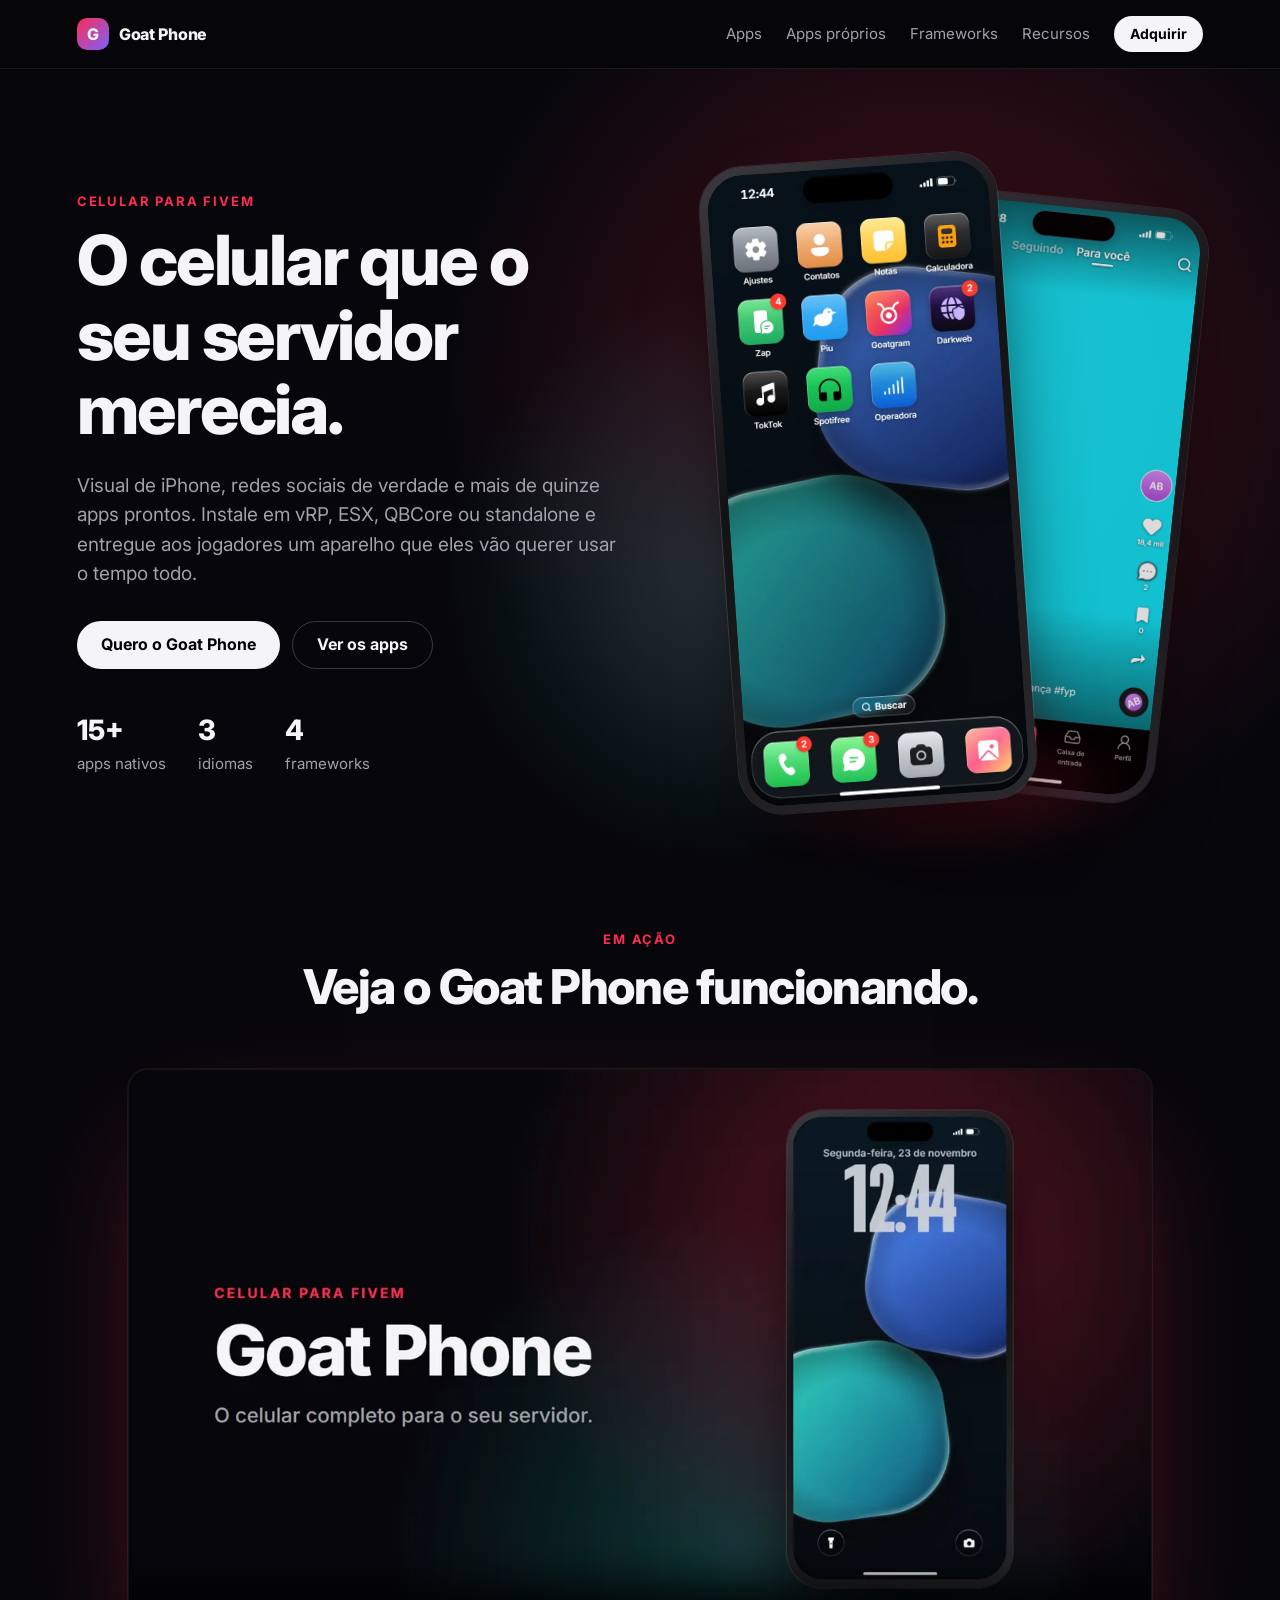
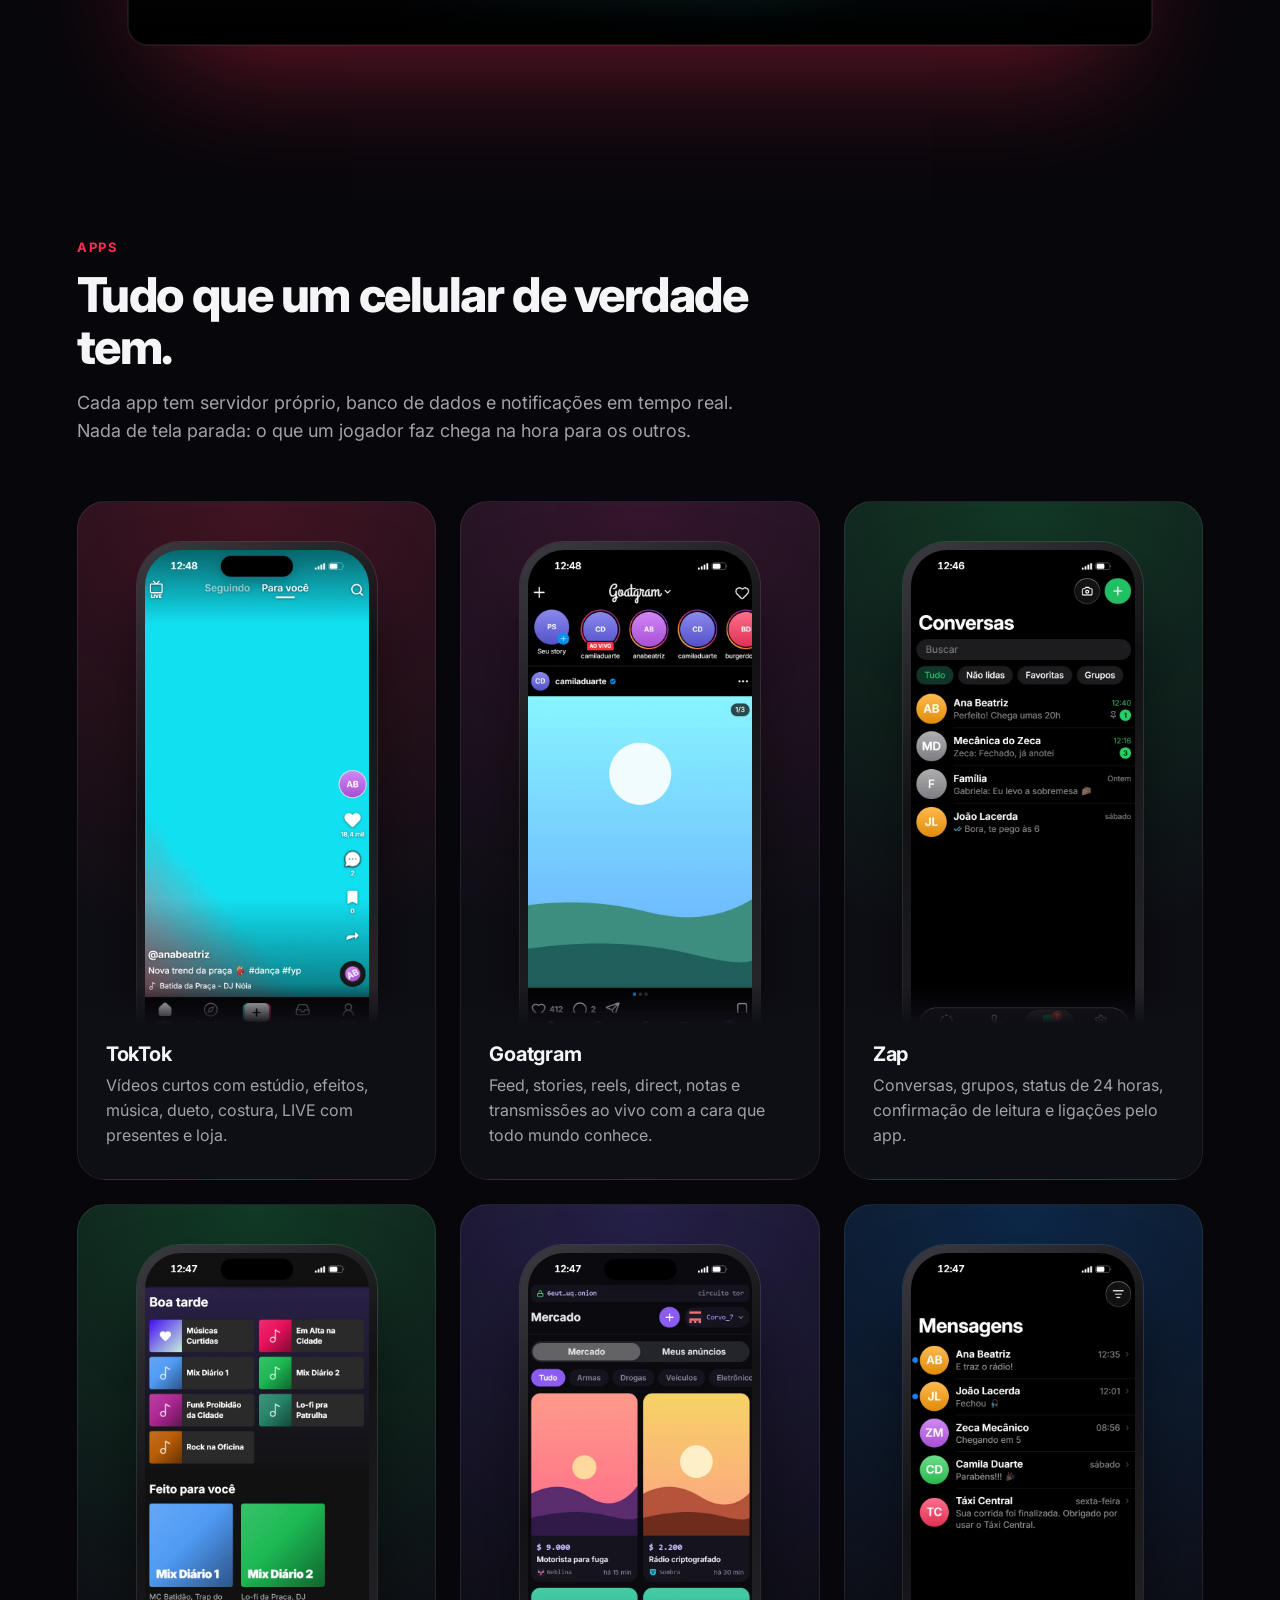
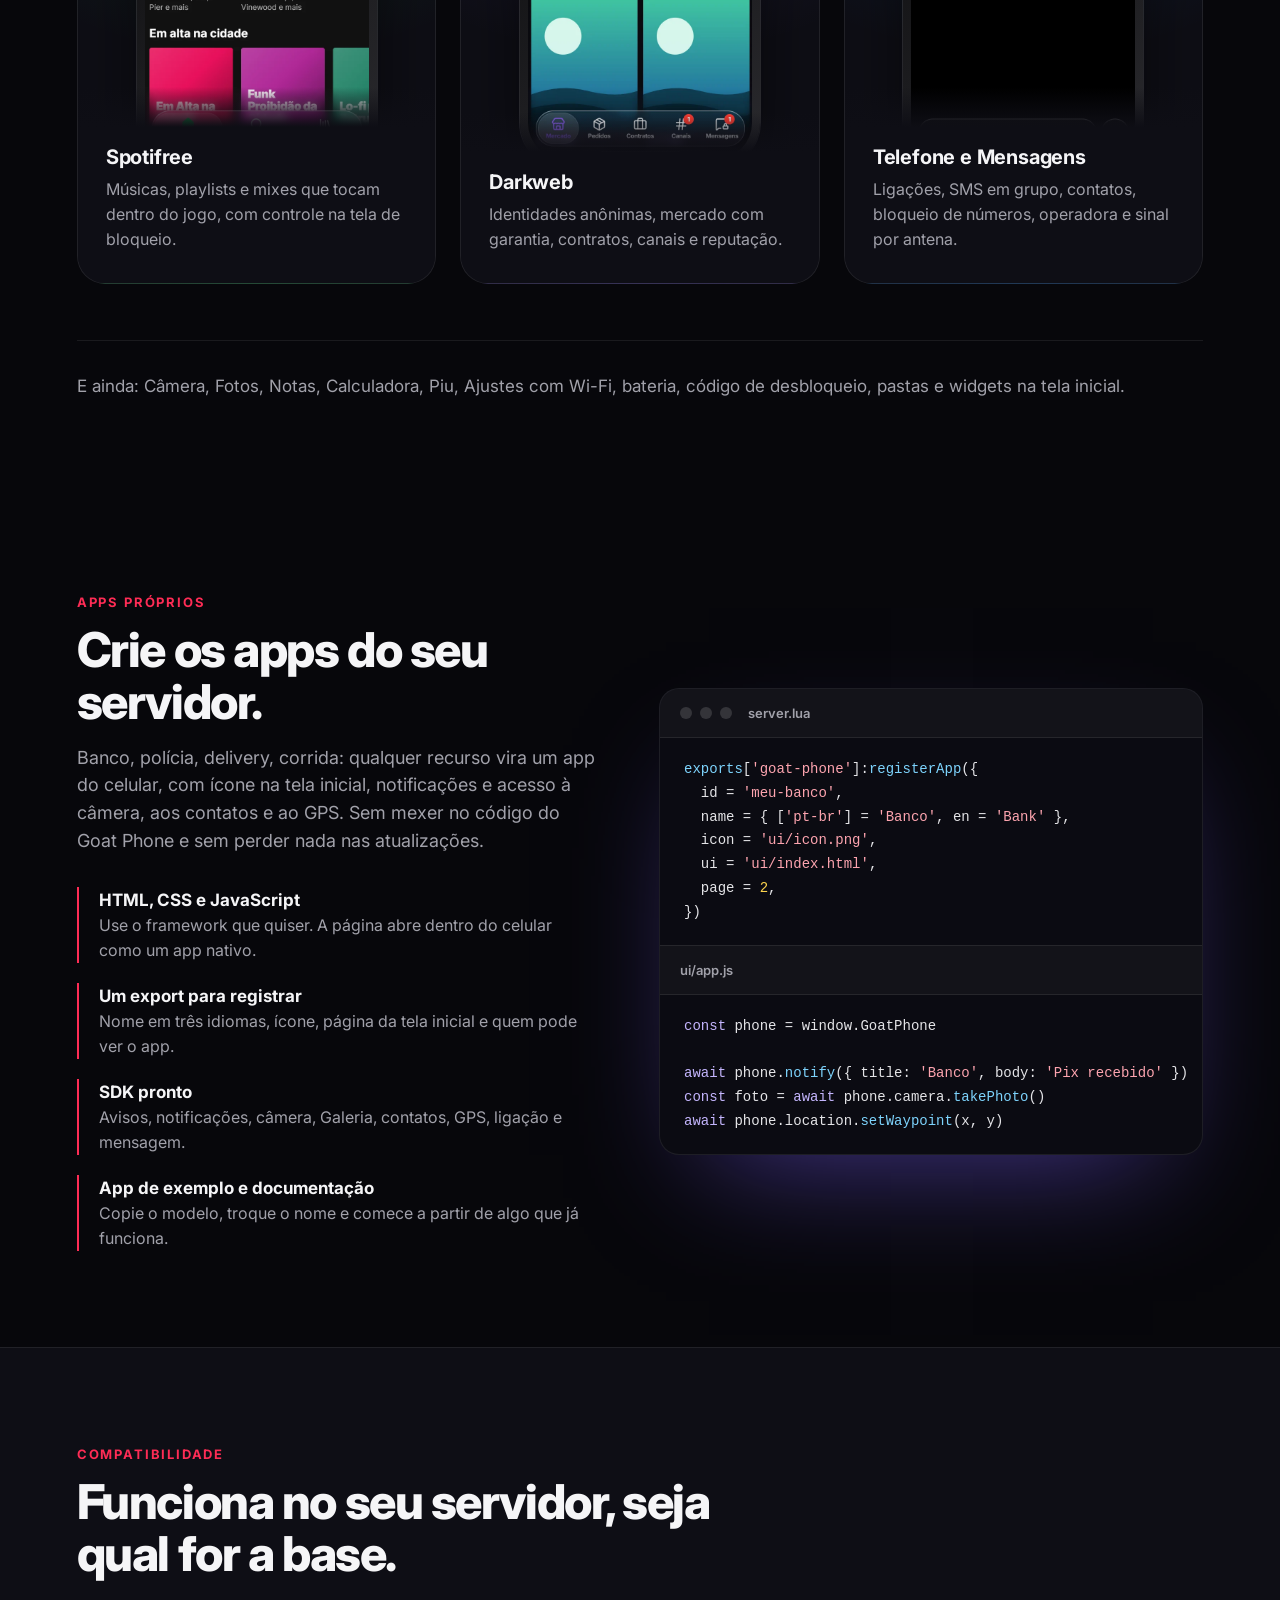
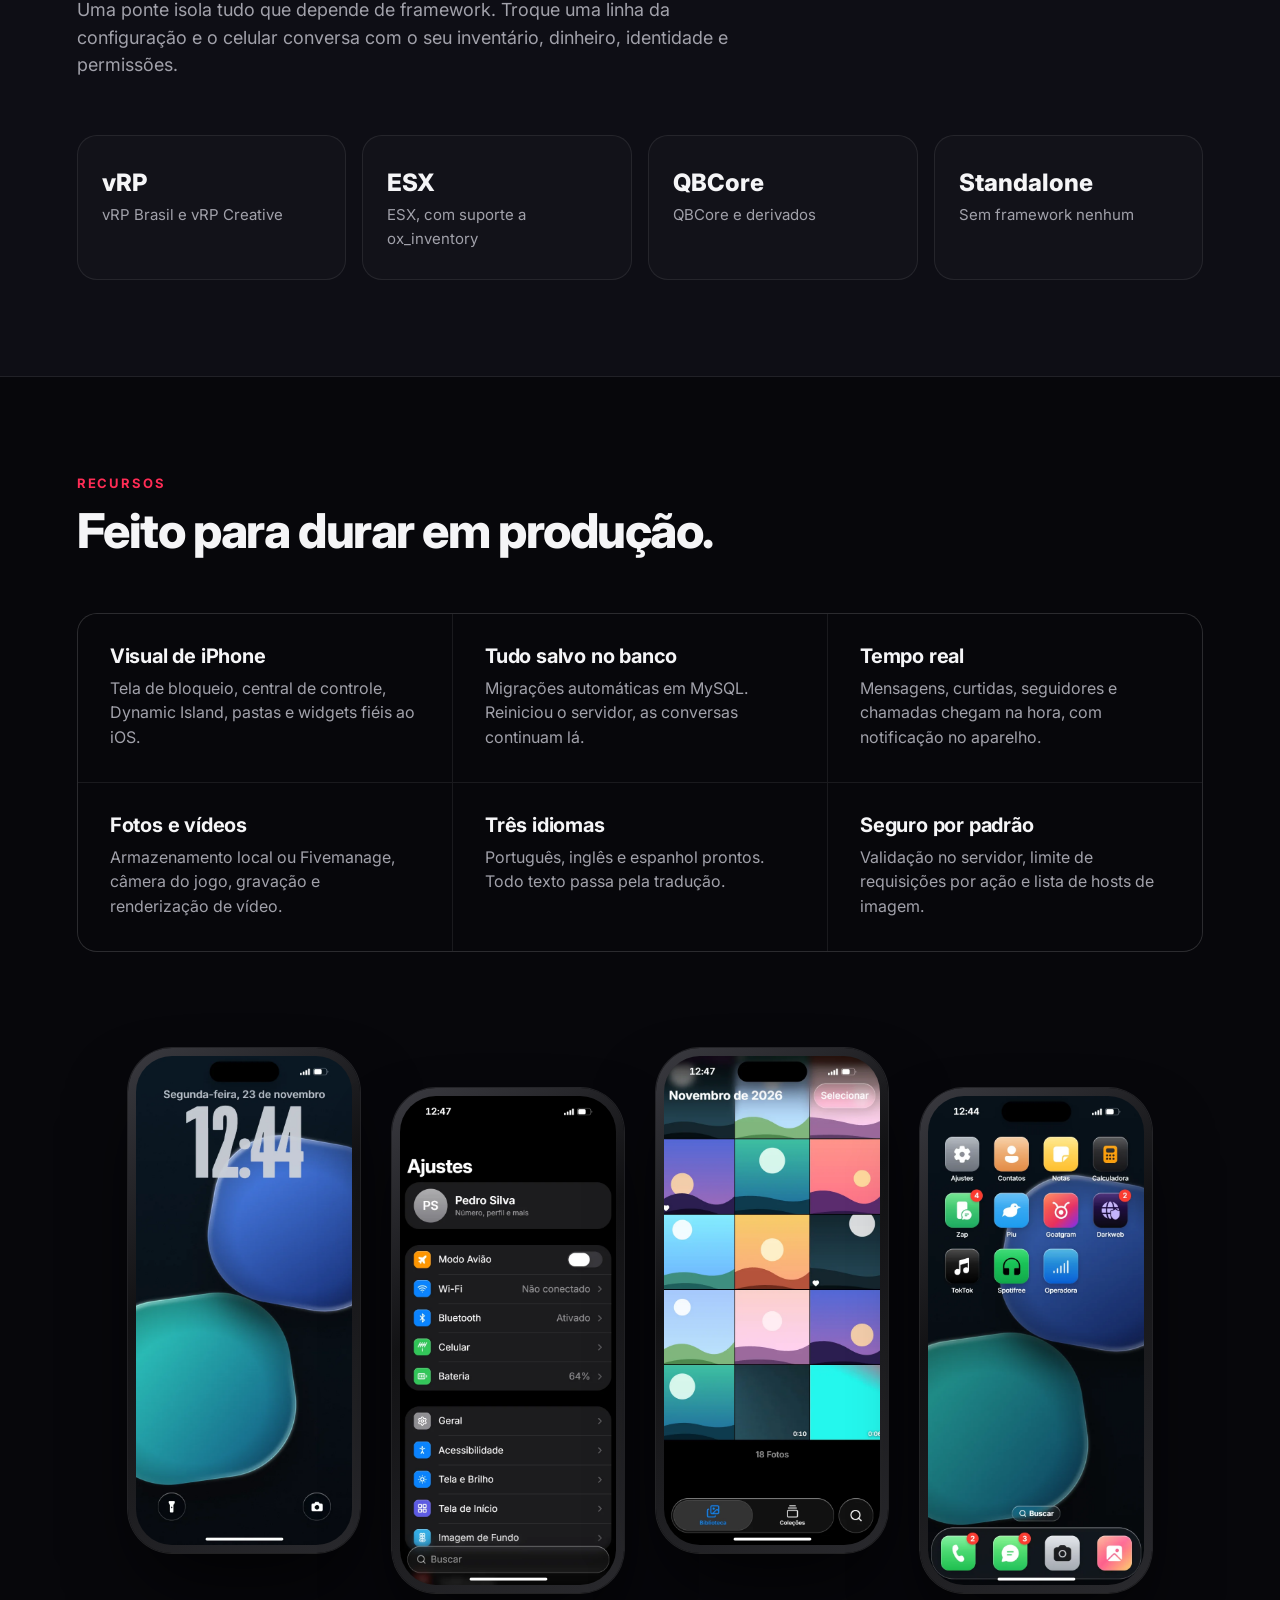
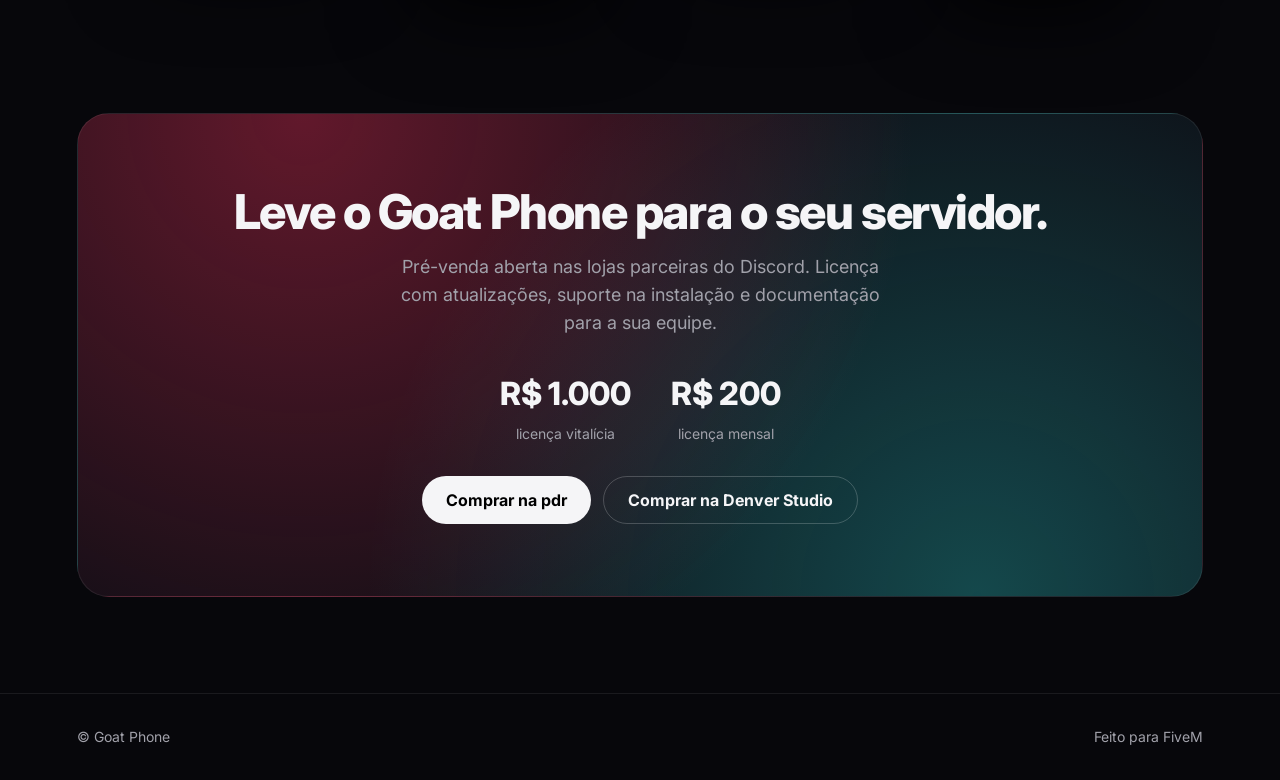
==== index.html @ 989e92a5 "feat: publicado site de pré-venda do Goat Phone" ====
<!doctype html>
<html lang="pt-BR">
  <head>
    <meta charset="utf-8" />
    <meta name="viewport" content="width=device-width, initial-scale=1" />
    <title>Goat Phone — o celular completo para o seu servidor FiveM</title>
    <meta
      name="description"
      content="Goat Phone é um celular para FiveM com visual de iPhone, mais de quinze apps, redes sociais com banco de dados e compatibilidade com vRP, ESX, QBCore ou standalone."
    />
    <meta property="og:title" content="Goat Phone — celular para FiveM" />
    <meta
      property="og:description"
      content="Visual de iPhone, TokTok, Goatgram, Zap, Spotifree, Darkweb e muito mais. Funciona em qualquer framework."
    />
    <meta property="og:image" content="assets/tela-home.webp" />
    <link rel="preconnect" href="https://fonts.googleapis.com" />
    <link rel="preconnect" href="https://fonts.gstatic.com" crossorigin />
    <link
      href="https://fonts.googleapis.com/css2?family=Inter:wght@400;500;600;700;800&display=swap"
      rel="stylesheet"
    />
    <link rel="stylesheet" href="styles.css" />
  </head>
  <body>
    <header class="topbar">
      <a class="brand" href="#inicio">
        <span class="brand-mark">G</span>
        Goat Phone
      </a>
      <nav class="topnav">
        <a href="#apps">Apps</a>
        <a href="#sdk">Apps próprios</a>
        <a href="#frameworks">Frameworks</a>
        <a href="#recursos">Recursos</a>
        <a class="button button-small" href="#adquirir">Adquirir</a>
      </nav>
    </header>

    <main>
      <section class="hero" id="inicio">
        <div class="hero-copy">
          <p class="eyebrow">Celular para FiveM</p>
          <h1>O celular que o seu servidor merecia.</h1>
          <p class="lead">
            Visual de iPhone, redes sociais de verdade e mais de quinze apps prontos. Instale em
            vRP, ESX, QBCore ou standalone e entregue aos jogadores um aparelho que eles vão querer
            usar o tempo todo.
          </p>
          <div class="hero-actions">
            <a class="button" href="#adquirir">Quero o Goat Phone</a>
            <a class="button button-ghost" href="#apps">Ver os apps</a>
          </div>
          <ul class="hero-facts">
            <li><strong>15+</strong> apps nativos</li>
            <li><strong>3</strong> idiomas</li>
            <li><strong>4</strong> frameworks</li>
          </ul>
        </div>
        <div class="hero-phones" aria-hidden="true">
          <div class="phone phone-back">
            <img src="assets/tela-toktok.webp" alt="" />
          </div>
          <div class="phone phone-front">
            <img src="assets/tela-home.webp" alt="" />
          </div>
        </div>
      </section>

      <section class="section video-section" id="video">
        <div class="section-head">
          <p class="eyebrow">Em ação</p>
          <h2>Veja o Goat Phone funcionando.</h2>
        </div>
        <video
          class="promo-video"
          src="assets/goat-phone.mp4"
          poster="assets/video-poster.webp"
          controls
          muted
          playsinline
          preload="metadata"
        ></video>
      </section>

      <section class="section" id="apps">
        <div class="section-head">
          <p class="eyebrow">Apps</p>
          <h2>Tudo que um celular de verdade tem.</h2>
          <p>
            Cada app tem servidor próprio, banco de dados e notificações em tempo real. Nada de
            tela parada: o que um jogador faz chega na hora para os outros.
          </p>
        </div>
        <div class="showcase">
          <article class="showcase-item">
            <div class="phone phone-card"><img src="assets/tela-toktok.webp" alt="Feed do TokTok" /></div>
            <div class="showcase-copy">
              <h3>TokTok</h3>
              <p>Vídeos curtos com estúdio, efeitos, música, dueto, costura, LIVE com presentes e loja.</p>
            </div>
          </article>
          <article class="showcase-item">
            <div class="phone phone-card"><img src="assets/tela-goatgram.webp" alt="Feed do Goatgram" /></div>
            <div class="showcase-copy">
              <h3>Goatgram</h3>
              <p>Feed, stories, reels, direct, notas e transmissões ao vivo com a cara que todo mundo conhece.</p>
            </div>
          </article>
          <article class="showcase-item">
            <div class="phone phone-card"><img src="assets/tela-zap.webp" alt="Conversas do Zap" /></div>
            <div class="showcase-copy">
              <h3>Zap</h3>
              <p>Conversas, grupos, status de 24 horas, confirmação de leitura e ligações pelo app.</p>
            </div>
          </article>
          <article class="showcase-item">
            <div class="phone phone-card"><img src="assets/tela-spotifree.webp" alt="Início do Spotifree" /></div>
            <div class="showcase-copy">
              <h3>Spotifree</h3>
              <p>Músicas, playlists e mixes que tocam dentro do jogo, com controle na tela de bloqueio.</p>
            </div>
          </article>
          <article class="showcase-item">
            <div class="phone phone-card"><img src="assets/tela-darkweb.webp" alt="Mercado da Darkweb" /></div>
            <div class="showcase-copy">
              <h3>Darkweb</h3>
              <p>Identidades anônimas, mercado com garantia, contratos, canais e reputação.</p>
            </div>
          </article>
          <article class="showcase-item">
            <div class="phone phone-card"><img src="assets/tela-messages.webp" alt="Lista do Mensagens" /></div>
            <div class="showcase-copy">
              <h3>Telefone e Mensagens</h3>
              <p>Ligações, SMS em grupo, contatos, bloqueio de números, operadora e sinal por antena.</p>
            </div>
          </article>
        </div>
        <p class="apps-more">
          E ainda: Câmera, Fotos, Notas, Calculadora, Piu, Ajustes com Wi-Fi, bateria, código de
          desbloqueio, pastas e widgets na tela inicial.
        </p>
      </section>

      <section class="section" id="sdk">
        <div class="sdk">
          <div class="sdk-copy">
            <p class="eyebrow">Apps próprios</p>
            <h2>Crie os apps do seu servidor.</h2>
            <p class="sdk-lead">
              Banco, polícia, delivery, corrida: qualquer recurso vira um app do celular, com ícone
              na tela inicial, notificações e acesso à câmera, aos contatos e ao GPS. Sem mexer no
              código do Goat Phone e sem perder nada nas atualizações.
            </p>
            <ul class="sdk-points">
              <li>
                <strong>HTML, CSS e JavaScript</strong>
                <span>Use o framework que quiser. A página abre dentro do celular como um app nativo.</span>
              </li>
              <li>
                <strong>Um export para registrar</strong>
                <span>Nome em três idiomas, ícone, página da tela inicial e quem pode ver o app.</span>
              </li>
              <li>
                <strong>SDK pronto</strong>
                <span>Avisos, notificações, câmera, Galeria, contatos, GPS, ligação e mensagem.</span>
              </li>
              <li>
                <strong>App de exemplo e documentação</strong>
                <span>Copie o modelo, troque o nome e comece a partir de algo que já funciona.</span>
              </li>
            </ul>
          </div>
          <div class="code-card">
            <div class="code-tabs">
              <span class="code-dot"></span>
              <span class="code-dot"></span>
              <span class="code-dot"></span>
              <span class="code-file">server.lua</span>
            </div>
            <pre><code><span class="tok-fn">exports</span>[<span class="tok-str">'goat-phone'</span>]:<span class="tok-fn">registerApp</span>({
  id = <span class="tok-str">'meu-banco'</span>,
  name = { [<span class="tok-str">'pt-br'</span>] = <span class="tok-str">'Banco'</span>, en = <span class="tok-str">'Bank'</span> },
  icon = <span class="tok-str">'ui/icon.png'</span>,
  ui = <span class="tok-str">'ui/index.html'</span>,
  page = <span class="tok-num">2</span>,
})</code></pre>
            <div class="code-tabs code-tabs-inner">
              <span class="code-file">ui/app.js</span>
            </div>
            <pre><code><span class="tok-kw">const</span> phone = window.GoatPhone

<span class="tok-kw">await</span> phone.<span class="tok-fn">notify</span>({ title: <span class="tok-str">'Banco'</span>, body: <span class="tok-str">'Pix recebido'</span> })
<span class="tok-kw">const</span> foto = <span class="tok-kw">await</span> phone.camera.<span class="tok-fn">takePhoto</span>()
<span class="tok-kw">await</span> phone.location.<span class="tok-fn">setWaypoint</span>(x, y)</code></pre>
          </div>
        </div>
      </section>

      <section class="section section-alt" id="frameworks">
        <div class="section-head">
          <p class="eyebrow">Compatibilidade</p>
          <h2>Funciona no seu servidor, seja qual for a base.</h2>
          <p>
            Uma ponte isola tudo que depende de framework. Troque uma linha da configuração e o
            celular conversa com o seu inventário, dinheiro, identidade e permissões.
          </p>
        </div>
        <ul class="frameworks">
          <li><strong>vRP</strong><span>vRP Brasil e vRP Creative</span></li>
          <li><strong>ESX</strong><span>ESX, com suporte a ox_inventory</span></li>
          <li><strong>QBCore</strong><span>QBCore e derivados</span></li>
          <li><strong>Standalone</strong><span>Sem framework nenhum</span></li>
        </ul>
      </section>

      <section class="section" id="recursos">
        <div class="section-head">
          <p class="eyebrow">Recursos</p>
          <h2>Feito para durar em produção.</h2>
        </div>
        <div class="features">
          <article>
            <h3>Visual de iPhone</h3>
            <p>Tela de bloqueio, central de controle, Dynamic Island, pastas e widgets fiéis ao iOS.</p>
          </article>
          <article>
            <h3>Tudo salvo no banco</h3>
            <p>Migrações automáticas em MySQL. Reiniciou o servidor, as conversas continuam lá.</p>
          </article>
          <article>
            <h3>Tempo real</h3>
            <p>Mensagens, curtidas, seguidores e chamadas chegam na hora, com notificação no aparelho.</p>
          </article>
          <article>
            <h3>Fotos e vídeos</h3>
            <p>Armazenamento local ou Fivemanage, câmera do jogo, gravação e renderização de vídeo.</p>
          </article>
          <article>
            <h3>Três idiomas</h3>
            <p>Português, inglês e espanhol prontos. Todo texto passa pela tradução.</p>
          </article>
          <article>
            <h3>Seguro por padrão</h3>
            <p>Validação no servidor, limite de requisições por ação e lista de hosts de imagem.</p>
          </article>
        </div>
      </section>

      <section class="section gallery-section">
        <div class="gallery">
          <div class="phone phone-card"><img src="assets/tela-lock.webp" alt="Tela de bloqueio" /></div>
          <div class="phone phone-card"><img src="assets/tela-settings.webp" alt="Ajustes" /></div>
          <div class="phone phone-card"><img src="assets/tela-photos.webp" alt="Fotos" /></div>
          <div class="phone phone-card"><img src="assets/tela-home.webp" alt="Tela inicial" /></div>
        </div>
      </section>

      <section class="cta" id="adquirir">
        <h2>Leve o Goat Phone para o seu servidor.</h2>
        <p>Pré-venda aberta nas lojas parceiras do Discord. Licença com atualizações, suporte na instalação e documentação para a sua equipe.</p>
        <div class="cta-prices">
          <div><strong>R$ 1.000</strong><span>licença vitalícia</span></div>
          <div><strong>R$ 200</strong><span>licença mensal</span></div>
        </div>
        <div class="cta-actions">
          <a class="button" href="https://discord.gg/nSWrYVPFM" target="_blank" rel="noopener" data-buy-link>Comprar na pdr</a>
          <a class="button button-ghost" href="https://discord.gg/STuVtdvbc" target="_blank" rel="noopener" data-buy-link>Comprar na Denver Studio</a>
        </div>
      </section>
    </main>

    <footer class="footer">
      <span>© Goat Phone</span>
      <span>Feito para FiveM</span>
    </footer>
  </body>
</html>
---- styles.css ----
:root {
  --bg: #07070b;
  --bg-alt: #0e0e15;
  --line: rgb(255 255 255 / 0.08);
  --text: #f5f5f7;
  --muted: #a1a1aa;
  --accent: #fe2c55;
  --accent-2: #25f4ee;
  --radius: 1.25rem;
  --gutter: max(clamp(1rem, 6vw, 6rem), calc((100% - 76rem) / 2));
  color-scheme: dark;
}

* {
  box-sizing: border-box;
}

html {
  scroll-behavior: smooth;
}

body {
  margin: 0;
  background: var(--bg);
  color: var(--text);
  font-family: Inter, system-ui, sans-serif;
  line-height: 1.55;
  -webkit-font-smoothing: antialiased;
}

img {
  display: block;
  max-width: 100%;
}

a {
  color: inherit;
  text-decoration: none;
}

.topbar {
  position: sticky;
  top: 0;
  z-index: 10;
  display: flex;
  align-items: center;
  justify-content: space-between;
  padding: 1rem var(--gutter);
  background: rgb(7 7 11 / 0.72);
  backdrop-filter: blur(16px);
  border-bottom: 1px solid var(--line);
}

.brand {
  display: flex;
  align-items: center;
  gap: 0.625rem;
  font-weight: 800;
  letter-spacing: -0.01em;
}

.brand-mark {
  display: grid;
  place-items: center;
  width: 2rem;
  height: 2rem;
  border-radius: 0.625rem;
  background: linear-gradient(135deg, var(--accent), #7b61ff);
  font-size: 1rem;
}

.topnav {
  display: flex;
  align-items: center;
  gap: 1.5rem;
  font-size: 0.9375rem;
  color: var(--muted);
}

.topnav a:hover {
  color: var(--text);
}

.button {
  display: inline-flex;
  align-items: center;
  justify-content: center;
  height: 3rem;
  padding: 0 1.5rem;
  border-radius: 999px;
  background: var(--text);
  color: #000;
  font-weight: 700;
  transition:
    transform 0.15s ease,
    background 0.15s ease;
}

.topnav .button {
  color: #000;
}

.button:hover {
  transform: translateY(-1px);
}

.button-small {
  height: 2.25rem;
  padding: 0 1rem;
  font-size: 0.875rem;
}

.button-ghost {
  background: transparent;
  color: var(--text);
  border: 1px solid rgb(255 255 255 / 0.2);
}

.eyebrow {
  margin: 0 0 0.75rem;
  color: var(--accent);
  font-size: 0.8125rem;
  font-weight: 700;
  letter-spacing: 0.14em;
  text-transform: uppercase;
}

h1,
h2,
h3 {
  margin: 0;
  letter-spacing: -0.03em;
  line-height: 1.08;
}

h1 {
  font-size: clamp(2.5rem, 5.4vw, 5rem);
  font-weight: 800;
}

h2 {
  font-size: clamp(2rem, 4vw, 3rem);
  font-weight: 800;
}

h3 {
  font-size: 1.25rem;
  font-weight: 700;
  letter-spacing: -0.01em;
}

.hero {
  position: relative;
  display: grid;
  grid-template-columns: 1.05fr 1fr;
  align-items: center;
  gap: 3rem;
  min-height: min(calc(100vh - 4.5rem), 54rem);
  padding: 4rem var(--gutter);
  overflow: hidden;
}

.hero::before {
  content: "";
  position: absolute;
  inset: -20% -10% auto auto;
  width: 60rem;
  height: 60rem;
  background:
    radial-gradient(closest-side, rgb(254 44 85 / 0.28), transparent),
    radial-gradient(closest-side at 30% 70%, rgb(37 244 238 / 0.18), transparent);
  pointer-events: none;
}

.hero-copy {
  position: relative;
  max-width: 36rem;
}

.lead {
  margin: 1.5rem 0 2rem;
  color: var(--muted);
  font-size: 1.1875rem;
}

.hero-actions {
  display: flex;
  flex-wrap: wrap;
  gap: 0.75rem;
}

.hero-facts {
  display: flex;
  gap: 2rem;
  margin: 2.5rem 0 0;
  padding: 0;
  list-style: none;
  color: var(--muted);
  font-size: 0.9375rem;
}

.hero-facts strong {
  display: block;
  color: var(--text);
  font-size: 1.75rem;
  font-weight: 800;
}

.phone {
  position: relative;
  aspect-ratio: 652 / 1418;
  padding: 0.5rem;
  border-radius: 2.75rem;
  background: linear-gradient(145deg, #3a3a40, #121214 40%, #2a2a2e);
  box-shadow:
    0 0 0 1px rgb(255 255 255 / 0.12),
    0 40px 80px -20px rgb(0 0 0 / 0.8);
}

.phone img {
  width: 100%;
  height: 100%;
  object-fit: cover;
  border-radius: 2.25rem;
}

.hero-phones {
  position: relative;
  height: min(72vh, 42rem);
}

.hero-phones::after {
  content: "";
  position: absolute;
  inset: auto 10% -6% 10%;
  height: 18%;
  border-radius: 50%;
  background: radial-gradient(closest-side, rgb(254 44 85 / 0.35), transparent);
  filter: blur(24px);
  z-index: 0;
}

.hero-phones .phone {
  position: absolute;
  height: 100%;
}

.phone-front {
  left: 8%;
  transform: rotate(-4deg);
  z-index: 2;
}

.hero-phones .phone-back {
  right: 4%;
  top: 6%;
  height: 92%;
  transform: rotate(6deg);
  opacity: 0.85;
}

.section {
  padding: 6rem var(--gutter);
}

.video-section {
  padding-top: 2rem;
  text-align: center;
}

.promo-video {
  display: block;
  width: 100%;
  max-width: 64rem;
  margin-inline: auto;
  box-shadow:
    0 0 0 1px rgb(255 255 255 / 0.06),
    0 50px 120px -40px rgb(254 44 85 / 0.45);
  aspect-ratio: 16 / 9;
  border: 1px solid var(--line);
  border-radius: var(--radius);
  background: #000;
  object-fit: cover;
}

.section-alt {
  background: var(--bg-alt);
  border-block: 1px solid var(--line);
}

.section-head {
  max-width: 44rem;
  margin-bottom: 3.5rem;
}

.section-head p:not(.eyebrow) {
  margin: 1rem 0 0;
  color: var(--muted);
  font-size: 1.125rem;
}

.video-section .section-head {
  margin-inline: auto;
}

.showcase {
  display: grid;
  grid-template-columns: repeat(3, minmax(0, 1fr));
  gap: 1.5rem;
}

.showcase-item {
  --tint: 254 44 85;
  display: flex;
  flex-direction: column;
  overflow: hidden;
  border: 1px solid var(--line);
  border-radius: 1.75rem;
  background:
    radial-gradient(circle at 50% 0%, rgb(var(--tint) / 0.22), transparent 65%), var(--bg-alt);
  transition:
    transform 0.25s ease,
    border-color 0.25s ease;
}

.showcase-item:hover {
  transform: translateY(-4px);
  border-color: rgb(var(--tint) / 0.4);
}

.showcase-item:nth-child(2) {
  --tint: 193 53 132;
}

.showcase-item:nth-child(3) {
  --tint: 37 211 102;
}

.showcase-item:nth-child(4) {
  --tint: 30 215 96;
}

.showcase-item:nth-child(5) {
  --tint: 123 97 255;
}

.showcase-item:nth-child(6) {
  --tint: 10 132 255;
}

.showcase-item .phone {
  width: min(70%, 15rem);
  margin: 2.5rem auto -5rem;
}

.showcase-copy {
  position: relative;
  z-index: 1;
  margin-top: auto;
  padding: 1.75rem 1.75rem 2rem;
  background: linear-gradient(to bottom, transparent, var(--bg-alt) 2.5rem);
}

.showcase-copy h3 {
  padding-top: 2rem;
}

.showcase-copy p {
  margin: 0.5rem 0 0;
  color: var(--muted);
}

.apps-more {
  margin: 3.5rem 0 0;
  padding-top: 2rem;
  border-top: 1px solid var(--line);
  color: var(--muted);
  font-size: 1.0625rem;
}

.sdk {
  display: grid;
  grid-template-columns: minmax(0, 1fr) minmax(0, 1.05fr);
  align-items: center;
  gap: 4rem;
}

.sdk-lead {
  margin: 1rem 0 2rem;
  color: var(--muted);
  font-size: 1.125rem;
}

.sdk-points {
  display: grid;
  gap: 1.25rem;
  margin: 0;
  padding: 0;
  list-style: none;
}

.sdk-points li {
  padding-left: 1.25rem;
  border-left: 2px solid var(--accent);
}

.sdk-points strong {
  display: block;
  font-size: 1.0625rem;
}

.sdk-points span {
  color: var(--muted);
}

.code-card {
  overflow: hidden;
  border: 1px solid var(--line);
  border-radius: var(--radius);
  background: #0b0b12;
  box-shadow: 0 50px 120px -50px rgb(123 97 255 / 0.55);
}

.code-tabs {
  display: flex;
  align-items: center;
  gap: 0.5rem;
  padding: 0.875rem 1.25rem;
  border-bottom: 1px solid var(--line);
  background: rgb(255 255 255 / 0.03);
}

.code-tabs-inner {
  border-top: 1px solid var(--line);
}

.code-dot {
  width: 0.75rem;
  height: 0.75rem;
  border-radius: 50%;
  background: rgb(255 255 255 / 0.14);
}

.code-file {
  margin-left: 0.5rem;
  color: var(--muted);
  font-size: 0.8125rem;
  font-weight: 600;
}

.code-tabs-inner .code-file {
  margin-left: 0;
}

.code-card pre {
  margin: 0;
  padding: 1.25rem 1.5rem;
  overflow-x: auto;
  font-family: ui-monospace, "SF Mono", Menlo, Consolas, monospace;
  font-size: 0.875rem;
  line-height: 1.7;
  color: #e4e4e7;
}

.tok-fn {
  color: #7dd3fc;
}

.tok-str {
  color: #fda4af;
}

.tok-num {
  color: #fcd34d;
}

.tok-kw {
  color: #c4b5fd;
}

.frameworks {
  display: grid;
  grid-template-columns: repeat(4, minmax(0, 1fr));
  gap: 1rem;
  margin: 0;
  padding: 0;
  list-style: none;
}

.frameworks li {
  padding: 1.75rem 1.5rem;
  border: 1px solid var(--line);
  border-radius: var(--radius);
  background: rgb(255 255 255 / 0.02);
}

.frameworks strong {
  display: block;
  font-size: 1.5rem;
  font-weight: 800;
}

.frameworks span {
  color: var(--muted);
  font-size: 0.9375rem;
}

.features {
  display: grid;
  grid-template-columns: repeat(3, minmax(0, 1fr));
  gap: 1px;
  overflow: hidden;
  border: 1px solid var(--line);
  border-radius: var(--radius);
  background: var(--line);
}

.features article {
  padding: 2rem;
  background: var(--bg);
}

.features p {
  margin: 0.5rem 0 0;
  color: var(--muted);
}

.gallery-section {
  padding-top: 0;
}

.gallery {
  display: grid;
  grid-template-columns: repeat(4, minmax(0, 1fr));
  gap: 2rem;
  max-width: 64rem;
  margin-inline: auto;
}

.gallery .phone:nth-child(even) {
  transform: translateY(2.5rem);
}

.cta {
  margin: 4rem var(--gutter) 6rem;
  padding: 4.5rem 2rem;
  border-radius: 2rem;
  text-align: center;
  background:
    radial-gradient(circle at 20% 0%, rgb(254 44 85 / 0.35), transparent 60%),
    radial-gradient(circle at 80% 100%, rgb(37 244 238 / 0.25), transparent 60%), var(--bg-alt);
  border: 1px solid var(--line);
}

.cta p {
  margin: 1rem auto 2rem;
  max-width: 32rem;
  color: var(--muted);
  font-size: 1.125rem;
}

.cta-prices {
  display: flex;
  flex-wrap: wrap;
  justify-content: center;
  gap: 2.5rem;
  margin: 0 0 2rem;
}

.cta-prices div {
  display: flex;
  flex-direction: column;
  gap: 0.25rem;
}

.cta-prices strong {
  font-size: 2rem;
  font-weight: 800;
}

.cta-prices span {
  color: var(--muted);
  font-size: 0.875rem;
}

.cta-actions {
  display: flex;
  flex-wrap: wrap;
  justify-content: center;
  gap: 0.75rem;
}

.footer {
  display: flex;
  justify-content: space-between;
  padding: 2rem var(--gutter);
  border-top: 1px solid var(--line);
  color: var(--muted);
  font-size: 0.875rem;
}

@media (max-width: 960px) {
  .sdk {
    grid-template-columns: 1fr;
    gap: 2.5rem;
  }

  .hero {
    grid-template-columns: 1fr;
    min-height: auto;
  }

  .hero-phones {
    height: 34rem;
  }

  .showcase,
  .features {
    grid-template-columns: repeat(2, minmax(0, 1fr));
  }

  .frameworks,
  .gallery {
    grid-template-columns: repeat(2, minmax(0, 1fr));
  }

  .topnav a:not(.button) {
    display: none;
  }
}

@media (max-width: 600px) {
  .showcase,
  .features,
  .frameworks {
    grid-template-columns: 1fr;
  }

  .hero-phones {
    height: 26rem;
  }

  .showcase-item .phone {
    width: 13rem;
  }

  .cta {
    margin-inline: 1rem;
  }

  .gallery .phone:nth-child(even) {
    transform: none;
  }
}
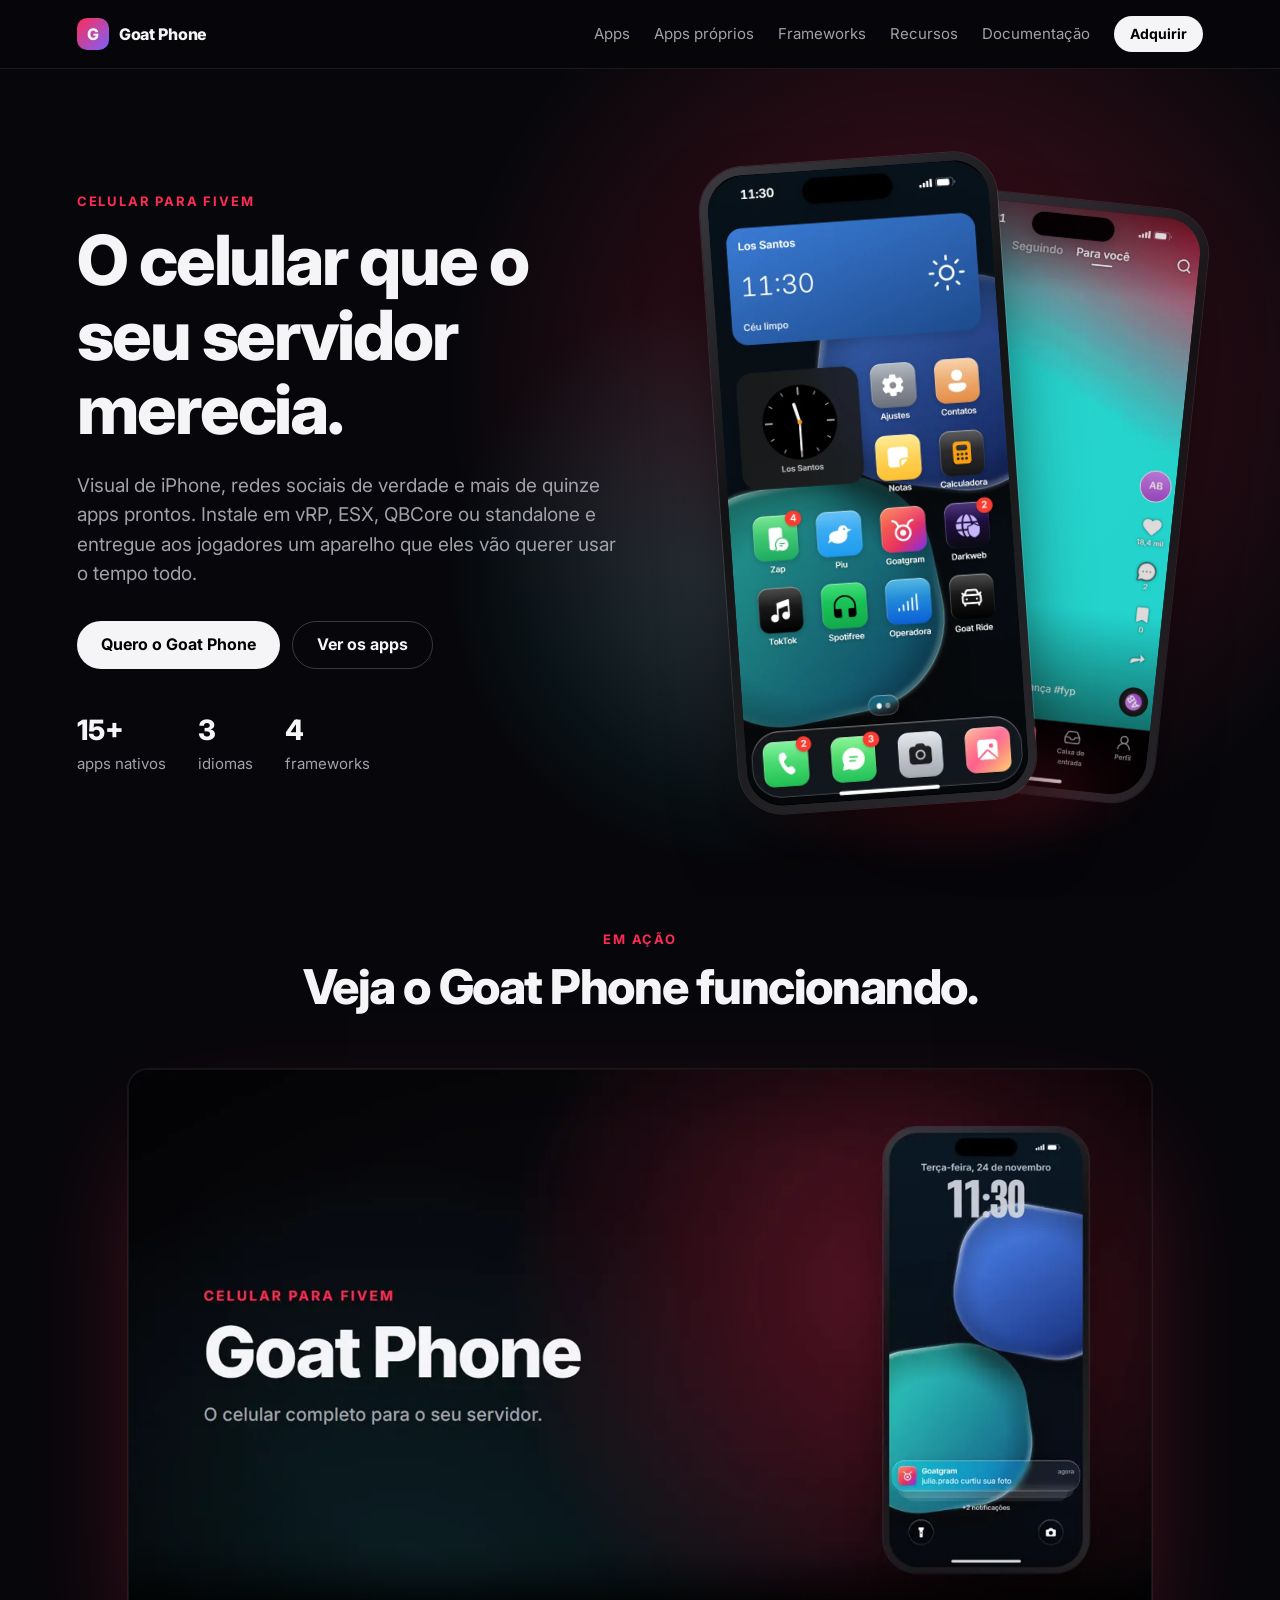
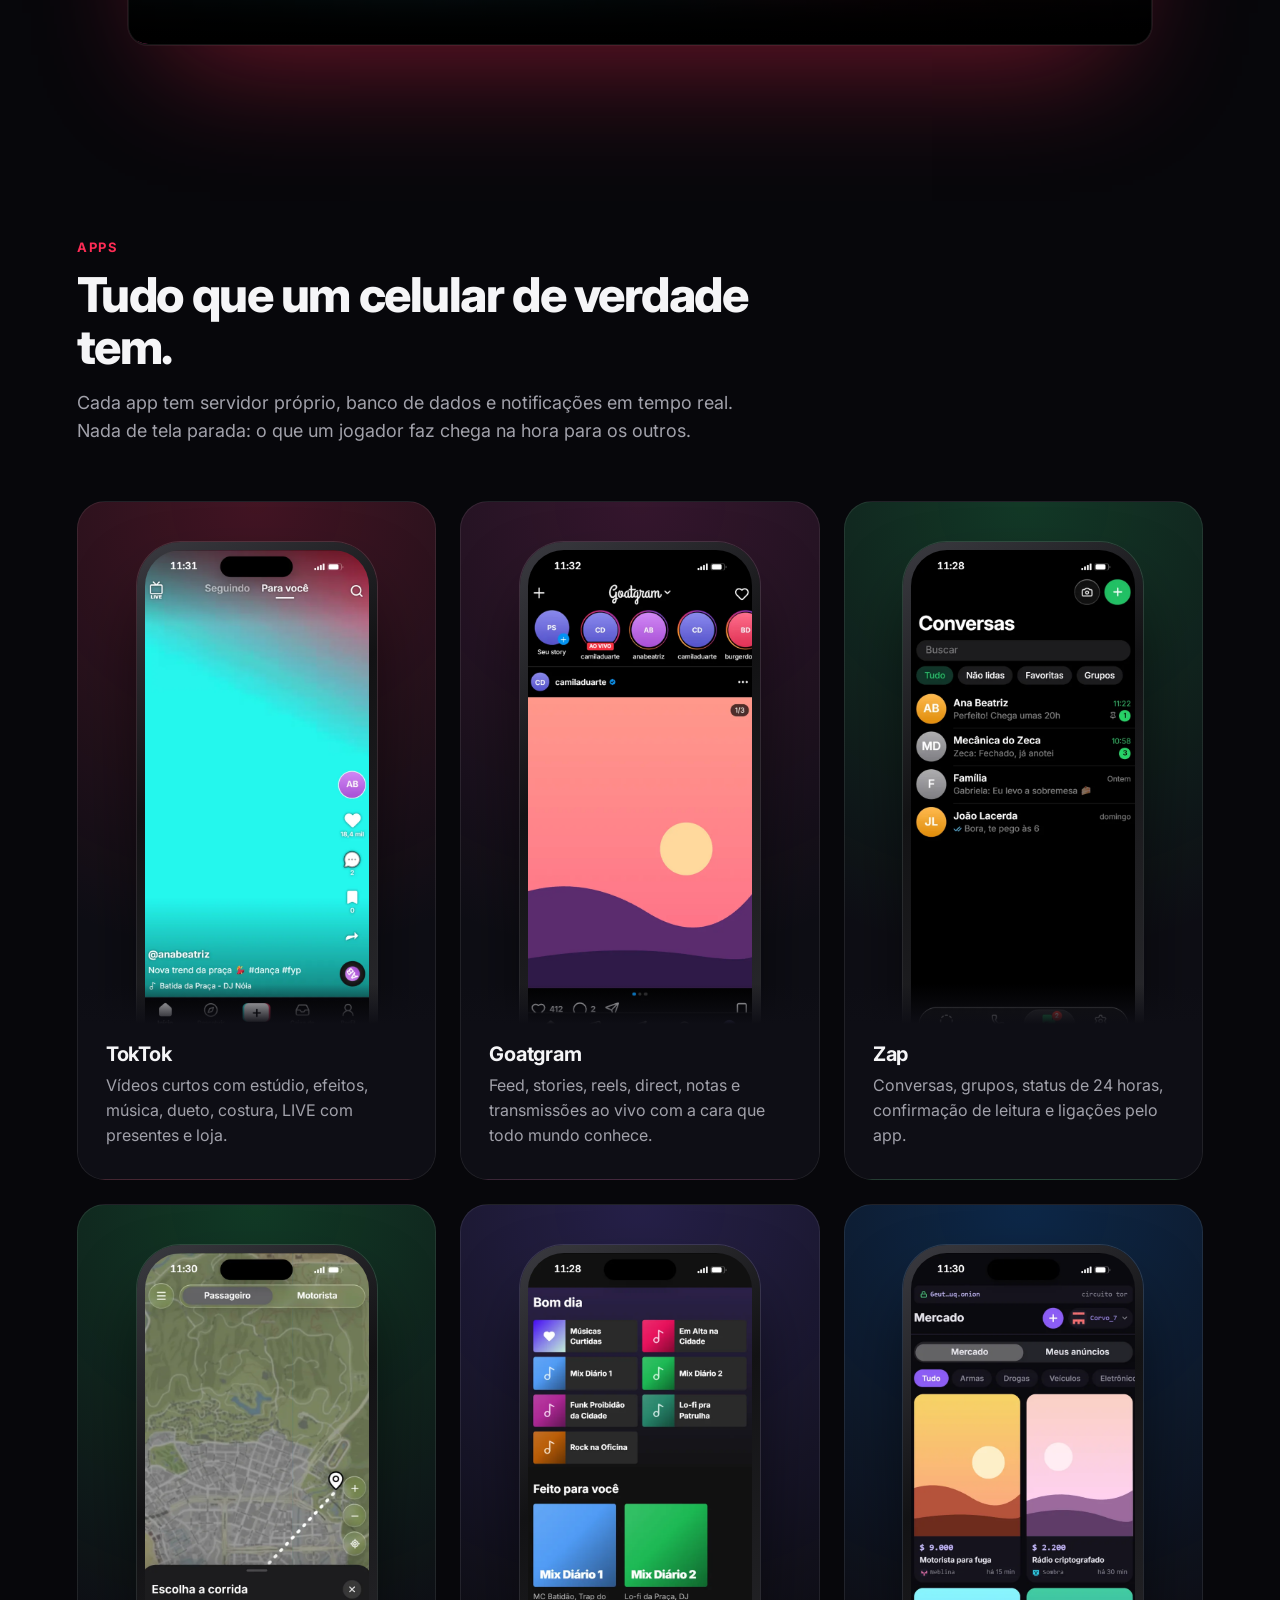
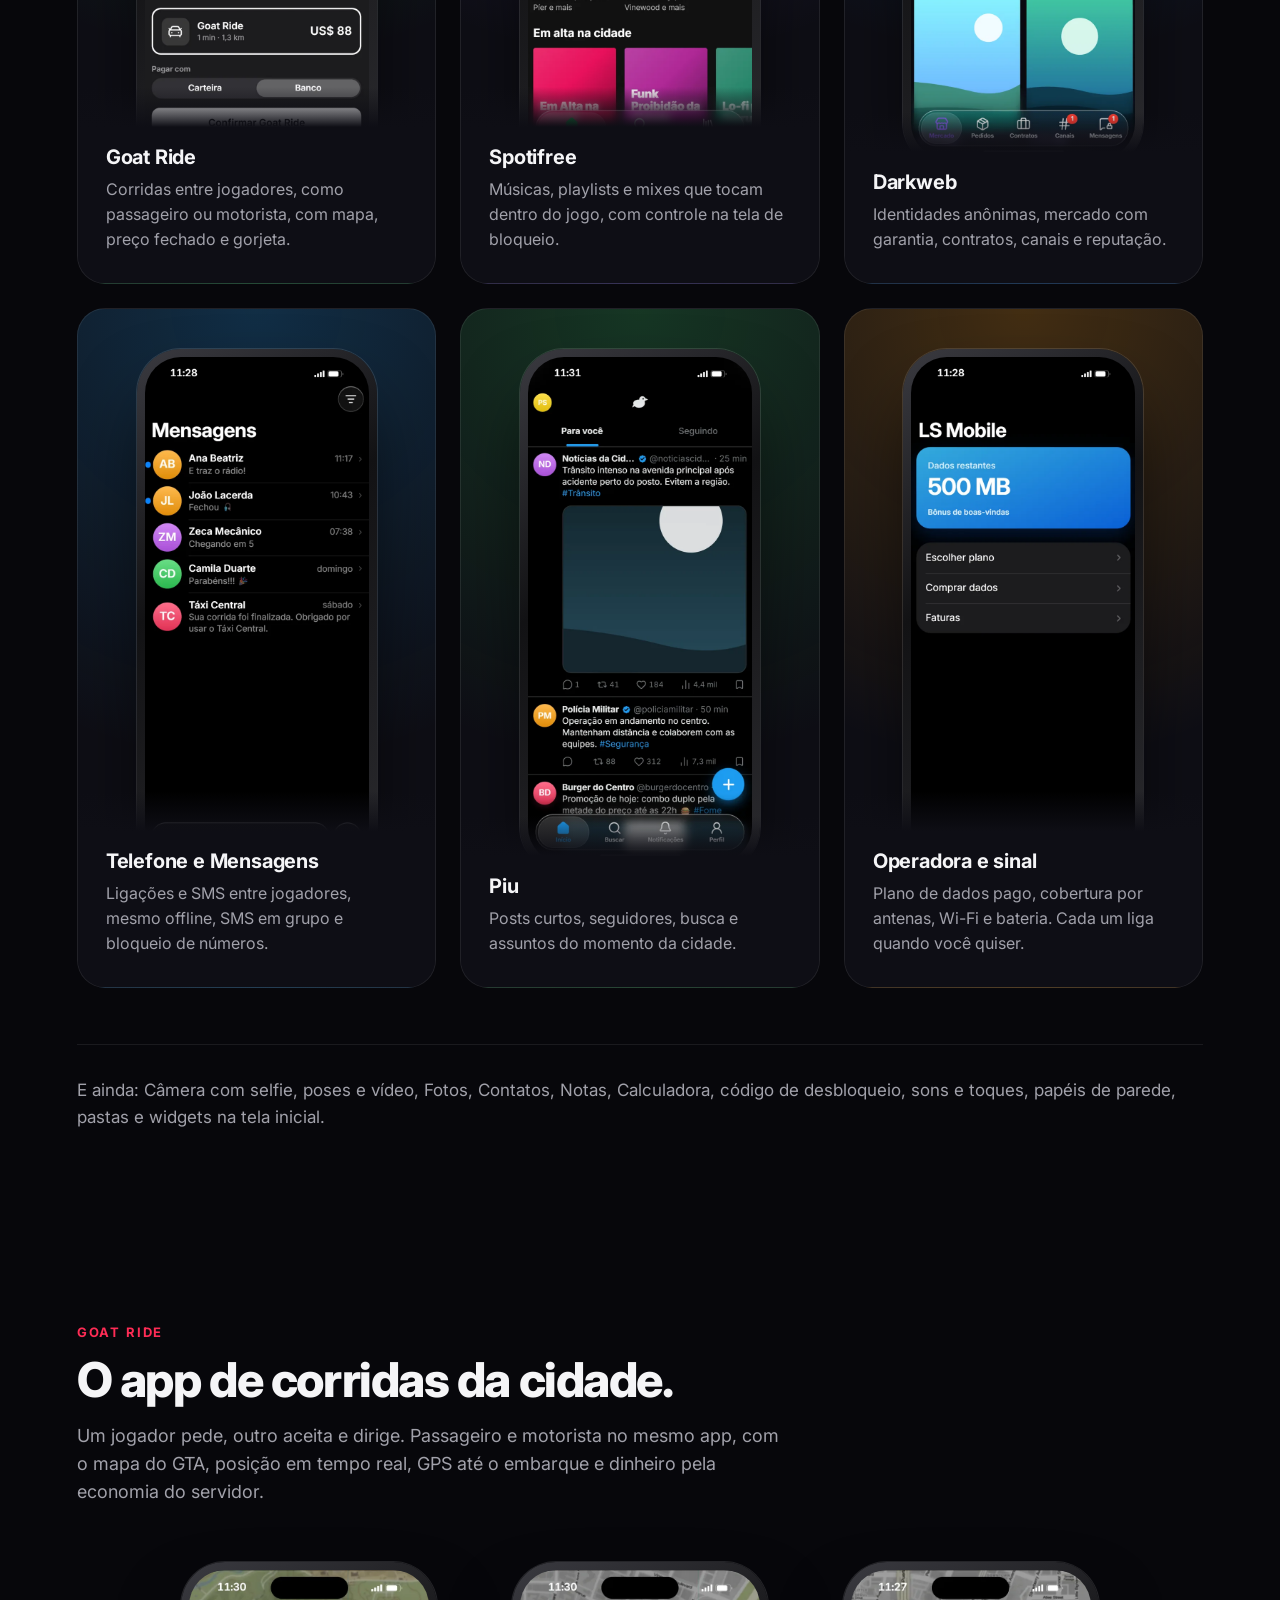
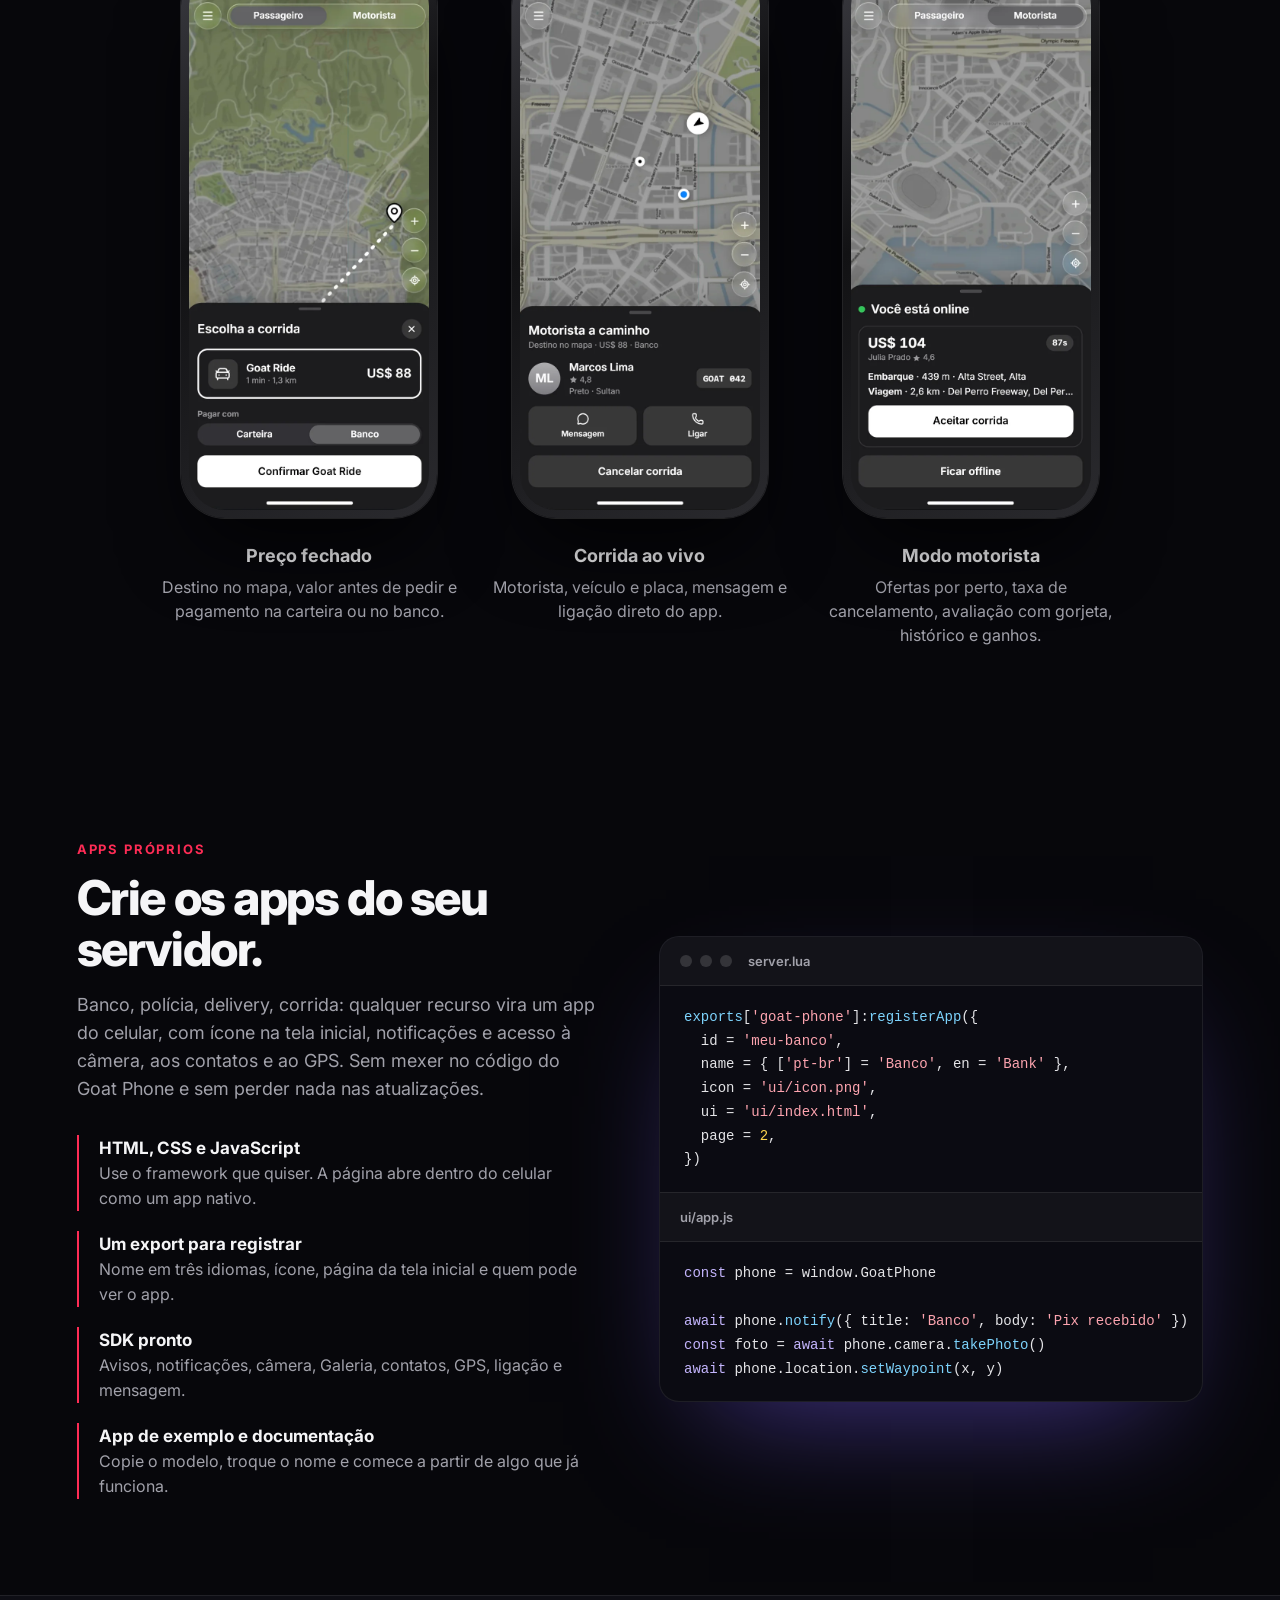
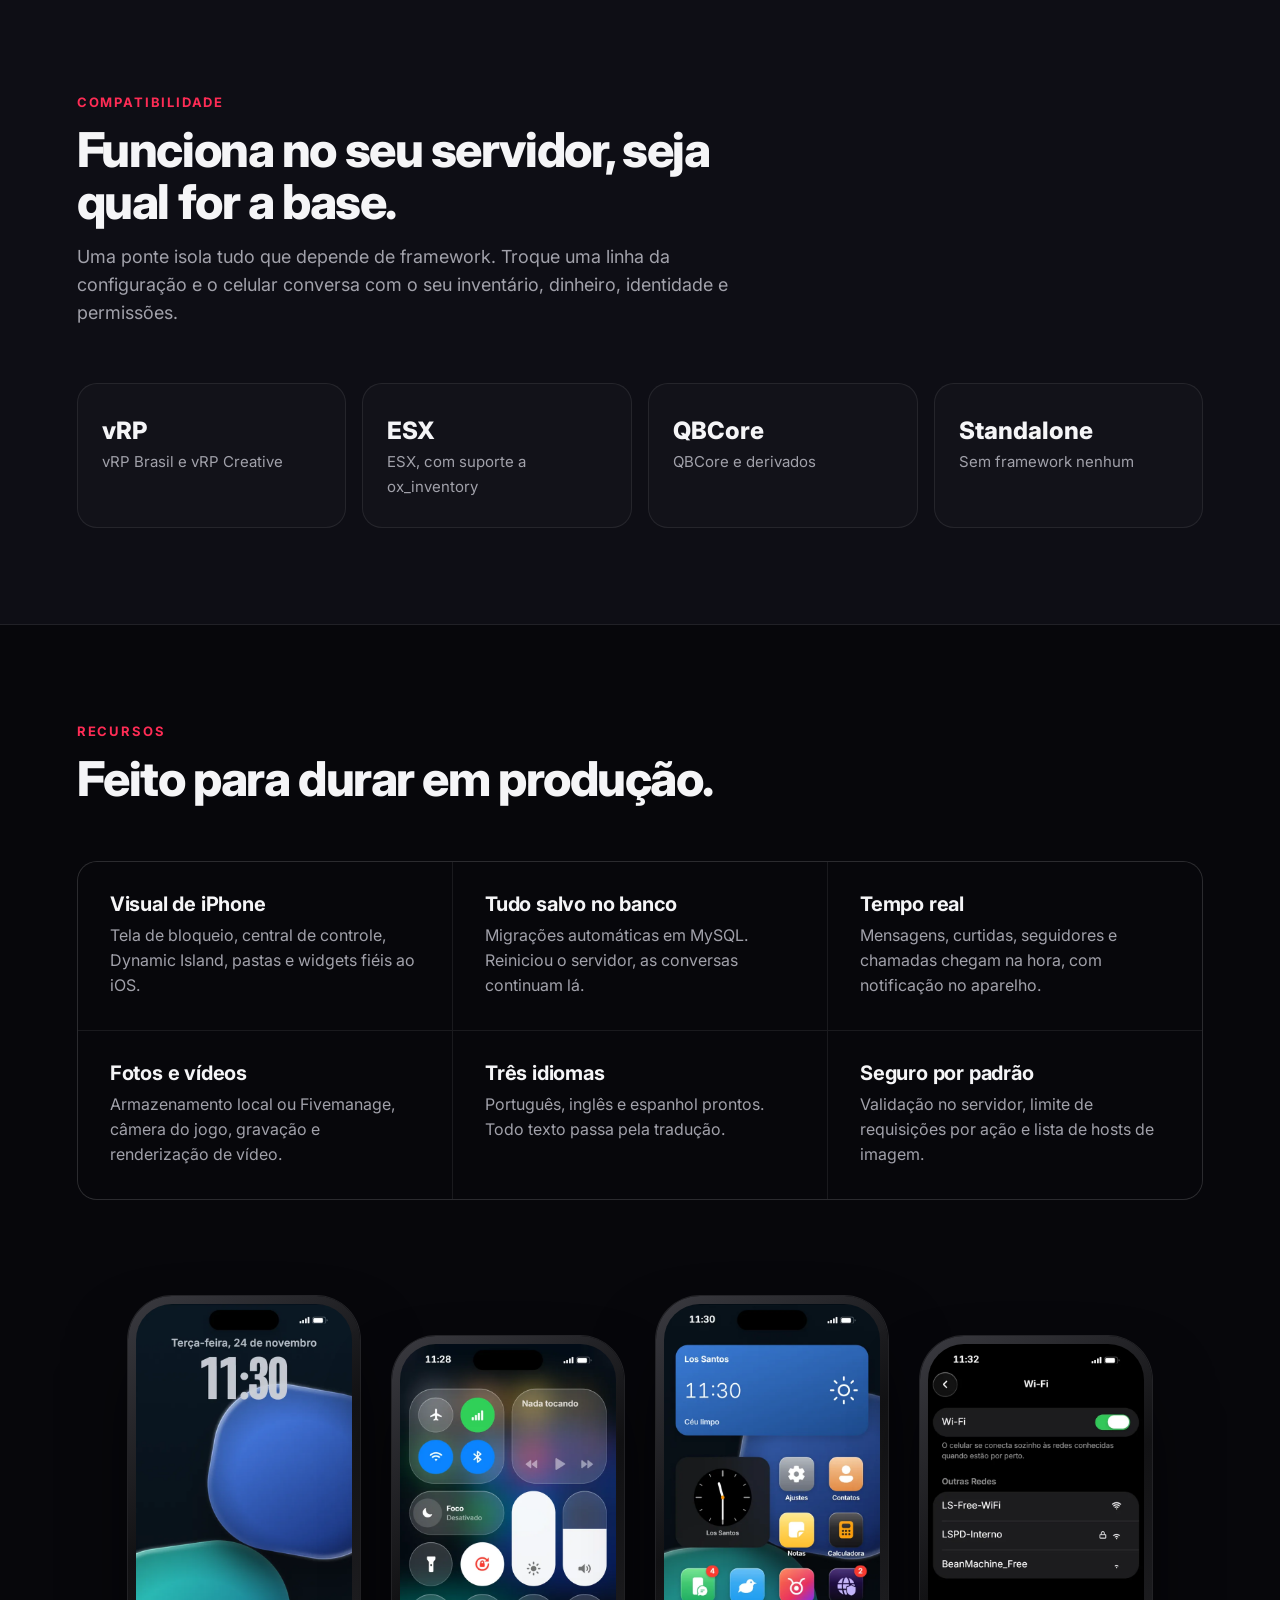
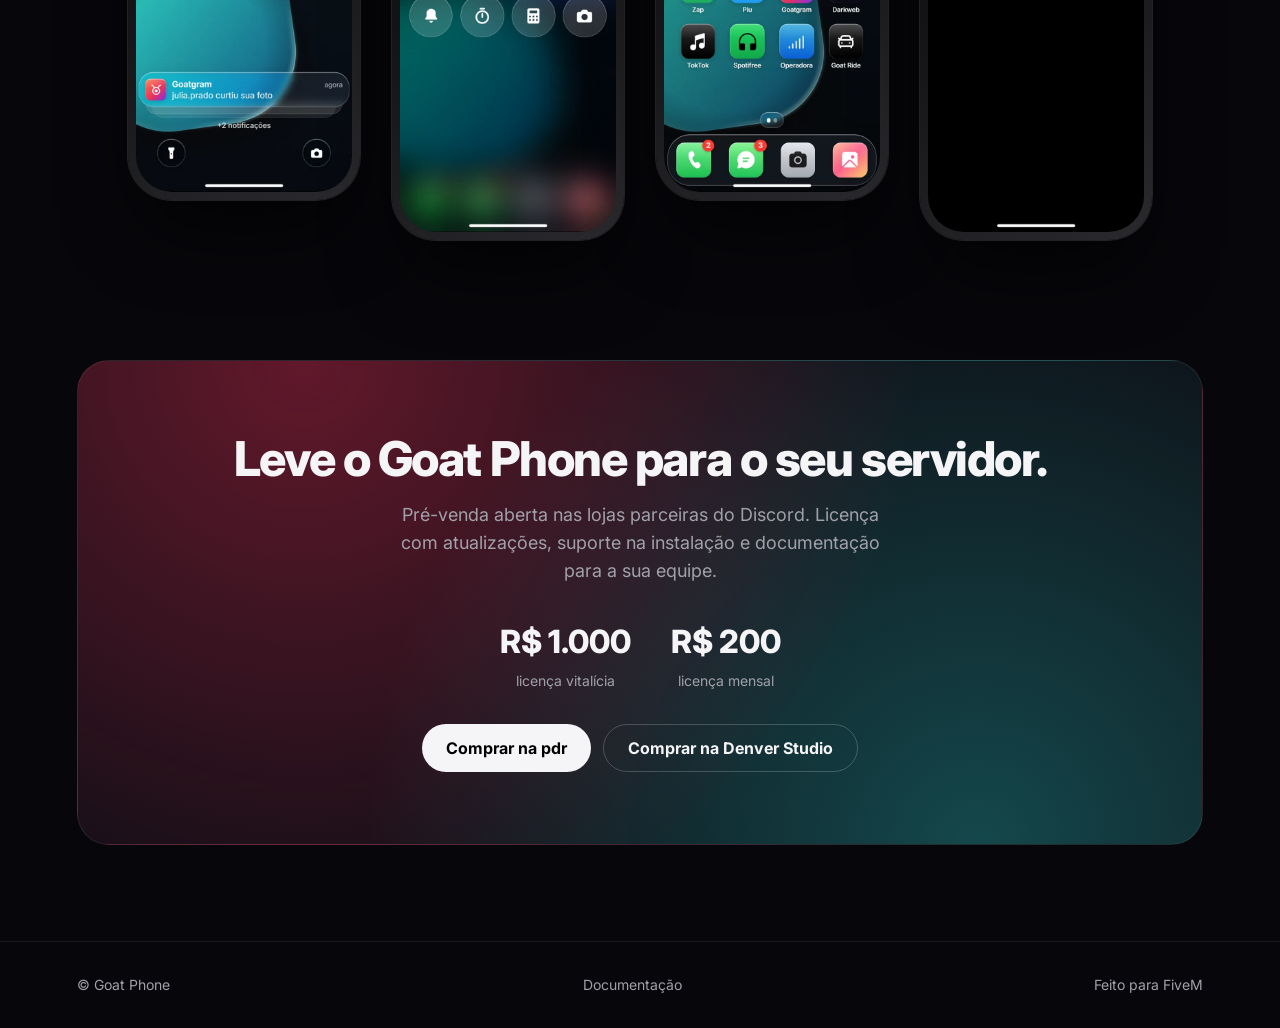
==== commit b2629957: "feat: adicionados documentação, Goat Ride e vídeo novo" ====
--- a/index.html
+++ b/index.html
@@ -33,6 +33,7 @@
         <a href="#sdk">Apps próprios</a>
         <a href="#frameworks">Frameworks</a>
         <a href="#recursos">Recursos</a>
+        <a href="docs/index.html">Documentação</a>
         <a class="button button-small" href="#adquirir">Adquirir</a>
       </nav>
     </header>
@@ -115,6 +116,13 @@
             </div>
           </article>
           <article class="showcase-item">
+            <div class="phone phone-card"><img src="assets/tela-goatride.webp" alt="Pedido de corrida no Goat Ride" /></div>
+            <div class="showcase-copy">
+              <h3>Goat Ride</h3>
+              <p>Corridas entre jogadores, como passageiro ou motorista, com mapa, preço fechado e gorjeta.</p>
+            </div>
+          </article>
+          <article class="showcase-item">
             <div class="phone phone-card"><img src="assets/tela-spotifree.webp" alt="Início do Spotifree" /></div>
             <div class="showcase-copy">
               <h3>Spotifree</h3>
@@ -132,14 +140,53 @@
             <div class="phone phone-card"><img src="assets/tela-messages.webp" alt="Lista do Mensagens" /></div>
             <div class="showcase-copy">
               <h3>Telefone e Mensagens</h3>
-              <p>Ligações, SMS em grupo, contatos, bloqueio de números, operadora e sinal por antena.</p>
+              <p>Ligações e SMS entre jogadores, mesmo offline, SMS em grupo e bloqueio de números.</p>
+            </div>
+          </article>
+          <article class="showcase-item">
+            <div class="phone phone-card"><img src="assets/tela-piu.webp" alt="Feed do Piu" /></div>
+            <div class="showcase-copy">
+              <h3>Piu</h3>
+              <p>Posts curtos, seguidores, busca e assuntos do momento da cidade.</p>
+            </div>
+          </article>
+          <article class="showcase-item">
+            <div class="phone phone-card"><img src="assets/tela-operadora.webp" alt="App da Operadora" /></div>
+            <div class="showcase-copy">
+              <h3>Operadora e sinal</h3>
+              <p>Plano de dados pago, cobertura por antenas, Wi-Fi e bateria. Cada um liga quando você quiser.</p>
             </div>
           </article>
         </div>
         <p class="apps-more">
-          E ainda: Câmera, Fotos, Notas, Calculadora, Piu, Ajustes com Wi-Fi, bateria, código de
-          desbloqueio, pastas e widgets na tela inicial.
+          E ainda: Câmera com selfie, poses e vídeo, Fotos, Contatos, Notas, Calculadora, código de
+          desbloqueio, sons e toques, papéis de parede, pastas e widgets na tela inicial.
         </p>
+      </section>
+
+      <section class="section ride-section" id="goat-ride">
+        <div class="section-head">
+          <p class="eyebrow">Goat Ride</p>
+          <h2>O app de corridas da cidade.</h2>
+          <p>
+            Um jogador pede, outro aceita e dirige. Passageiro e motorista no mesmo app, com o mapa
+            do GTA, posição em tempo real, GPS até o embarque e dinheiro pela economia do servidor.
+          </p>
+        </div>
+        <div class="ride-grid">
+          <figure>
+            <div class="phone phone-card"><img src="assets/tela-goatride.webp" alt="Escolha da corrida com preço fechado" /></div>
+            <figcaption><strong>Preço fechado</strong>Destino no mapa, valor antes de pedir e pagamento na carteira ou no banco.</figcaption>
+          </figure>
+          <figure>
+            <div class="phone phone-card"><img src="assets/tela-goatride-corrida.webp" alt="Motorista a caminho" /></div>
+            <figcaption><strong>Corrida ao vivo</strong>Motorista, veículo e placa, mensagem e ligação direto do app.</figcaption>
+          </figure>
+          <figure>
+            <div class="phone phone-card"><img src="assets/tela-goatride-motorista.webp" alt="Oferta de corrida para o motorista" /></div>
+            <figcaption><strong>Modo motorista</strong>Ofertas por perto, taxa de cancelamento, avaliação com gorjeta, histórico e ganhos.</figcaption>
+          </figure>
+        </div>
       </section>
 
       <section class="section" id="sdk">
@@ -249,10 +296,10 @@
 
       <section class="section gallery-section">
         <div class="gallery">
-          <div class="phone phone-card"><img src="assets/tela-lock.webp" alt="Tela de bloqueio" /></div>
-          <div class="phone phone-card"><img src="assets/tela-settings.webp" alt="Ajustes" /></div>
-          <div class="phone phone-card"><img src="assets/tela-photos.webp" alt="Fotos" /></div>
-          <div class="phone phone-card"><img src="assets/tela-home.webp" alt="Tela inicial" /></div>
+          <div class="phone phone-card"><img src="assets/tela-lock.webp" alt="Tela de bloqueio com notificações" /></div>
+          <div class="phone phone-card"><img src="assets/tela-controle.webp" alt="Central de controle" /></div>
+          <div class="phone phone-card"><img src="assets/tela-home.webp" alt="Tela inicial com widgets" /></div>
+          <div class="phone phone-card"><img src="assets/tela-wifi.webp" alt="Wi-Fi nos Ajustes" /></div>
         </div>
       </section>
 
@@ -272,6 +319,7 @@
 
     <footer class="footer">
       <span>© Goat Phone</span>
+      <a href="docs/index.html">Documentação</a>
       <span>Feito para FiveM</span>
     </footer>
   </body>
--- a/styles.css
+++ b/styles.css
@@ -348,6 +348,52 @@
   --tint: 10 132 255;
 }
 
+.showcase-item:nth-child(7) {
+  --tint: 29 161 242;
+}
+
+.showcase-item:nth-child(8) {
+  --tint: 52 199 89;
+}
+
+.showcase-item:nth-child(9) {
+  --tint: 255 159 10;
+}
+
+.ride-grid {
+  display: grid;
+  grid-template-columns: repeat(3, minmax(0, 1fr));
+  gap: 2rem;
+  max-width: 60rem;
+  margin-inline: auto;
+}
+
+.ride-grid figure {
+  display: flex;
+  flex-direction: column;
+  gap: 1.5rem;
+  margin: 0;
+}
+
+.ride-grid .phone {
+  width: min(100%, 16rem);
+  margin-inline: auto;
+}
+
+.ride-grid figcaption {
+  display: flex;
+  flex-direction: column;
+  gap: 0.375rem;
+  color: var(--muted);
+  text-align: center;
+  line-height: 1.5;
+}
+
+.ride-grid figcaption strong {
+  color: var(--text);
+  font-size: 1.125rem;
+}
+
 .showcase-item .phone {
   width: min(70%, 15rem);
   margin: 2.5rem auto -5rem;
@@ -630,6 +676,7 @@
 }
 
 @media (max-width: 600px) {
+  .ride-grid,
   .showcase,
   .features,
   .frameworks {
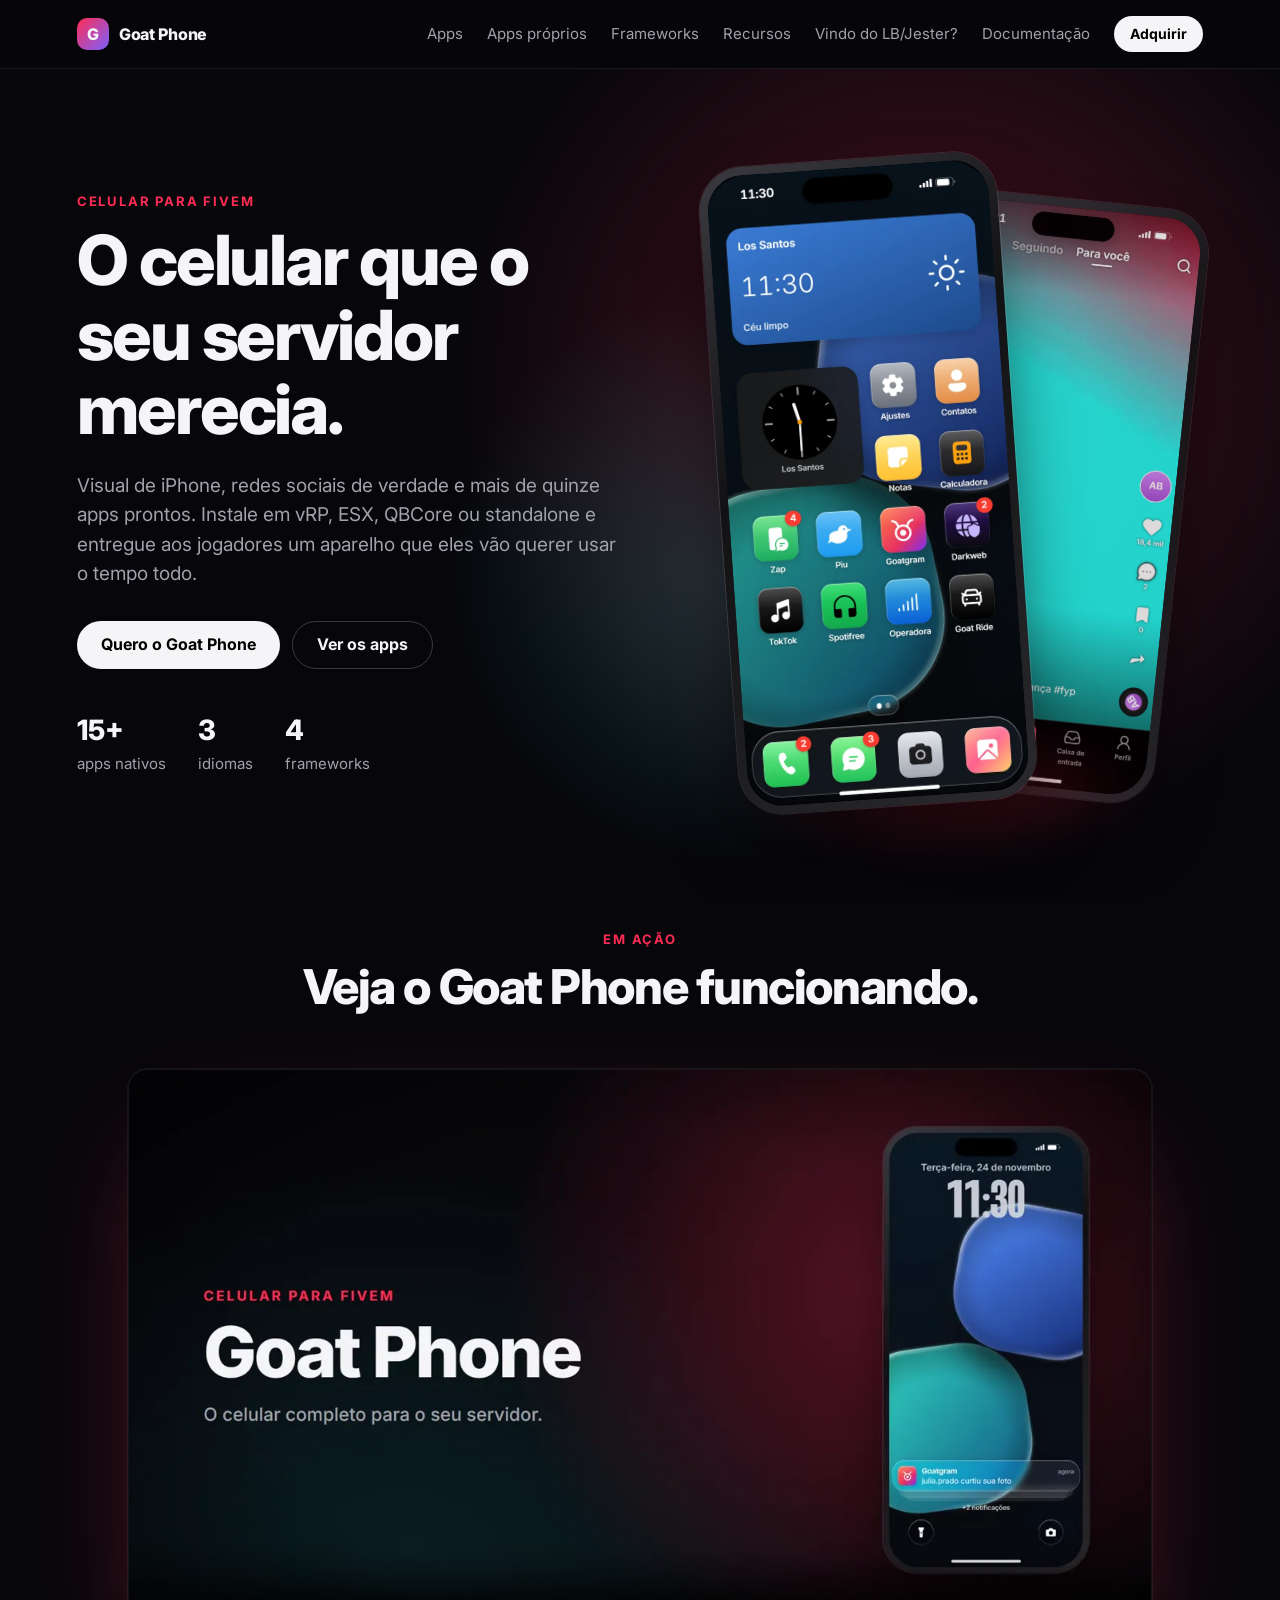
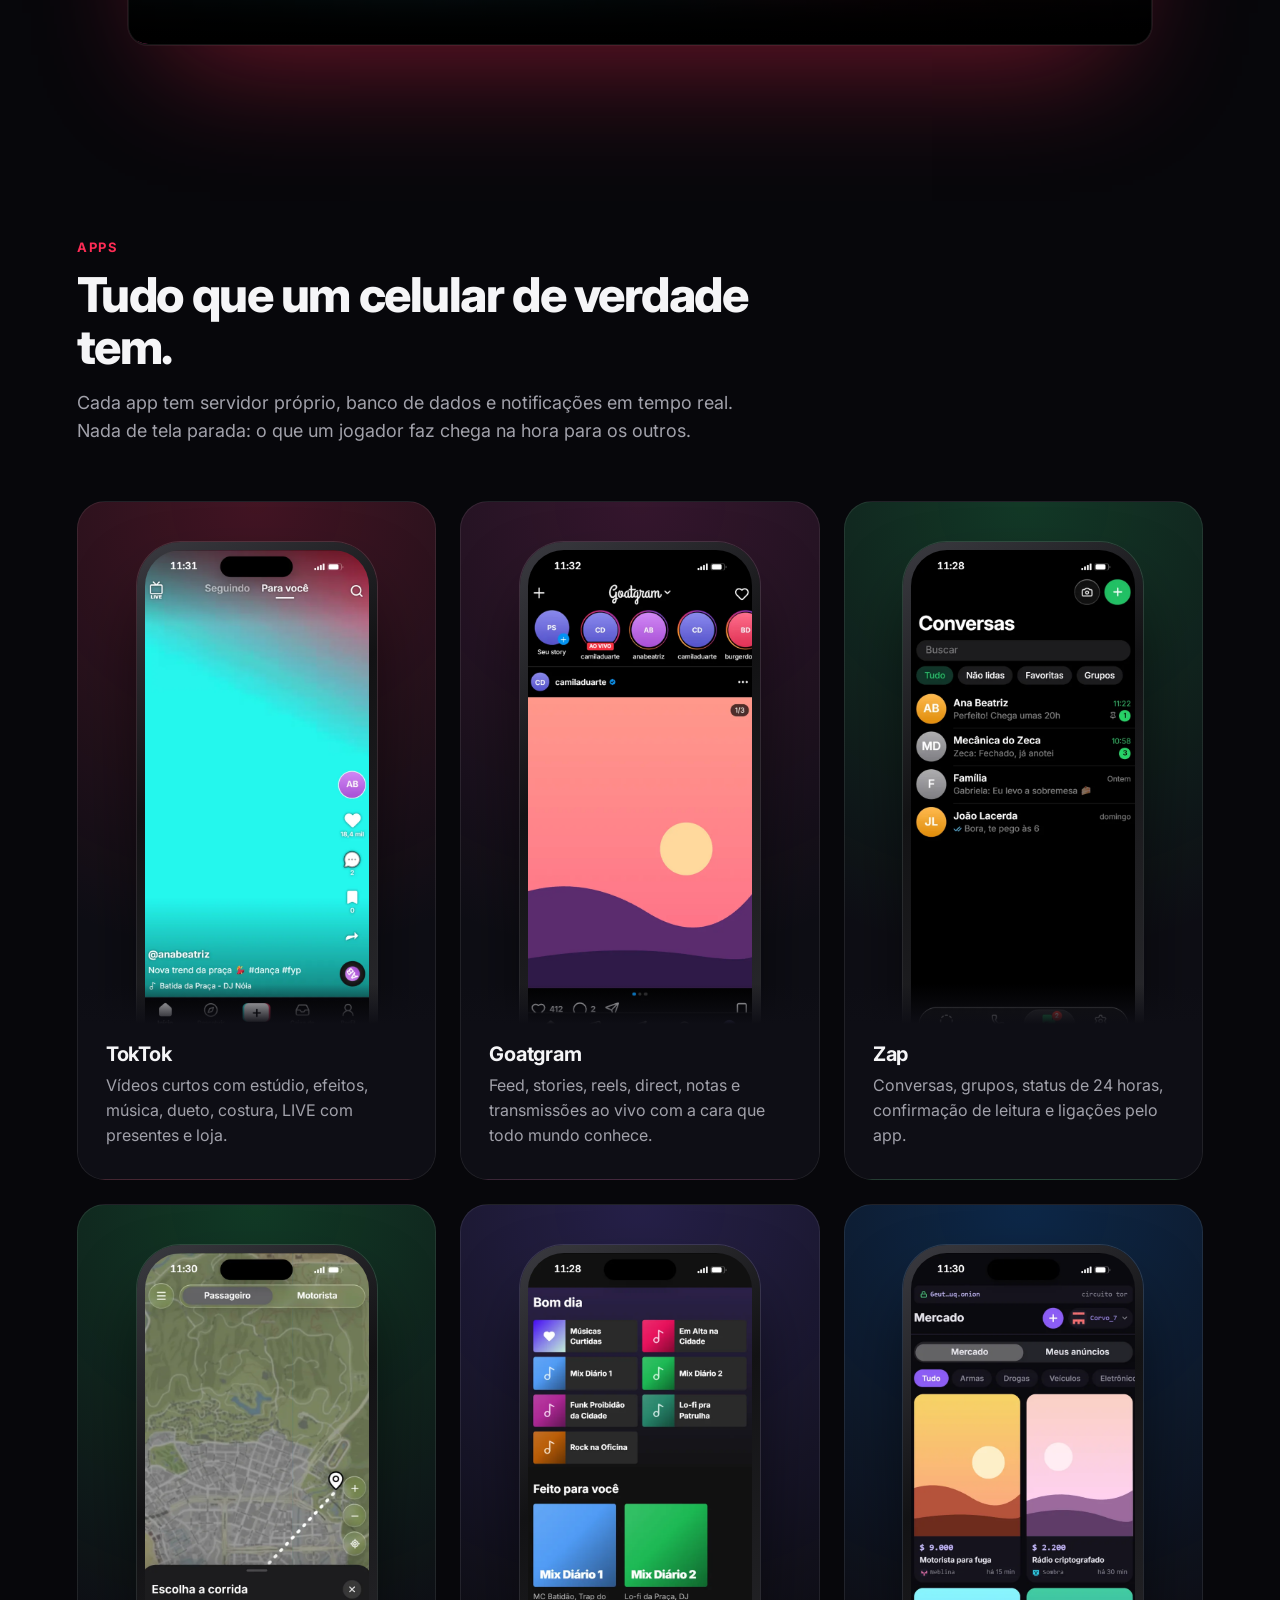
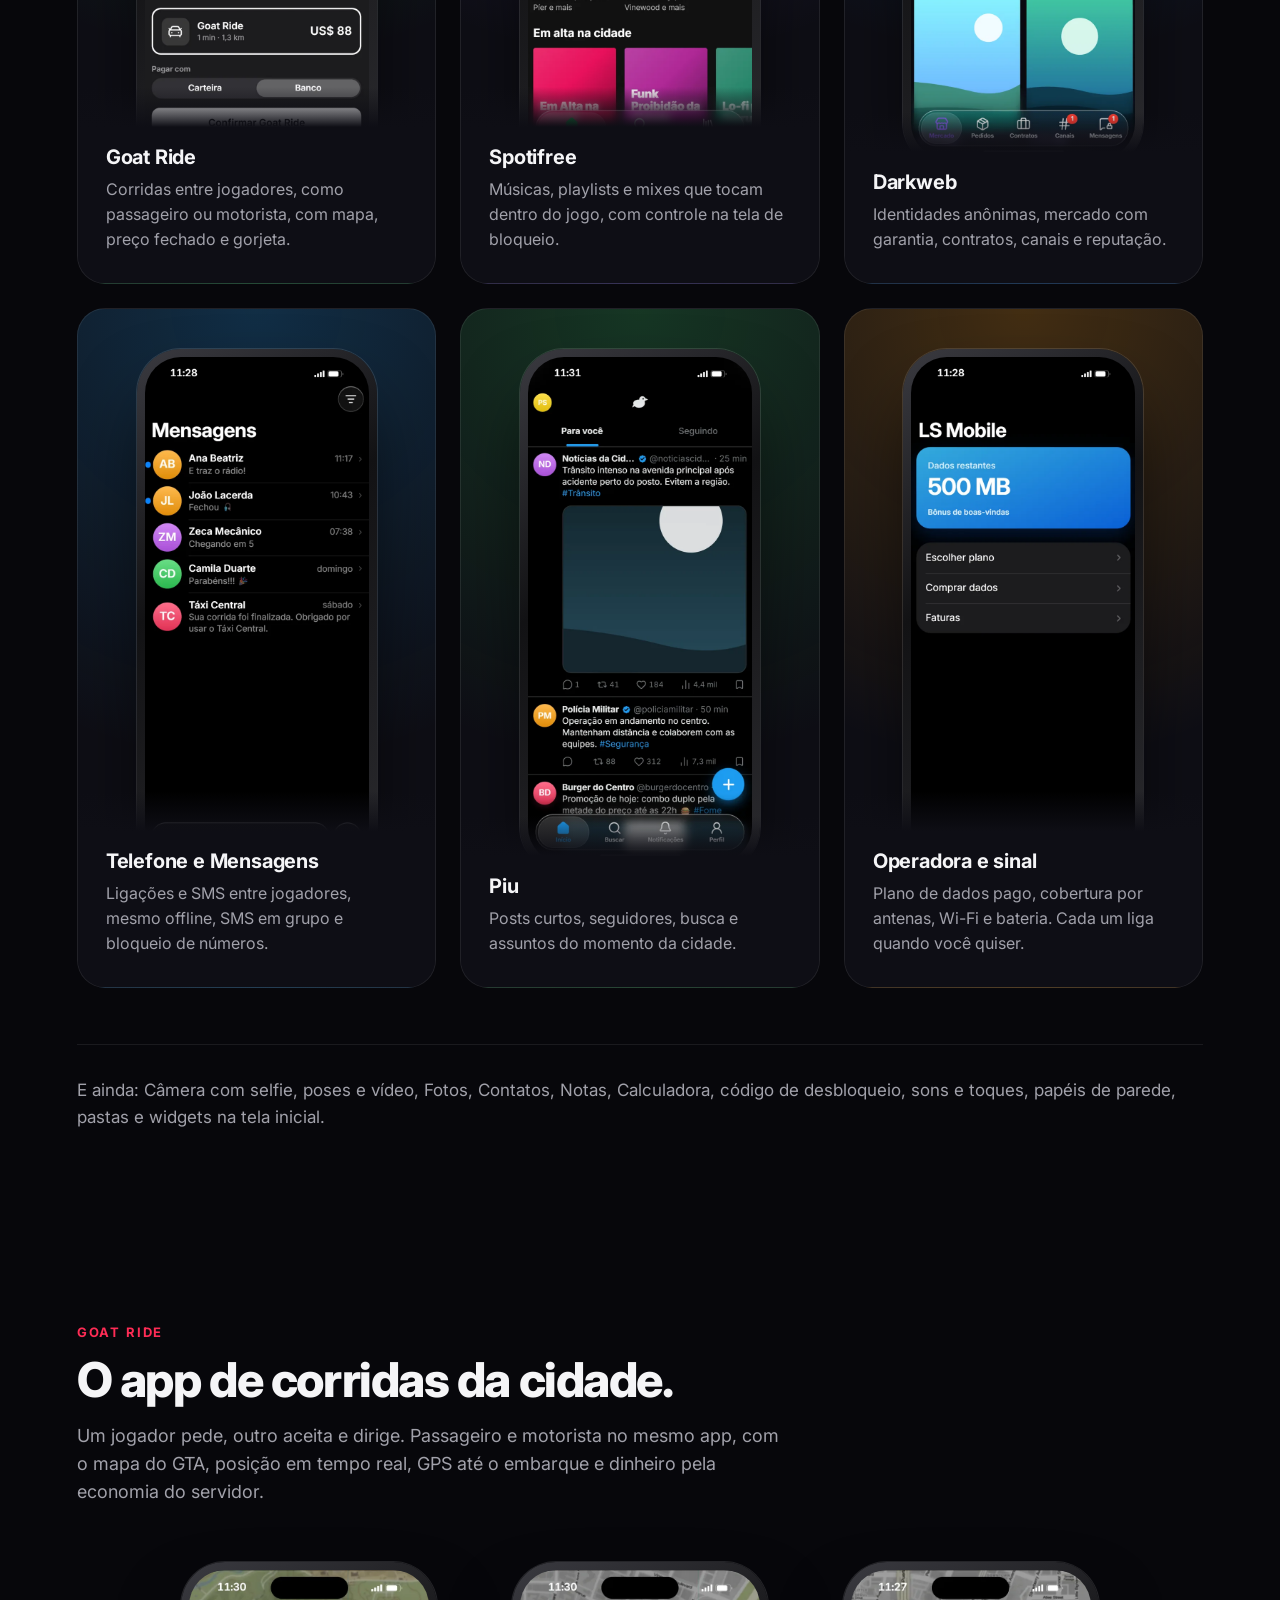
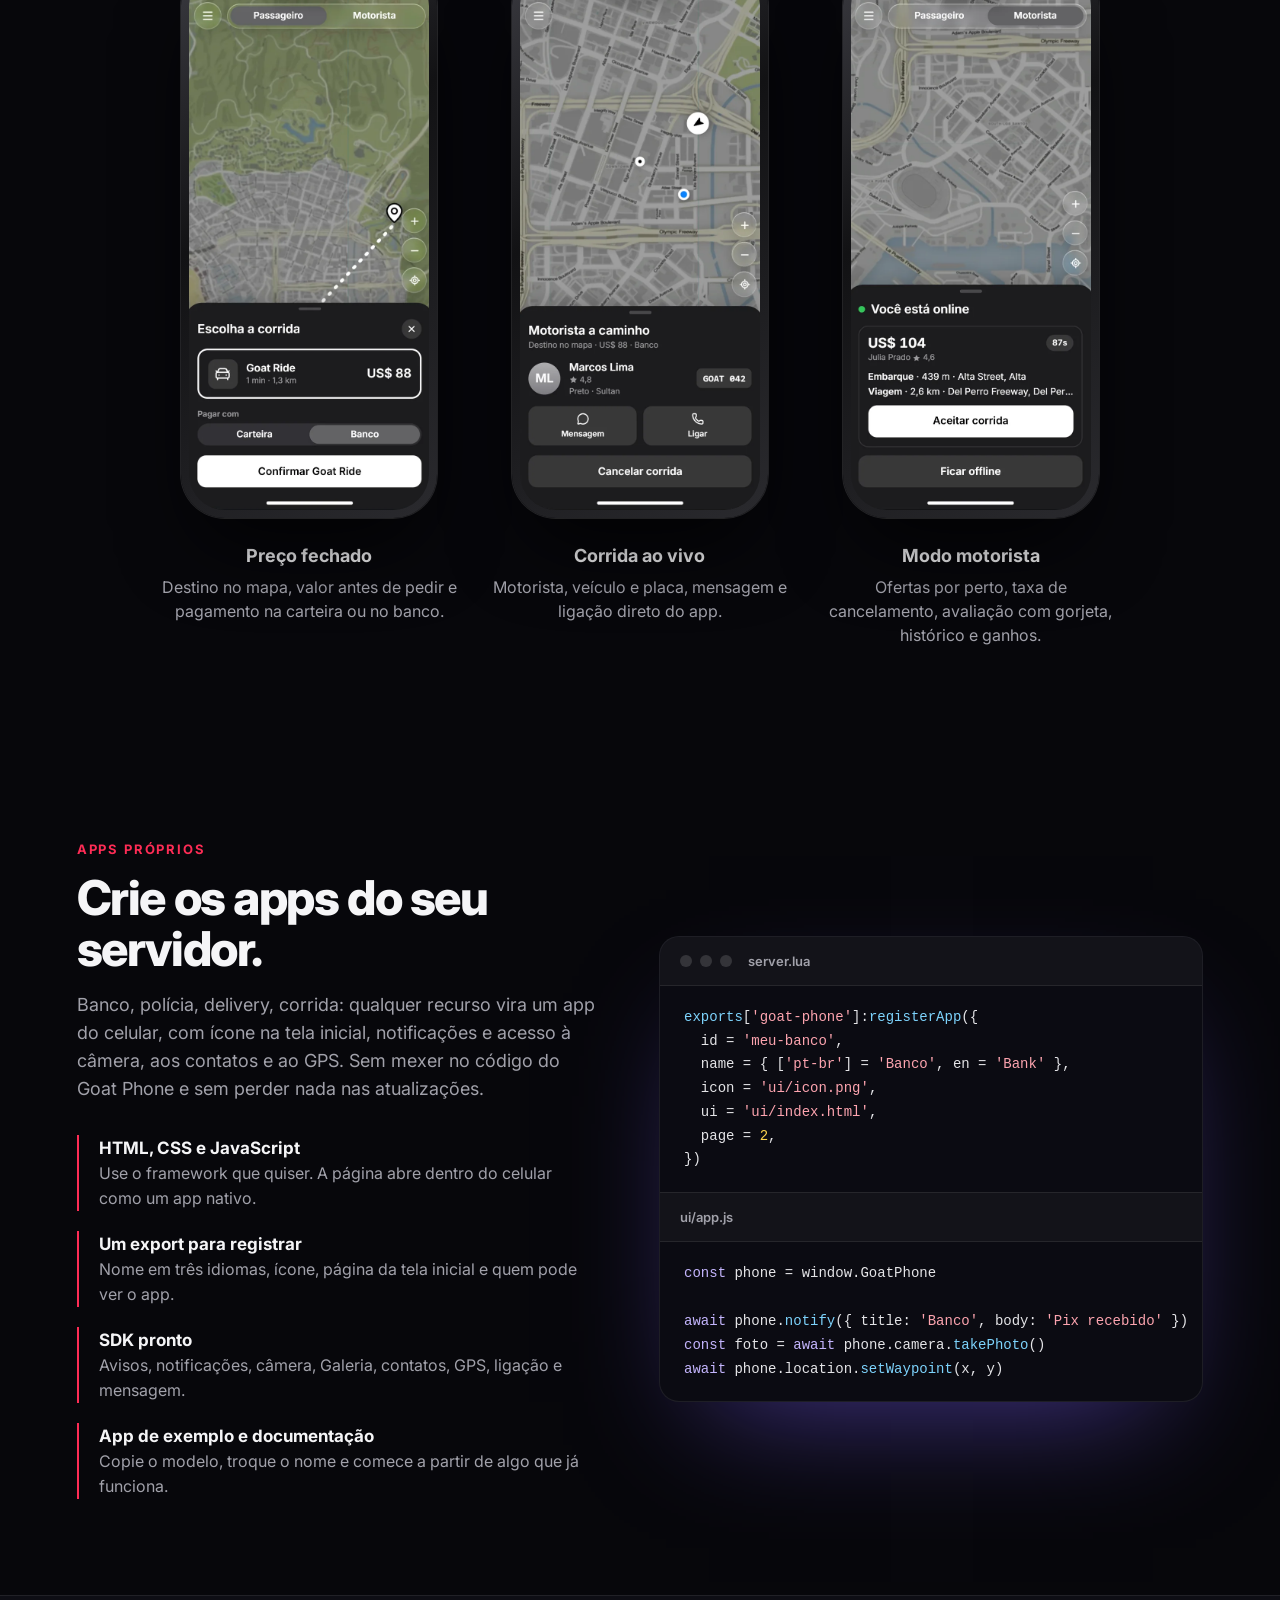
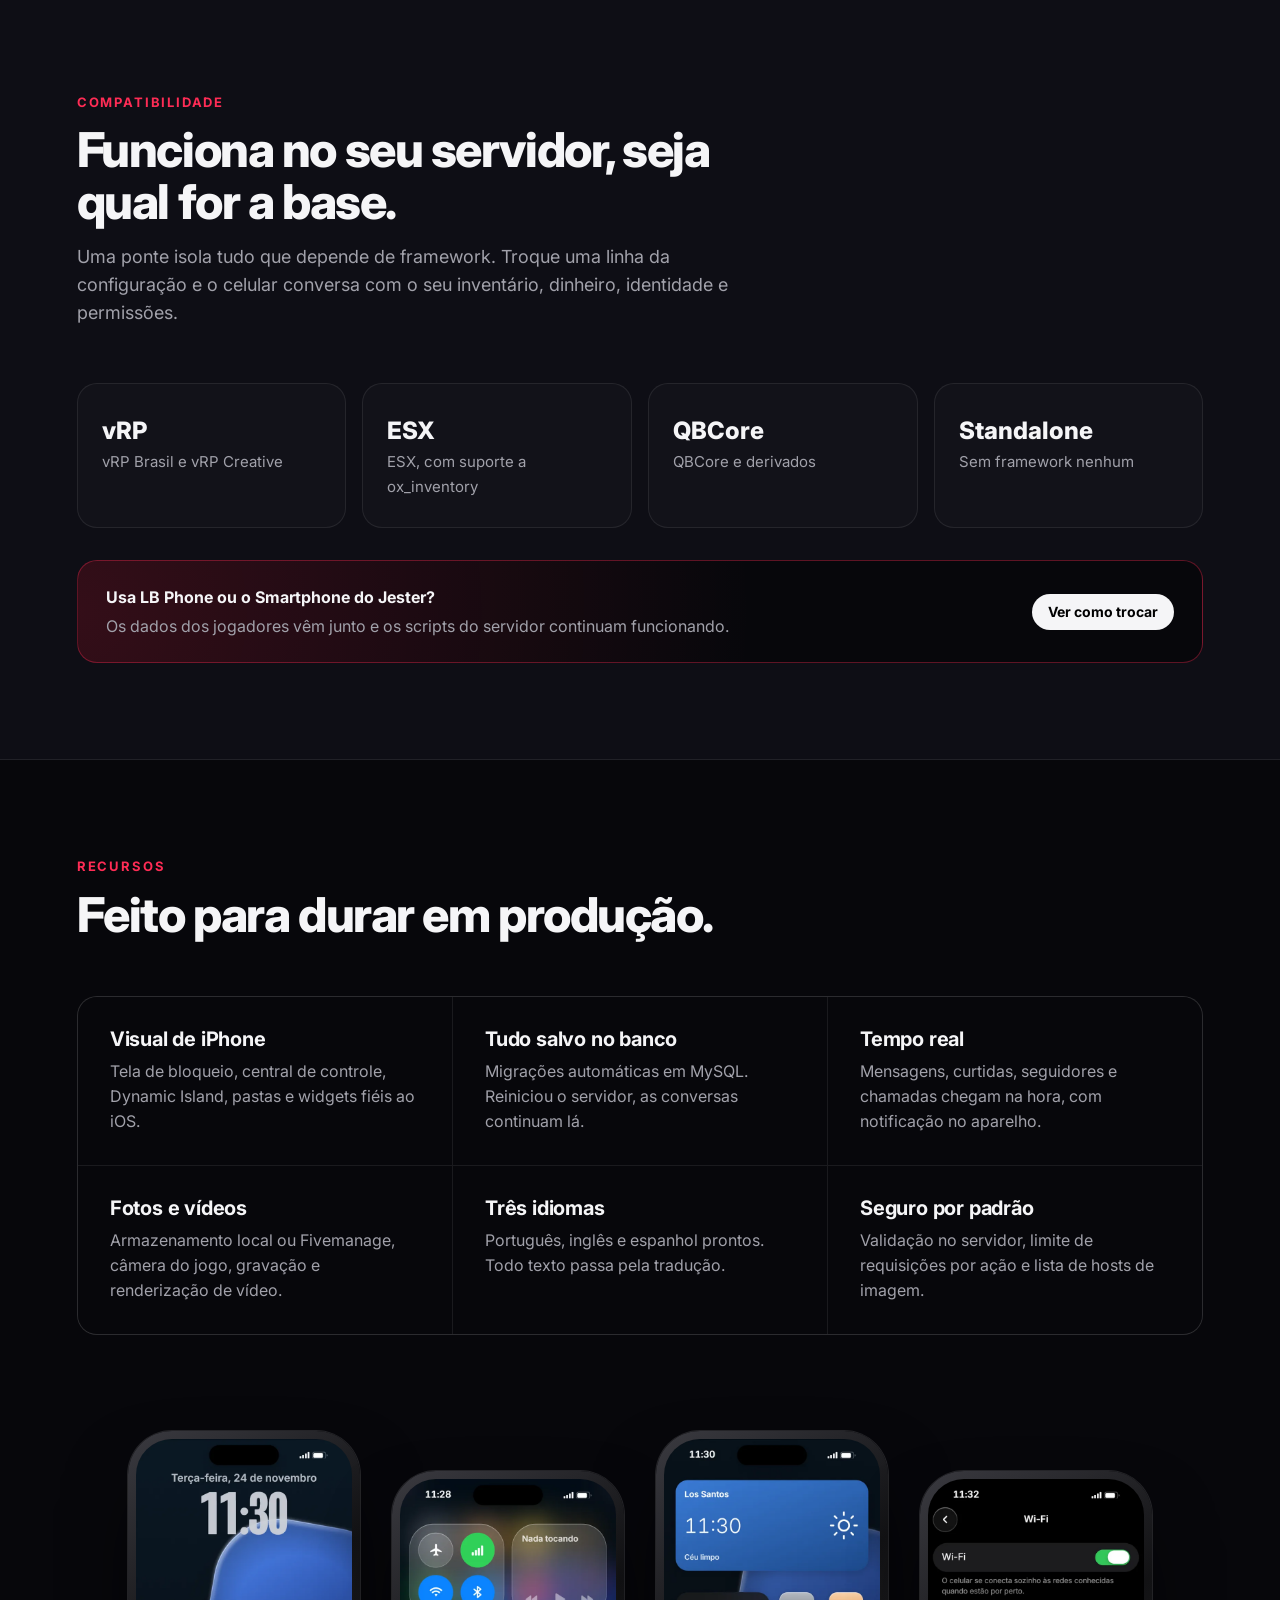
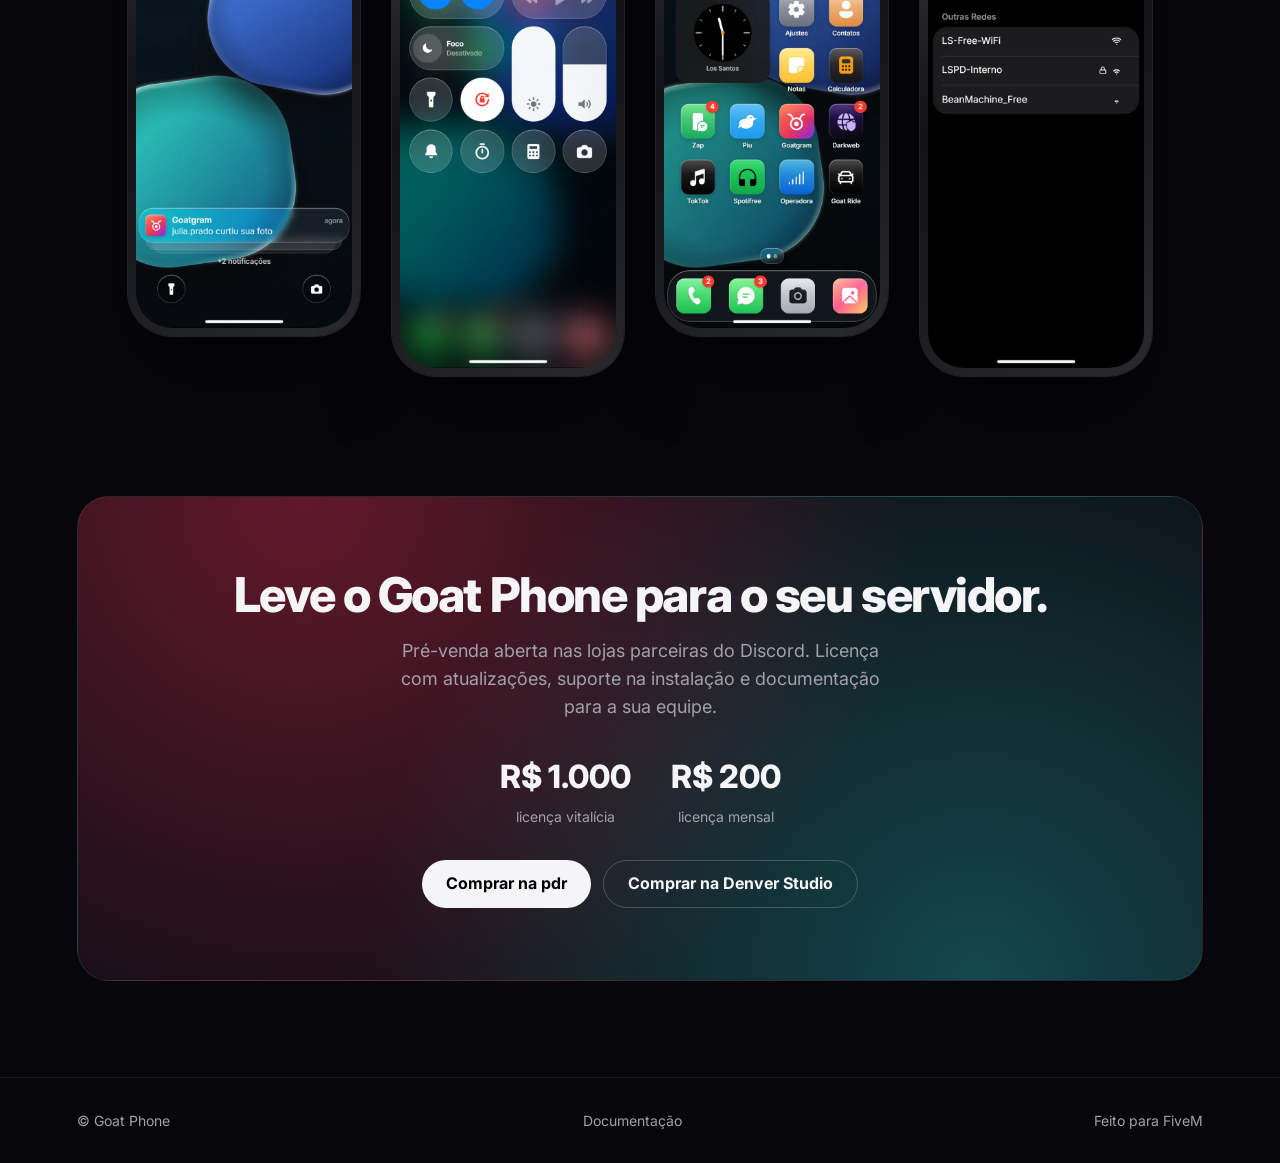
==== commit 16443cb6: "feat: adicionada página Vindo do LB/Jester" ====
--- a/index.html
+++ b/index.html
@@ -33,6 +33,7 @@
         <a href="#sdk">Apps próprios</a>
         <a href="#frameworks">Frameworks</a>
         <a href="#recursos">Recursos</a>
+        <a href="vindo-do-lb-jester.html">Vindo do LB/Jester?</a>
         <a href="docs/index.html">Documentação</a>
         <a class="button button-small" href="#adquirir">Adquirir</a>
       </nav>
@@ -259,6 +260,13 @@
           <li><strong>QBCore</strong><span>QBCore e derivados</span></li>
           <li><strong>Standalone</strong><span>Sem framework nenhum</span></li>
         </ul>
+        <a class="switch-banner" href="vindo-do-lb-jester.html">
+          <div>
+            <strong>Usa LB Phone ou o Smartphone do Jester?</strong>
+            <p>Os dados dos jogadores vêm junto e os scripts do servidor continuam funcionando.</p>
+          </div>
+          <span class="button button-small">Ver como trocar</span>
+        </a>
       </section>
 
       <section class="section" id="recursos">
--- a/styles.css
+++ b/styles.css
@@ -699,3 +699,258 @@
     transform: none;
   }
 }
+
+.switch-visual {
+  position: relative;
+  display: grid;
+  grid-template-columns: auto auto minmax(0, 15rem);
+  align-items: center;
+  justify-content: center;
+  gap: 1.5rem;
+}
+
+.switch-from {
+  display: grid;
+  gap: 0.75rem;
+}
+
+.switch-from span {
+  padding: 0.875rem 1.25rem;
+  border: 1px dashed rgb(255 255 255 / 0.22);
+  border-radius: 1rem;
+  color: var(--muted);
+  font-weight: 600;
+  text-decoration: line-through;
+  text-decoration-color: rgb(254 44 85 / 0.7);
+  white-space: nowrap;
+}
+
+.switch-arrow {
+  width: 3rem;
+  height: 2px;
+  background: linear-gradient(90deg, transparent, var(--accent));
+  position: relative;
+}
+
+.switch-arrow::after {
+  content: "";
+  position: absolute;
+  right: -2px;
+  top: -5px;
+  border: 6px solid transparent;
+  border-left: 9px solid var(--accent);
+}
+
+.switch-phone {
+  width: 100%;
+  transform: rotate(-3deg);
+}
+
+.steps {
+  display: grid;
+  grid-template-columns: repeat(3, minmax(0, 1fr));
+  gap: 1.5rem;
+  margin: 0;
+  padding: 0;
+  list-style: none;
+}
+
+.steps li {
+  padding: 2rem;
+  border: 1px solid var(--line);
+  border-radius: var(--radius);
+  background: var(--bg);
+}
+
+.steps p,
+.map-note,
+.faq p {
+  color: var(--muted);
+}
+
+.steps p {
+  margin: 0.5rem 0 0;
+}
+
+.step-number {
+  display: grid;
+  place-items: center;
+  width: 2.5rem;
+  height: 2.5rem;
+  margin-bottom: 1.25rem;
+  border-radius: 50%;
+  background: linear-gradient(135deg, var(--accent), #7b61ff);
+  font-weight: 800;
+}
+
+code {
+  padding: 0.1em 0.35em;
+  border-radius: 0.375rem;
+  background: rgb(255 255 255 / 0.08);
+  font-family: ui-monospace, "SF Mono", Menlo, Consolas, monospace;
+  font-size: 0.875em;
+}
+
+.code-card code {
+  padding: 0;
+  background: none;
+  font-size: inherit;
+}
+
+.map-table {
+  display: block;
+  width: 100%;
+  border-collapse: collapse;
+  overflow: hidden;
+  border: 1px solid var(--line);
+  border-radius: var(--radius);
+}
+
+.map-table thead,
+.map-table tbody {
+  display: block;
+}
+
+.map-row th,
+.map-row td {
+  padding: 0;
+  text-align: left;
+  font-weight: inherit;
+}
+
+.map-row th[scope="row"] {
+  font-weight: 700;
+}
+
+.map-row {
+  display: grid;
+  grid-template-columns: 1fr 1.4fr 1.4fr;
+  gap: 1rem;
+  padding: 1rem 1.5rem;
+  border-top: 1px solid var(--line);
+}
+
+.map-head {
+  border-top: 0;
+  background: rgb(255 255 255 / 0.04);
+  color: var(--muted);
+  font-size: 0.8125rem;
+  font-weight: 700;
+  letter-spacing: 0.08em;
+  text-transform: uppercase;
+}
+
+.map-row .yes::before,
+.map-row .no::before {
+  display: inline-block;
+  width: 1.25rem;
+  font-weight: 800;
+}
+
+.map-row .yes::before {
+  content: "✓";
+  color: #30d158;
+}
+
+.map-row .no {
+  color: var(--muted);
+}
+
+.map-row .no::before {
+  content: "–";
+}
+
+.map-note {
+  max-width: 48rem;
+  margin: 1.5rem 0 0;
+}
+
+.faq {
+  display: grid;
+  gap: 0.75rem;
+  max-width: 52rem;
+}
+
+.faq details {
+  padding: 1.25rem 1.5rem;
+  border: 1px solid var(--line);
+  border-radius: 1rem;
+  background: var(--bg);
+}
+
+.faq summary {
+  cursor: pointer;
+  font-weight: 700;
+  font-size: 1.0625rem;
+}
+
+.faq p {
+  margin: 0.75rem 0 0;
+}
+
+.switch-banner {
+  display: flex;
+  flex-wrap: wrap;
+  align-items: center;
+  justify-content: space-between;
+  gap: 1rem;
+  margin-top: 2rem;
+  padding: 1.5rem 1.75rem;
+  border: 1px solid rgb(254 44 85 / 0.35);
+  border-radius: var(--radius);
+  background: radial-gradient(circle at 0% 50%, rgb(254 44 85 / 0.18), transparent 60%), var(--bg);
+}
+
+.switch-banner p {
+  margin: 0.25rem 0 0;
+  color: var(--muted);
+}
+
+@media (max-width: 960px) {
+  .steps {
+    grid-template-columns: 1fr;
+  }
+
+  .switch-visual {
+    grid-template-columns: auto auto minmax(0, 11rem);
+  }
+}
+
+@media (max-width: 600px) {
+  .switch-visual {
+    grid-template-columns: minmax(0, 10rem);
+  }
+
+  .switch-from,
+  .switch-arrow {
+    display: none;
+  }
+
+  .map-head {
+    display: none;
+  }
+
+  .map-row {
+    grid-template-columns: 1fr;
+    gap: 0.25rem;
+  }
+
+  .footer {
+    flex-direction: column;
+    gap: 0.5rem;
+  }
+}
+
+@media (max-width: 600px) {
+  .map-row .yes::before {
+    content: "✓ " attr(data-label) ":";
+    width: auto;
+    margin-right: 0.35rem;
+  }
+
+  .map-row .no::before {
+    content: "– " attr(data-label) ":";
+    width: auto;
+    margin-right: 0.35rem;
+  }
+}
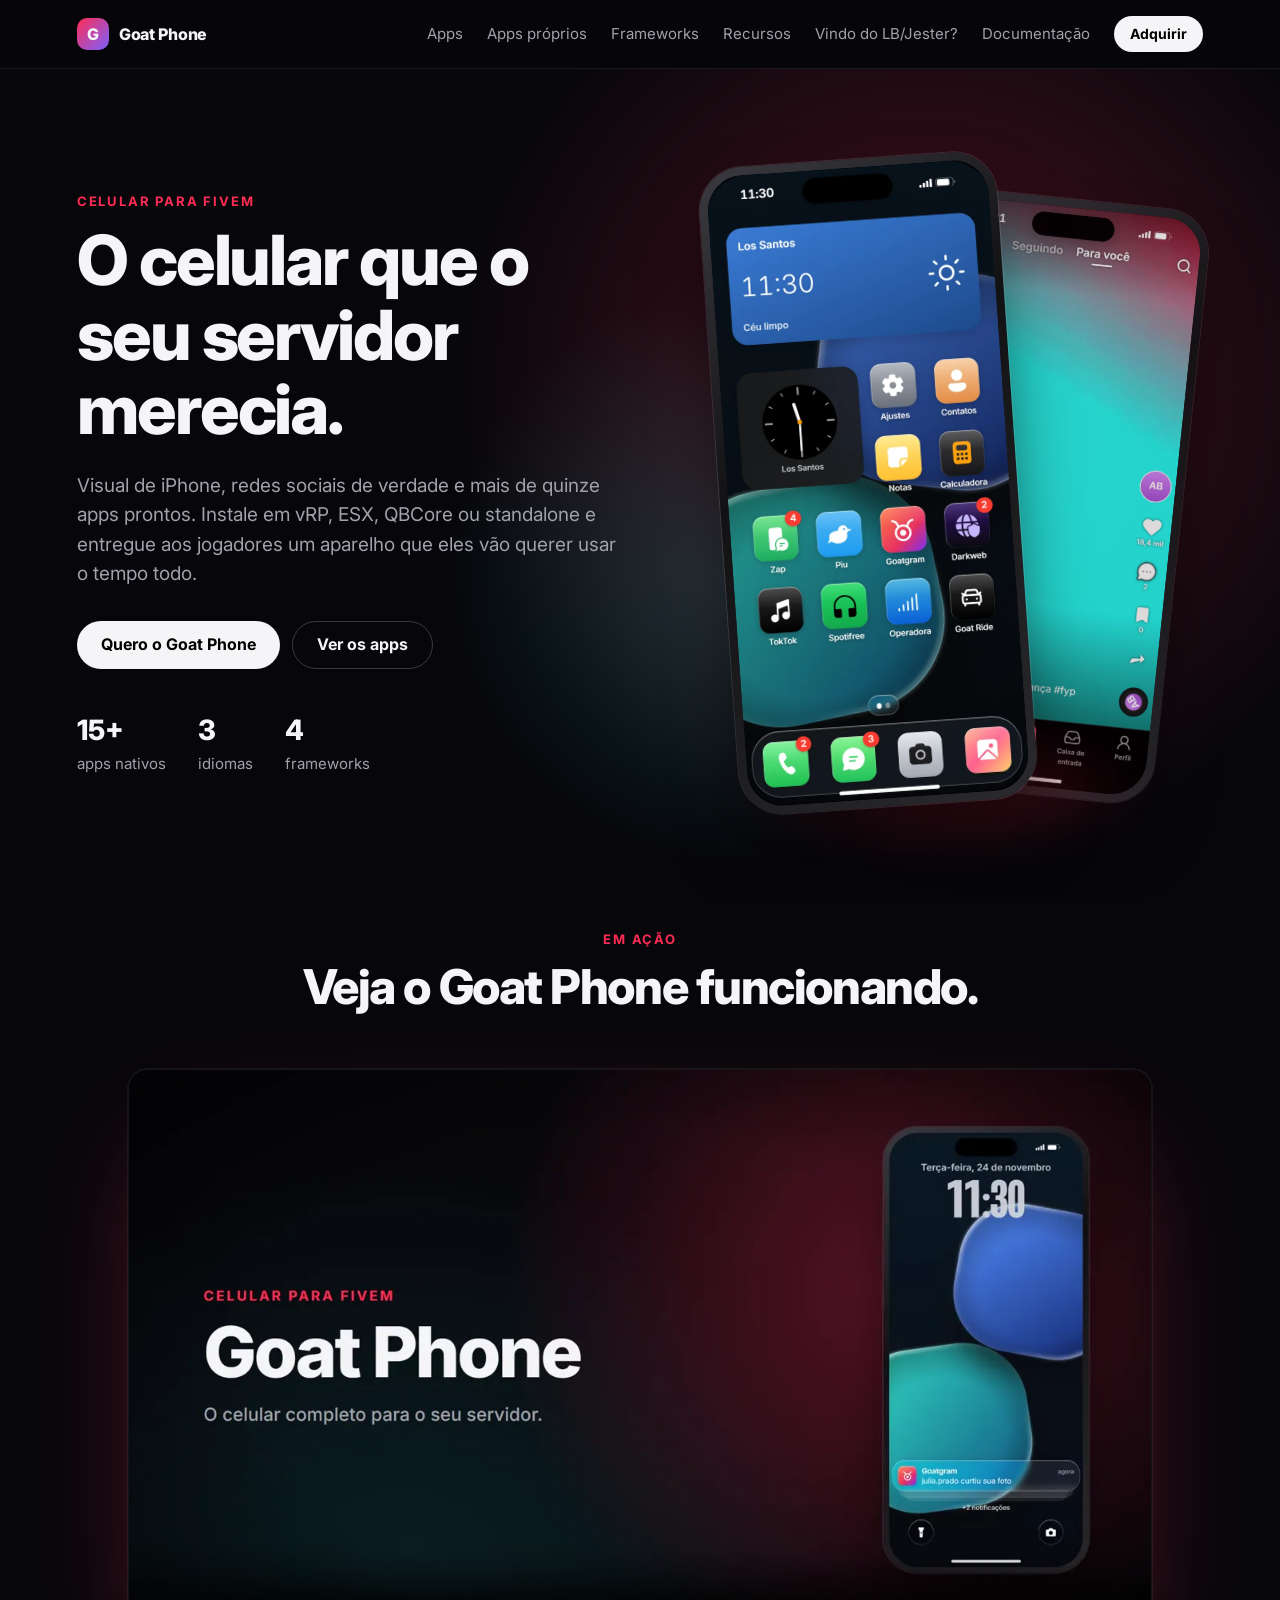
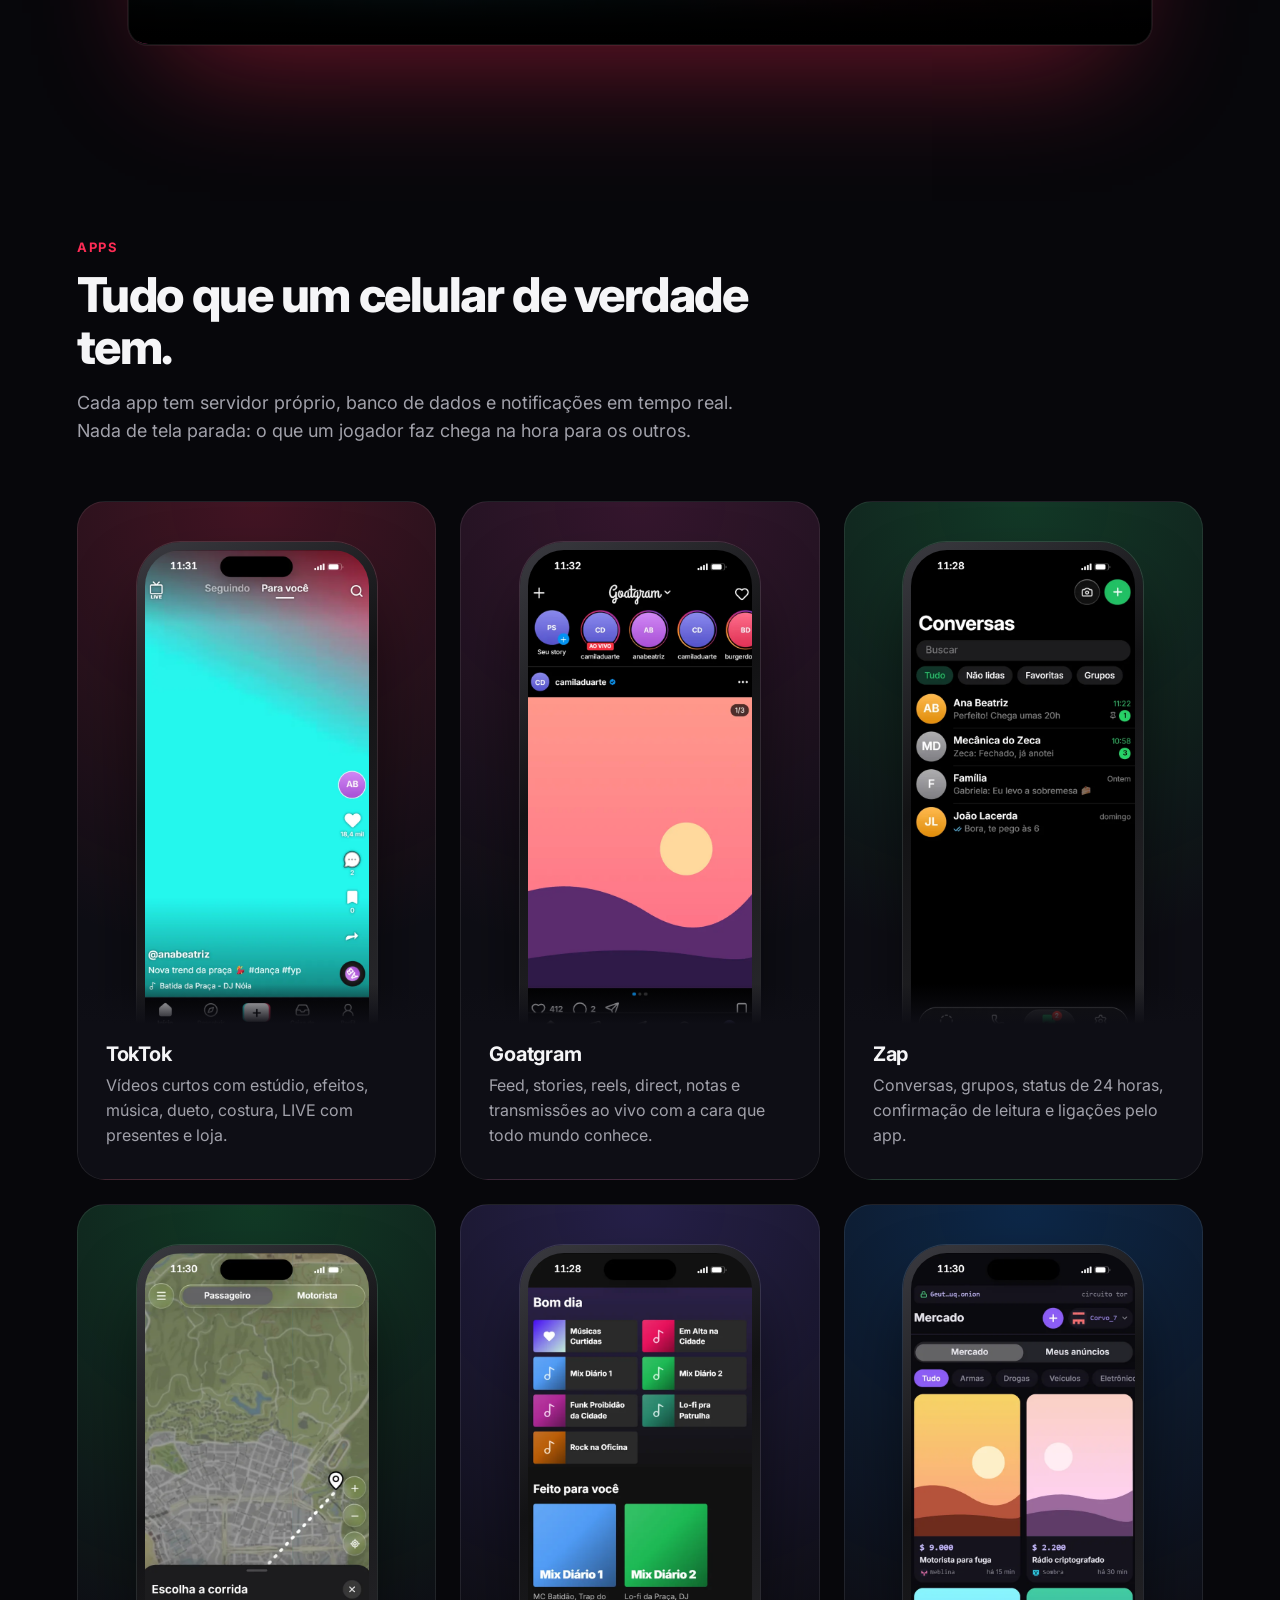
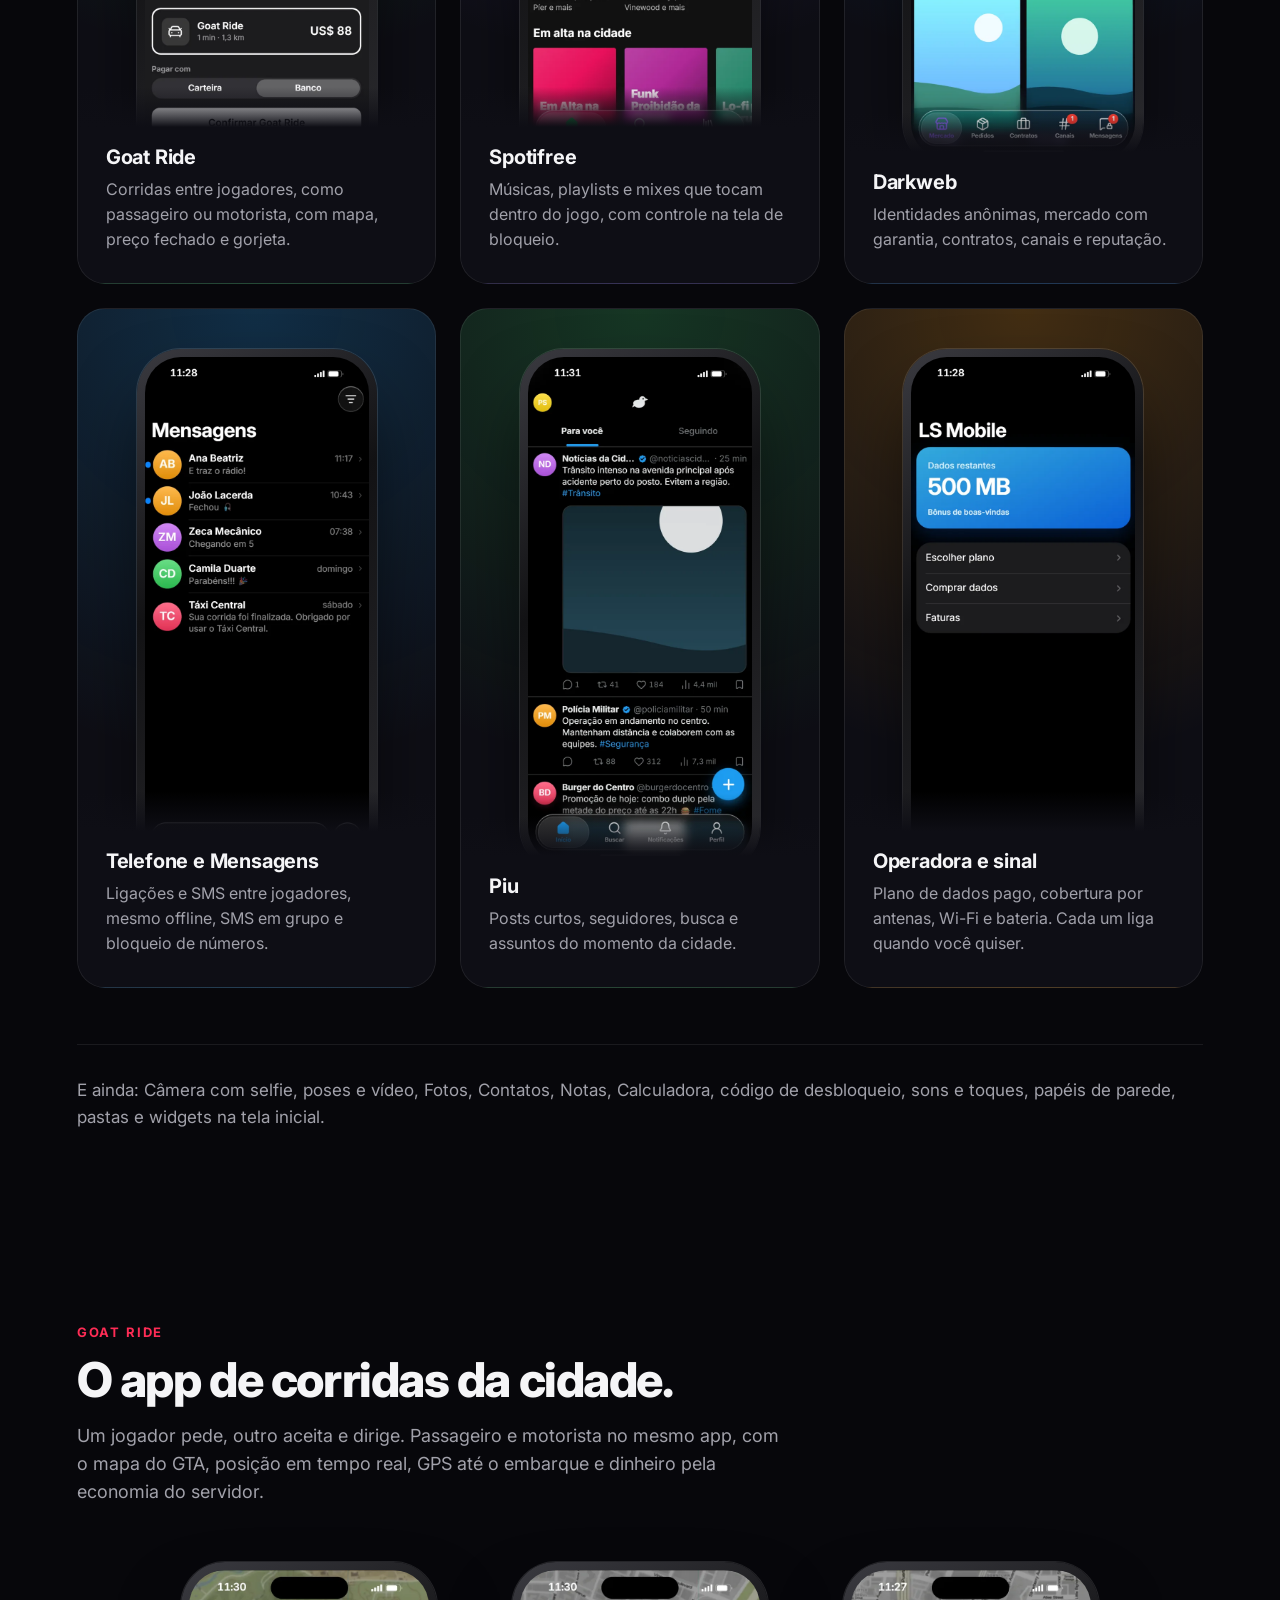
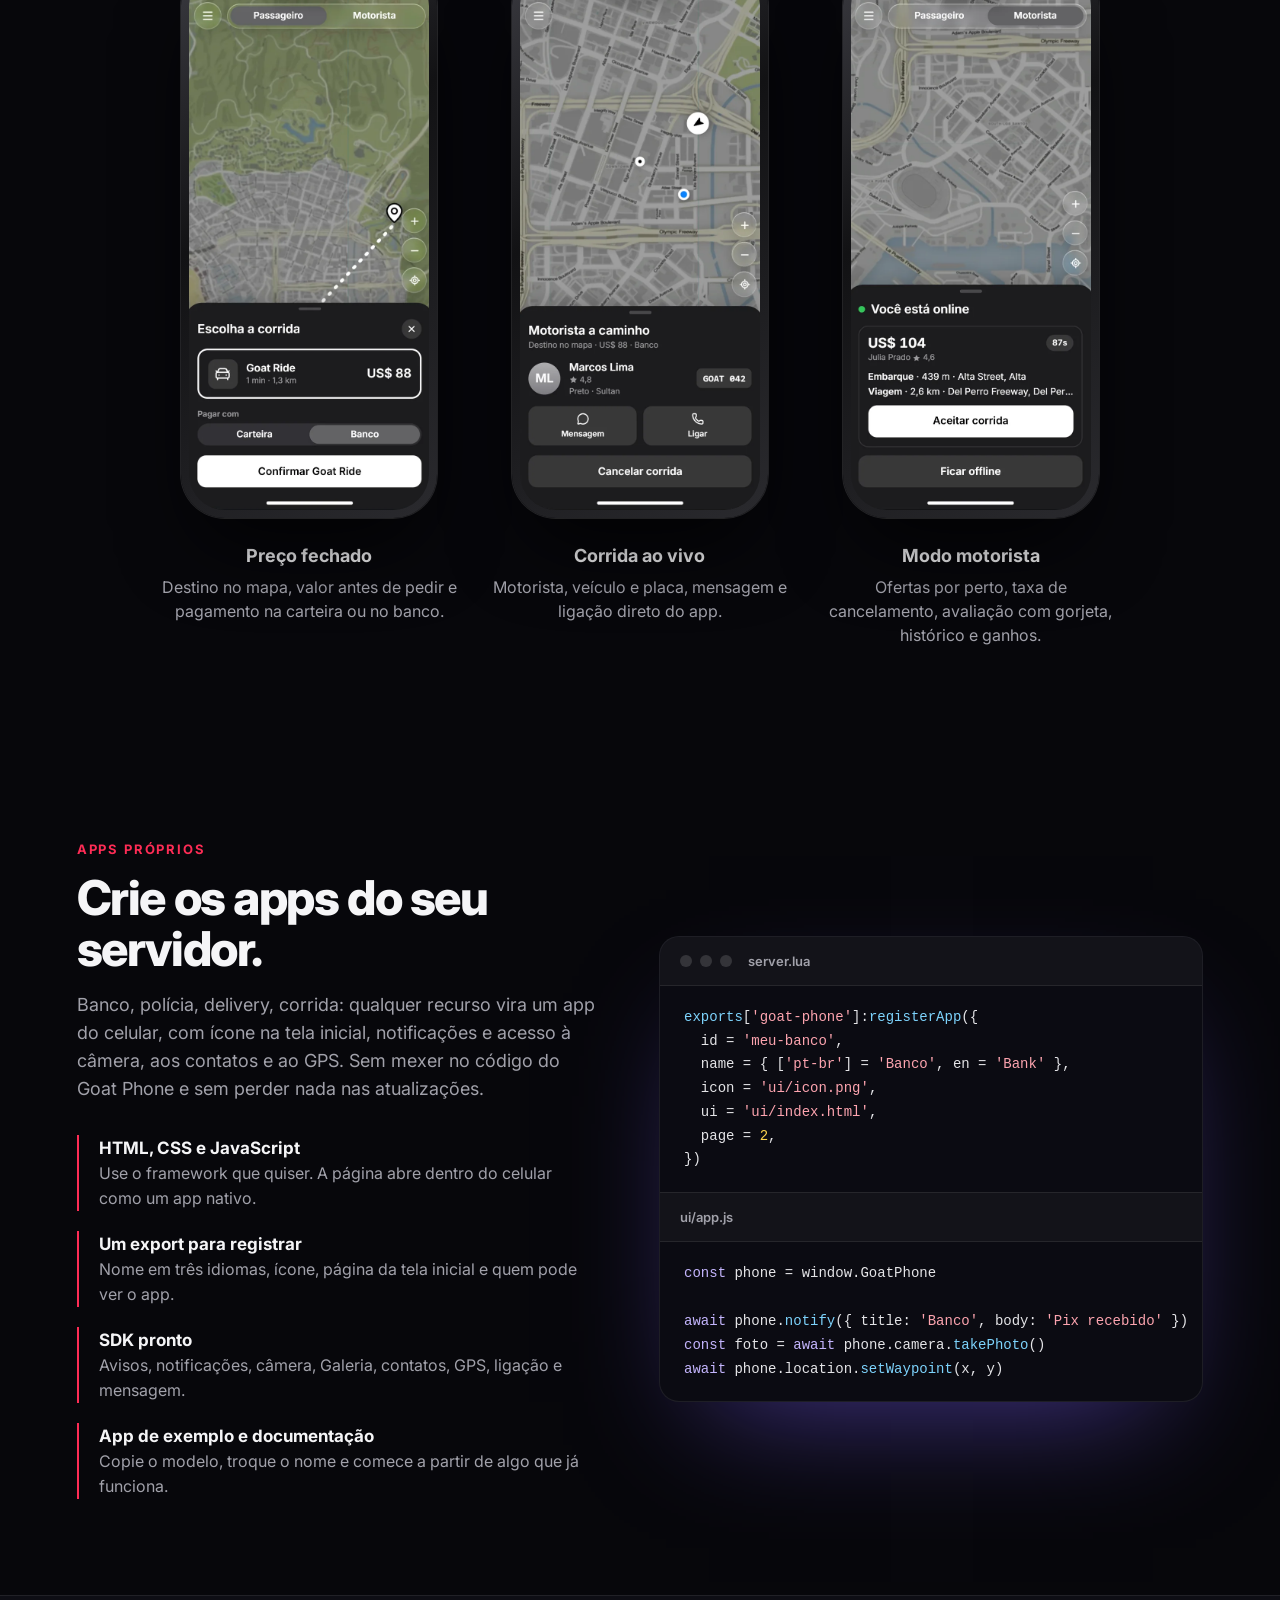
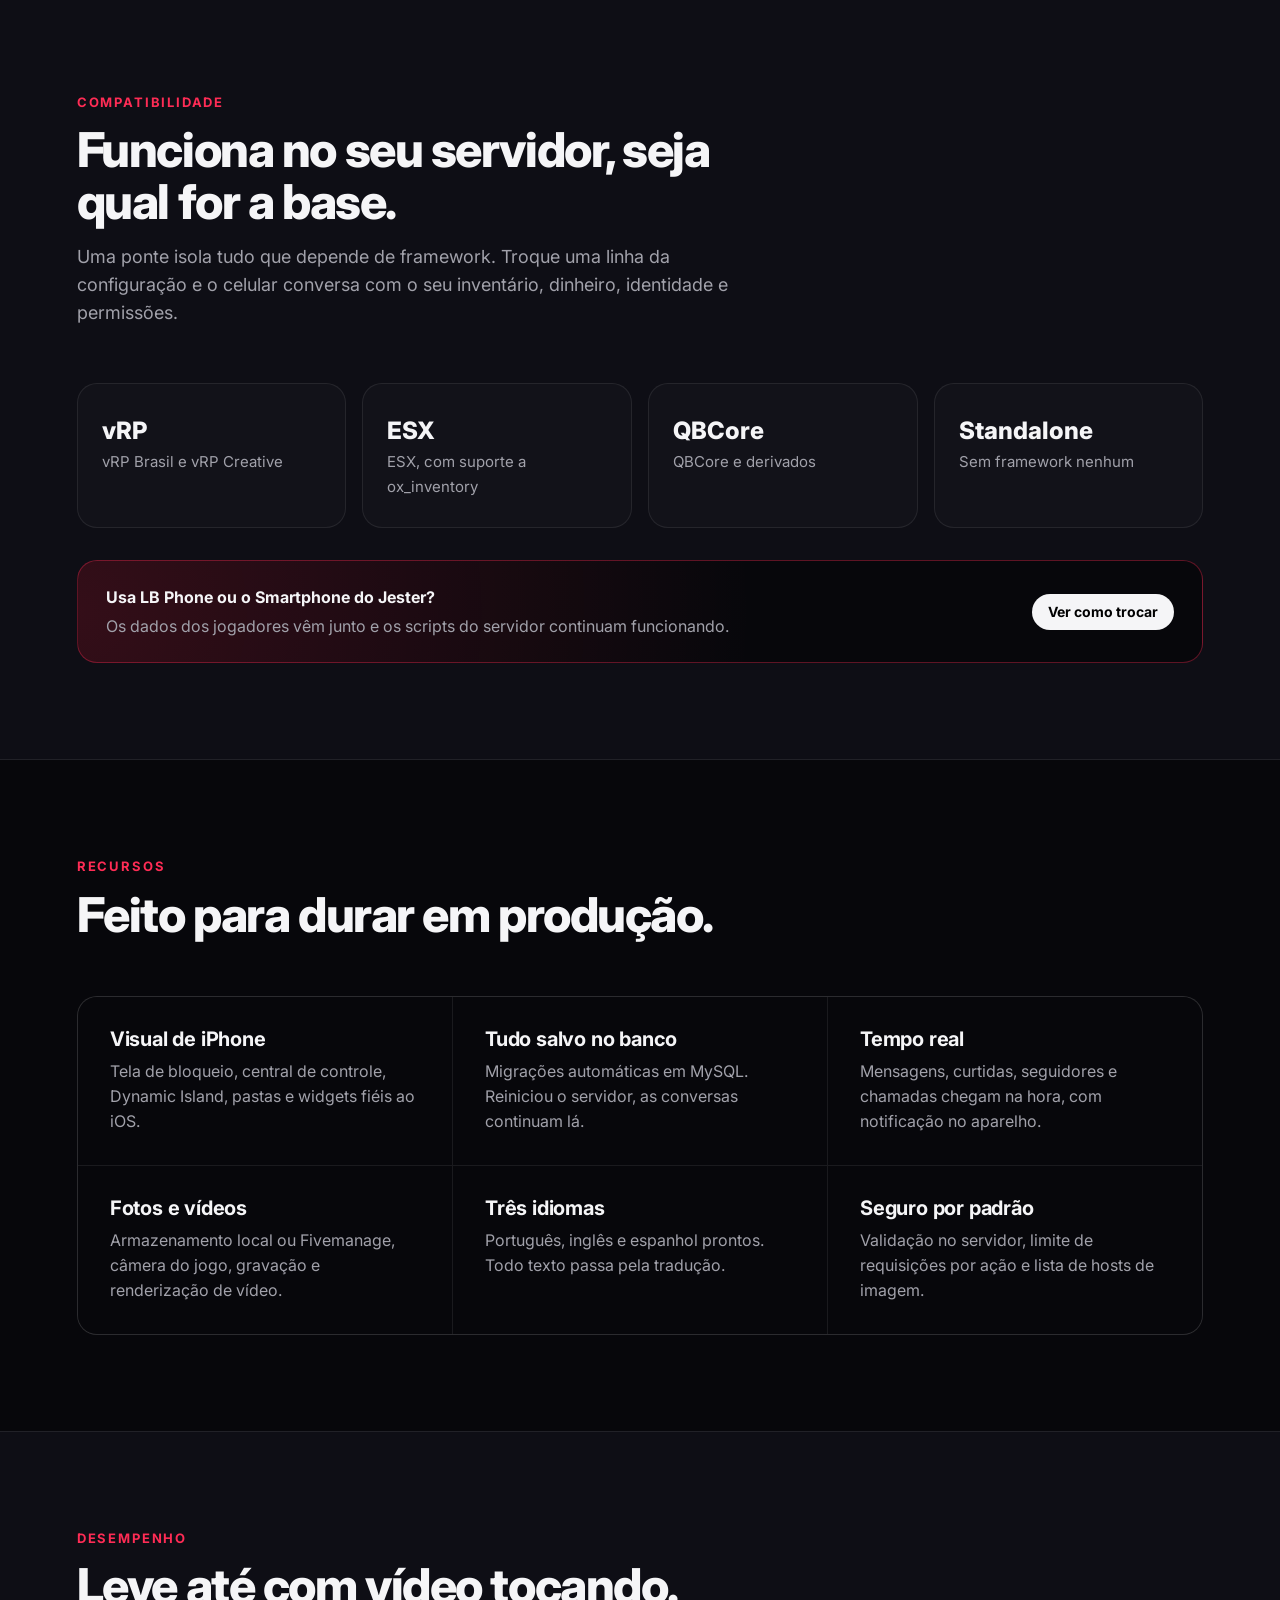
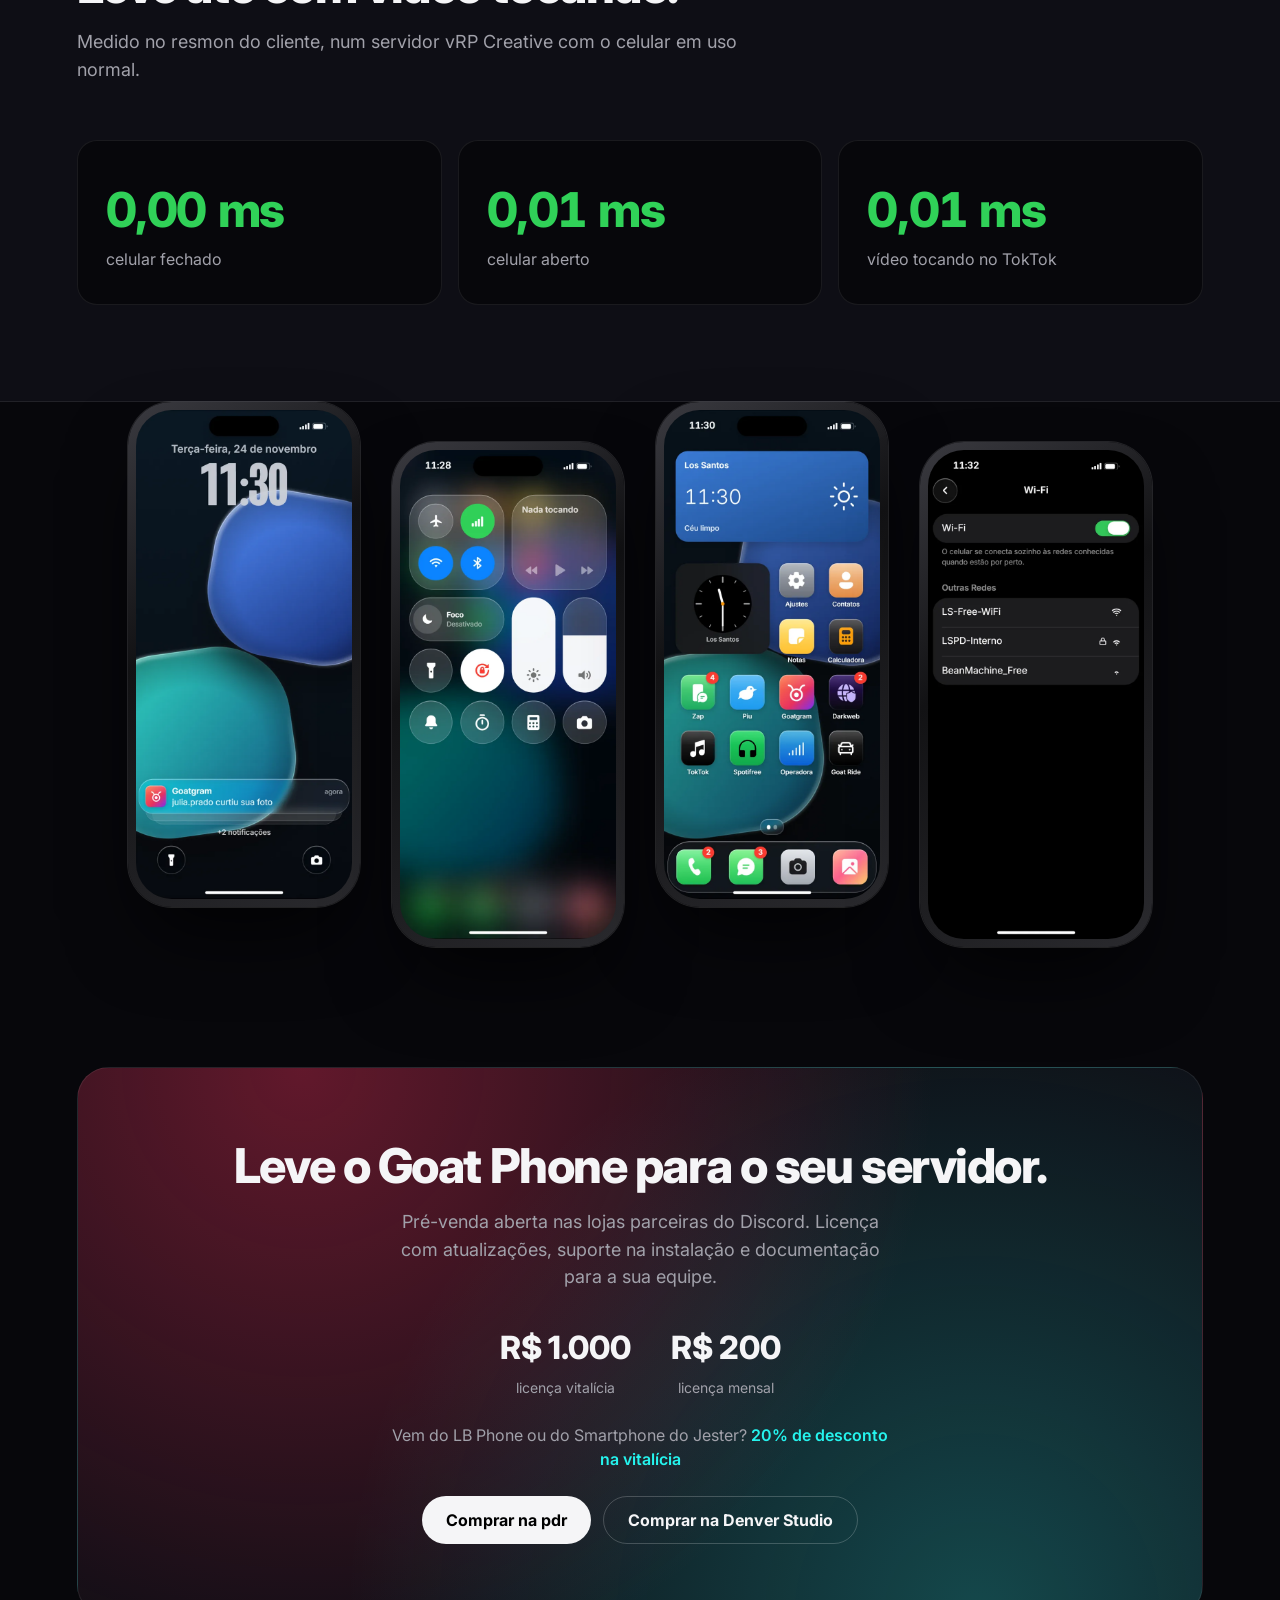
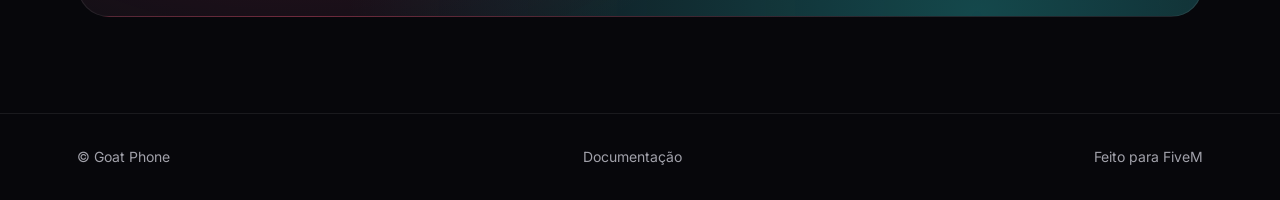
==== commit 309fc303: "feat: adicionados vídeo da migração, desconto e desempenho" ====
--- a/index.html
+++ b/index.html
@@ -302,6 +302,21 @@
         </div>
       </section>
 
+      <section class="section section-alt" id="desempenho">
+        <div class="section-head">
+          <p class="eyebrow">Desempenho</p>
+          <h2>Leve até com vídeo tocando.</h2>
+          <p>
+            Medido no resmon do cliente, num servidor vRP Creative com o celular em uso normal.
+          </p>
+        </div>
+        <ul class="perf">
+          <li><strong>0,00 ms</strong><span>celular fechado</span></li>
+          <li><strong>0,01 ms</strong><span>celular aberto</span></li>
+          <li><strong>0,01 ms</strong><span>vídeo tocando no TokTok</span></li>
+        </ul>
+      </section>
+
       <section class="section gallery-section">
         <div class="gallery">
           <div class="phone phone-card"><img src="assets/tela-lock.webp" alt="Tela de bloqueio com notificações" /></div>
@@ -318,6 +333,10 @@
           <div><strong>R$ 1.000</strong><span>licença vitalícia</span></div>
           <div><strong>R$ 200</strong><span>licença mensal</span></div>
         </div>
+        <p class="cta-switch">
+          Vem do LB Phone ou do Smartphone do Jester?
+          <a href="vindo-do-lb-jester.html">20% de desconto na vitalícia</a>
+        </p>
         <div class="cta-actions">
           <a class="button" href="https://discord.gg/nSWrYVPFM" target="_blank" rel="noopener" data-buy-link>Comprar na pdr</a>
           <a class="button button-ghost" href="https://discord.gg/STuVtdvbc" target="_blank" rel="noopener" data-buy-link>Comprar na Denver Studio</a>
--- a/styles.css
+++ b/styles.css
@@ -551,6 +551,35 @@
   font-size: 0.9375rem;
 }
 
+.perf {
+  display: grid;
+  grid-template-columns: repeat(3, minmax(0, 1fr));
+  gap: 1rem;
+  margin: 0;
+  padding: 0;
+  list-style: none;
+}
+
+.perf li {
+  padding: 2rem 1.75rem;
+  border: 1px solid var(--line);
+  border-radius: var(--radius);
+  background: var(--bg);
+}
+
+.perf strong {
+  display: block;
+  color: #30d158;
+  font-size: clamp(2.25rem, 4vw, 3rem);
+  font-weight: 800;
+  letter-spacing: -0.03em;
+  font-variant-numeric: tabular-nums;
+}
+
+.perf span {
+  color: var(--muted);
+}
+
 .features {
   display: grid;
   grid-template-columns: repeat(3, minmax(0, 1fr));
@@ -629,6 +658,22 @@
   font-size: 0.875rem;
 }
 
+.cta-prices s {
+  color: #71717a;
+  font-size: 1rem;
+  font-weight: 600;
+}
+
+.cta .cta-switch {
+  margin: -0.5rem auto 1.5rem;
+  font-size: 1rem;
+}
+
+.cta-switch a {
+  color: var(--accent-2);
+  font-weight: 600;
+}
+
 .cta-actions {
   display: flex;
   flex-wrap: wrap;
@@ -676,6 +721,7 @@
 }
 
 @media (max-width: 600px) {
+  .perf,
   .ride-grid,
   .showcase,
   .features,
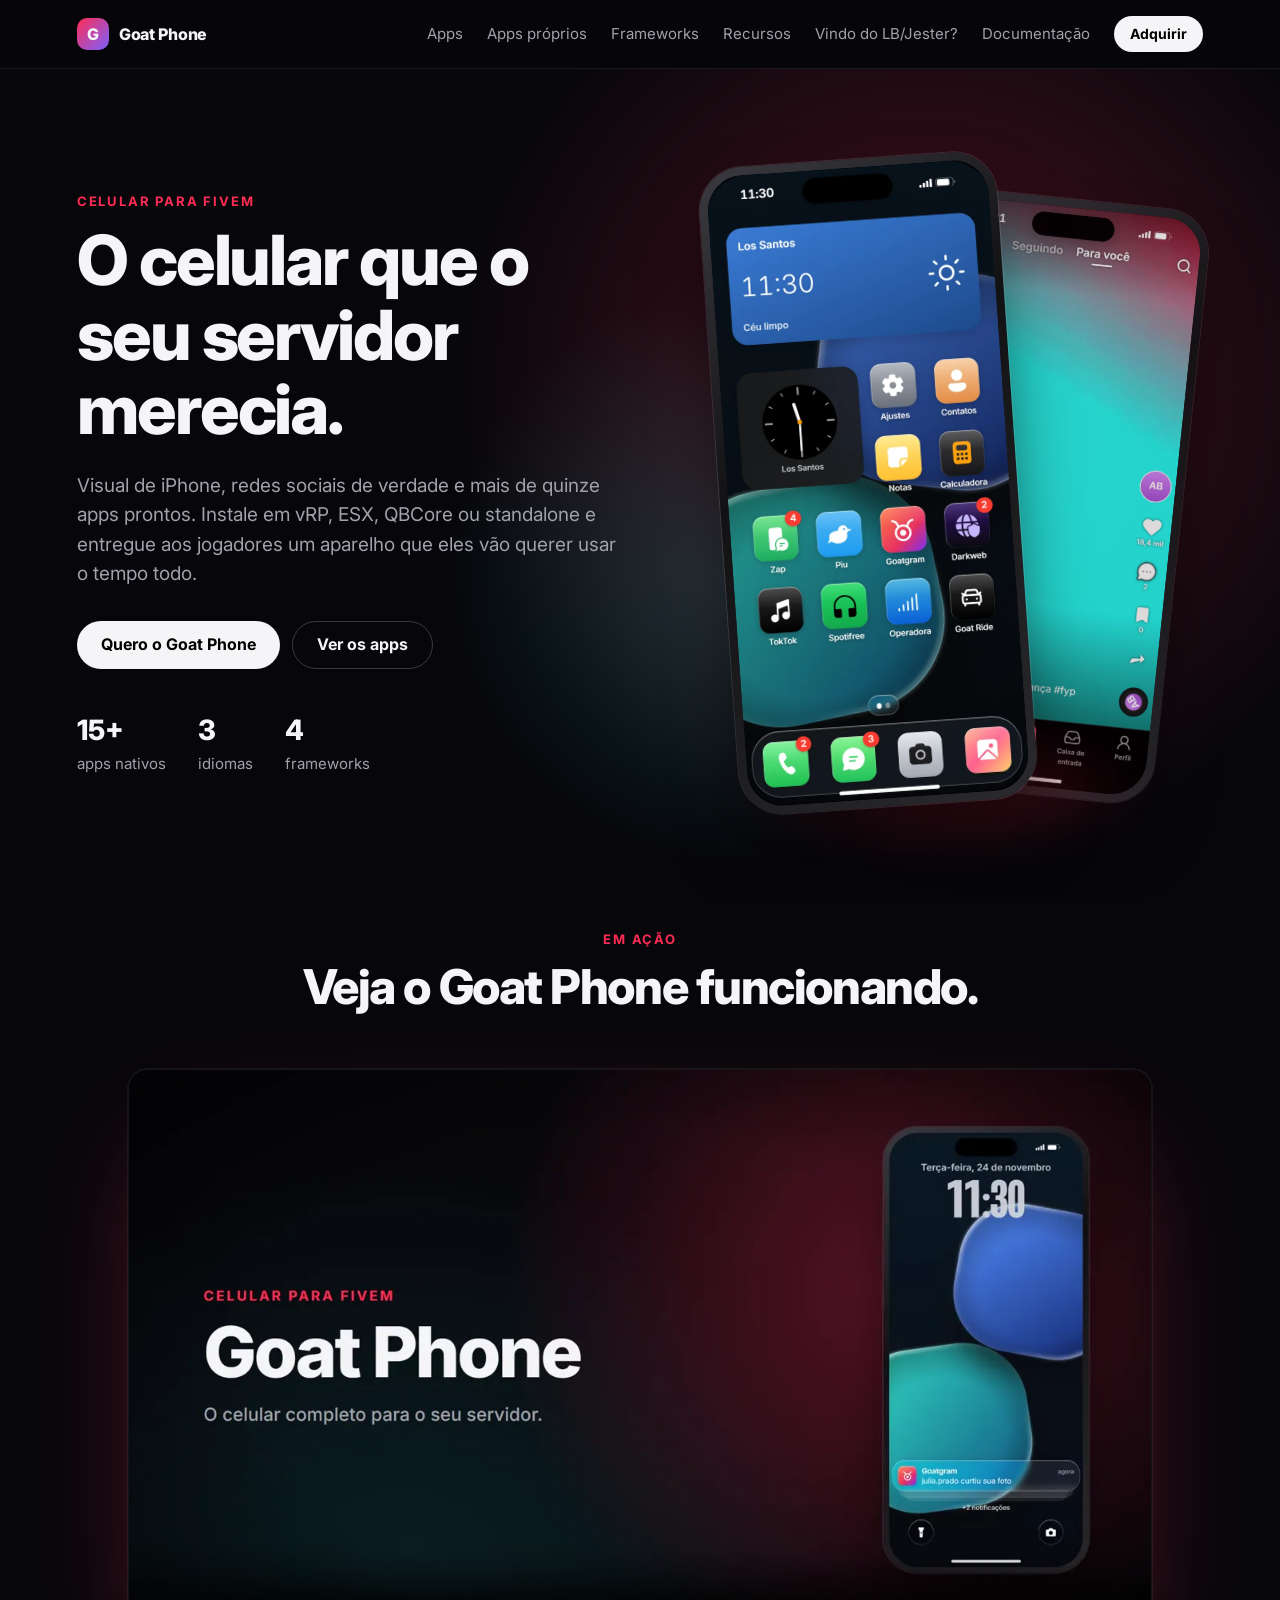
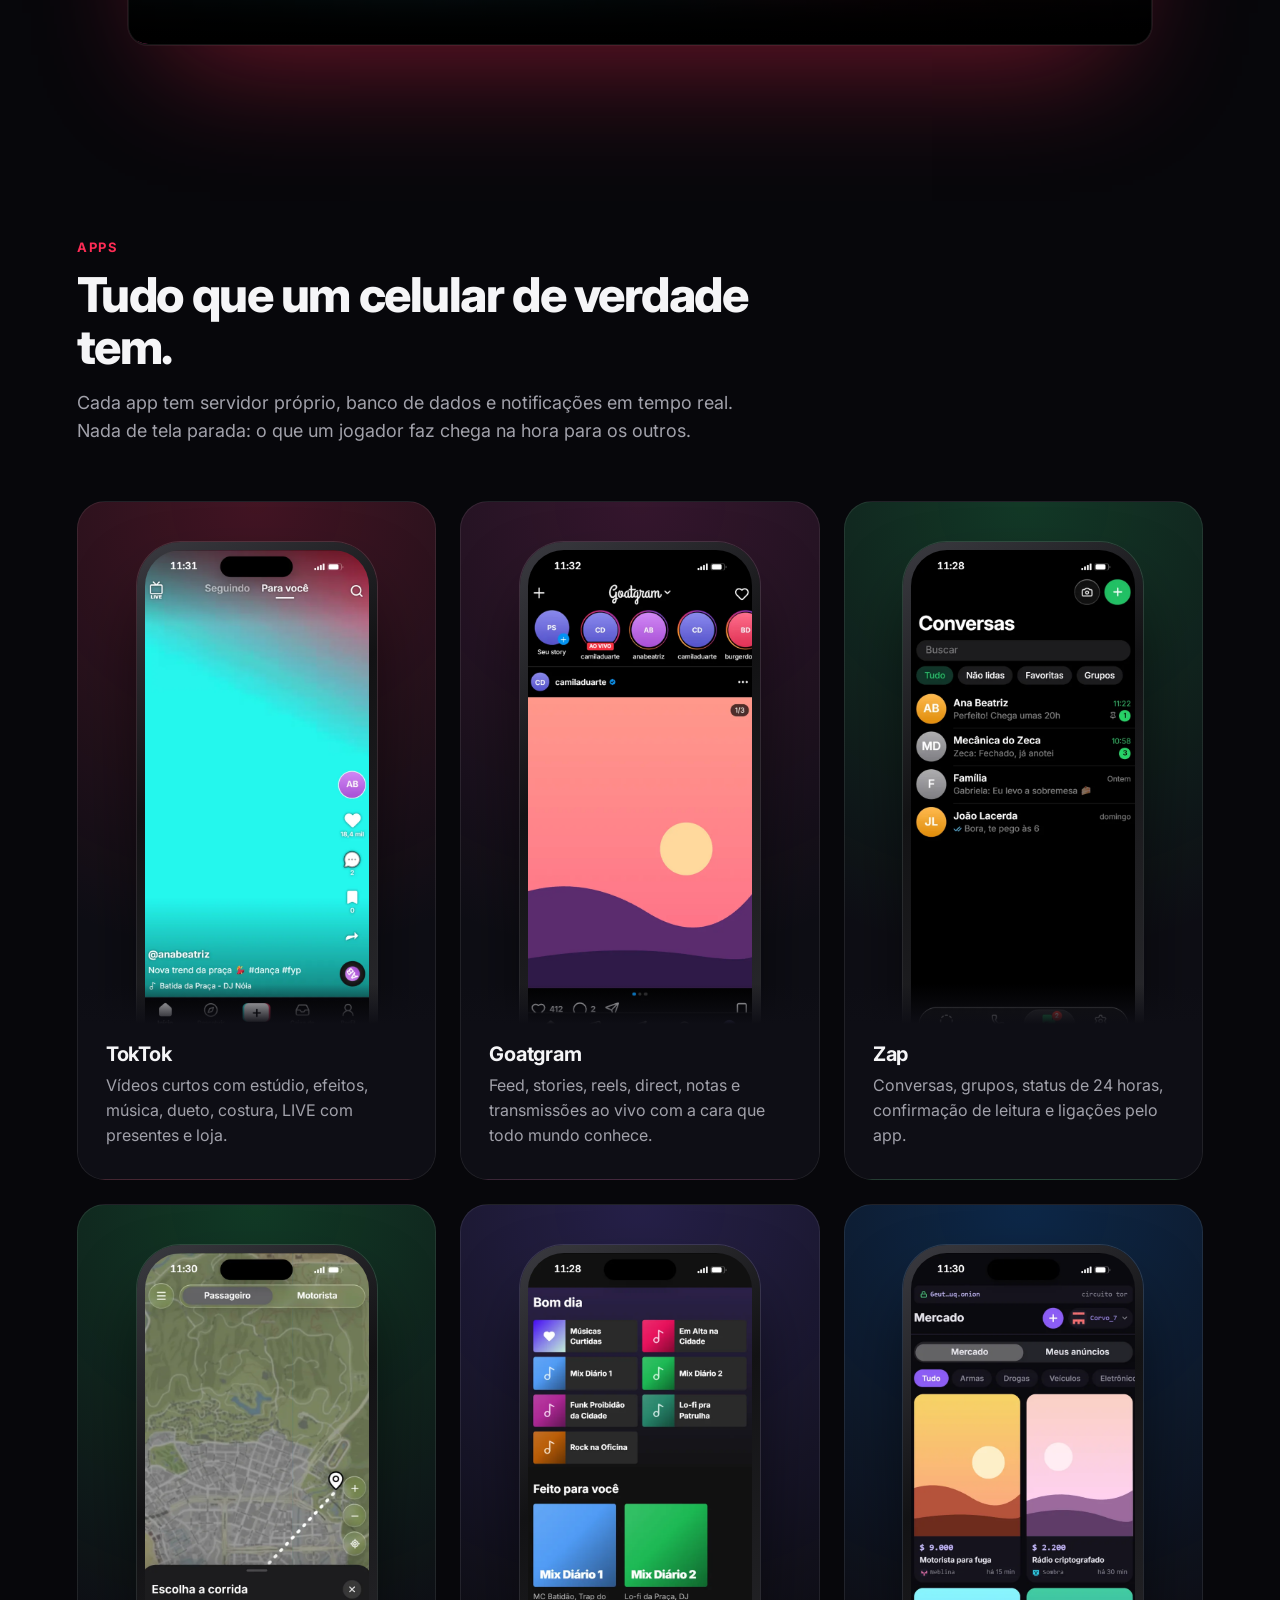
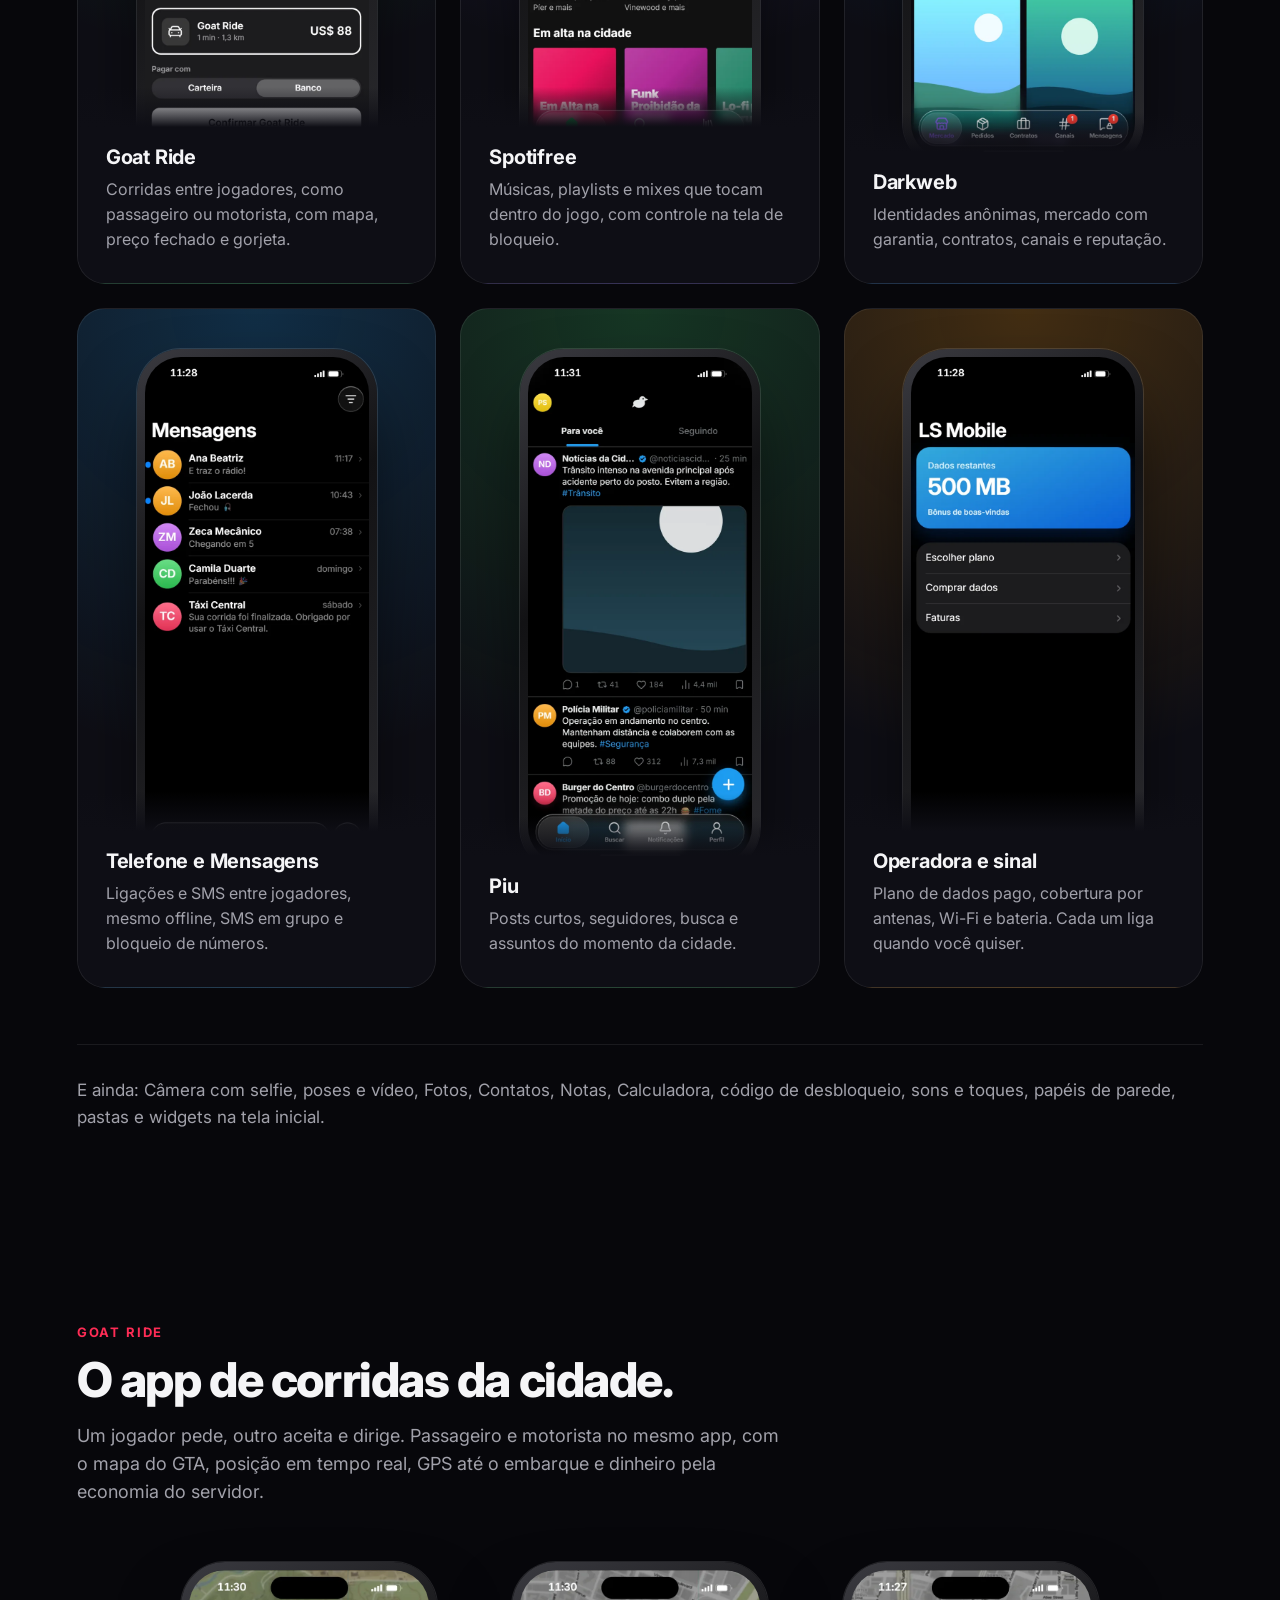
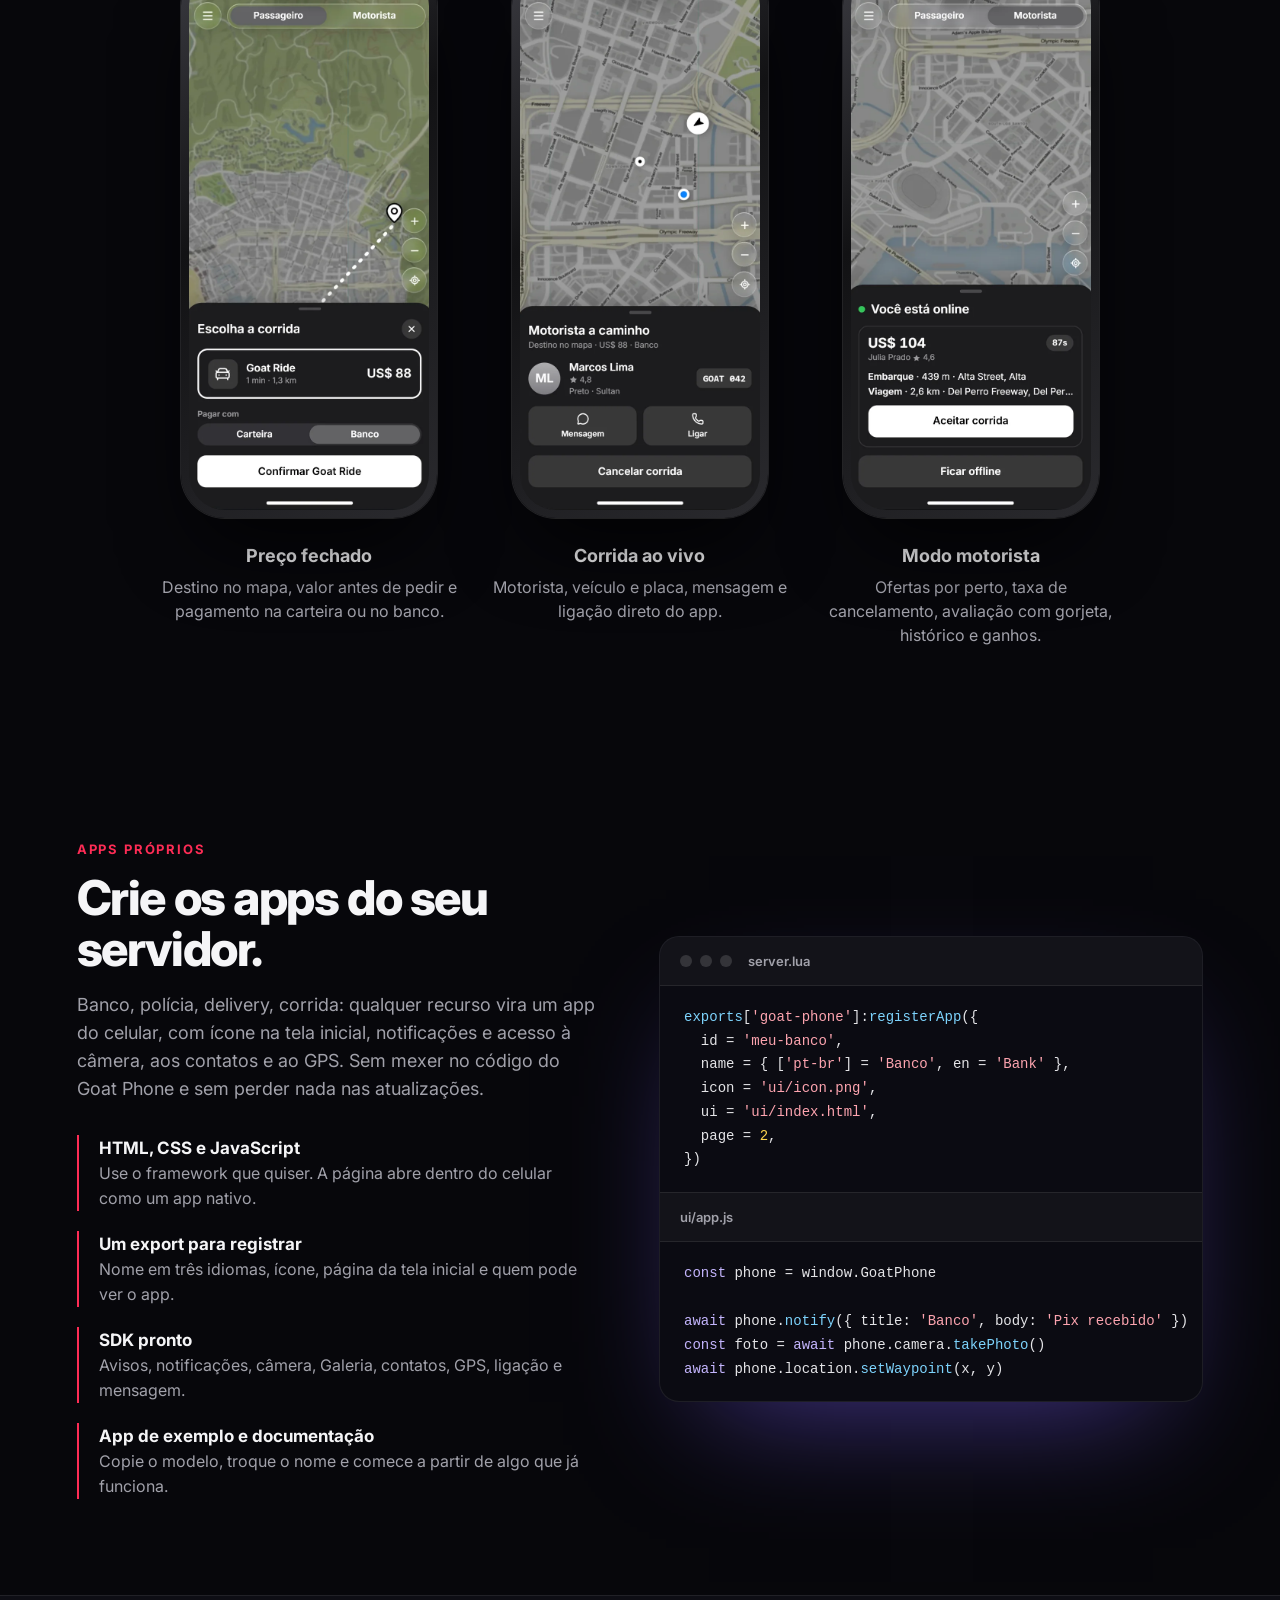
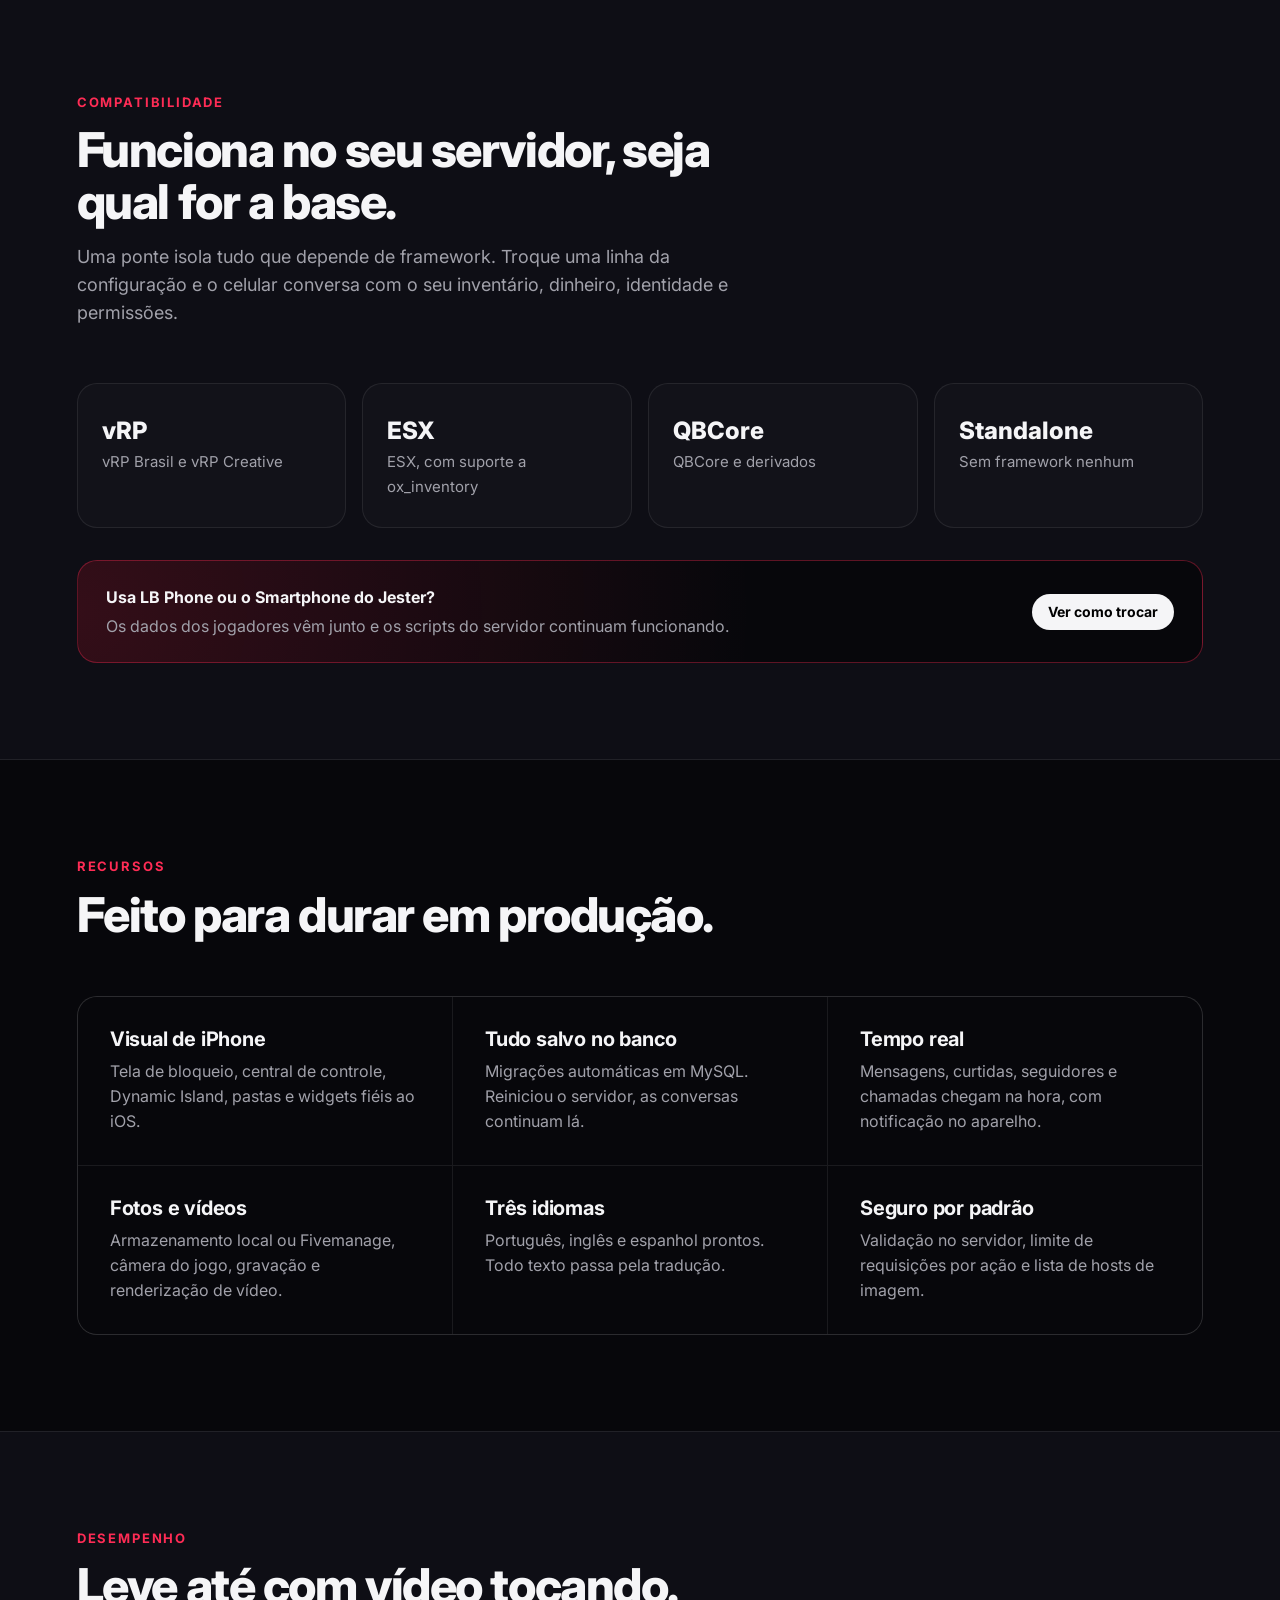
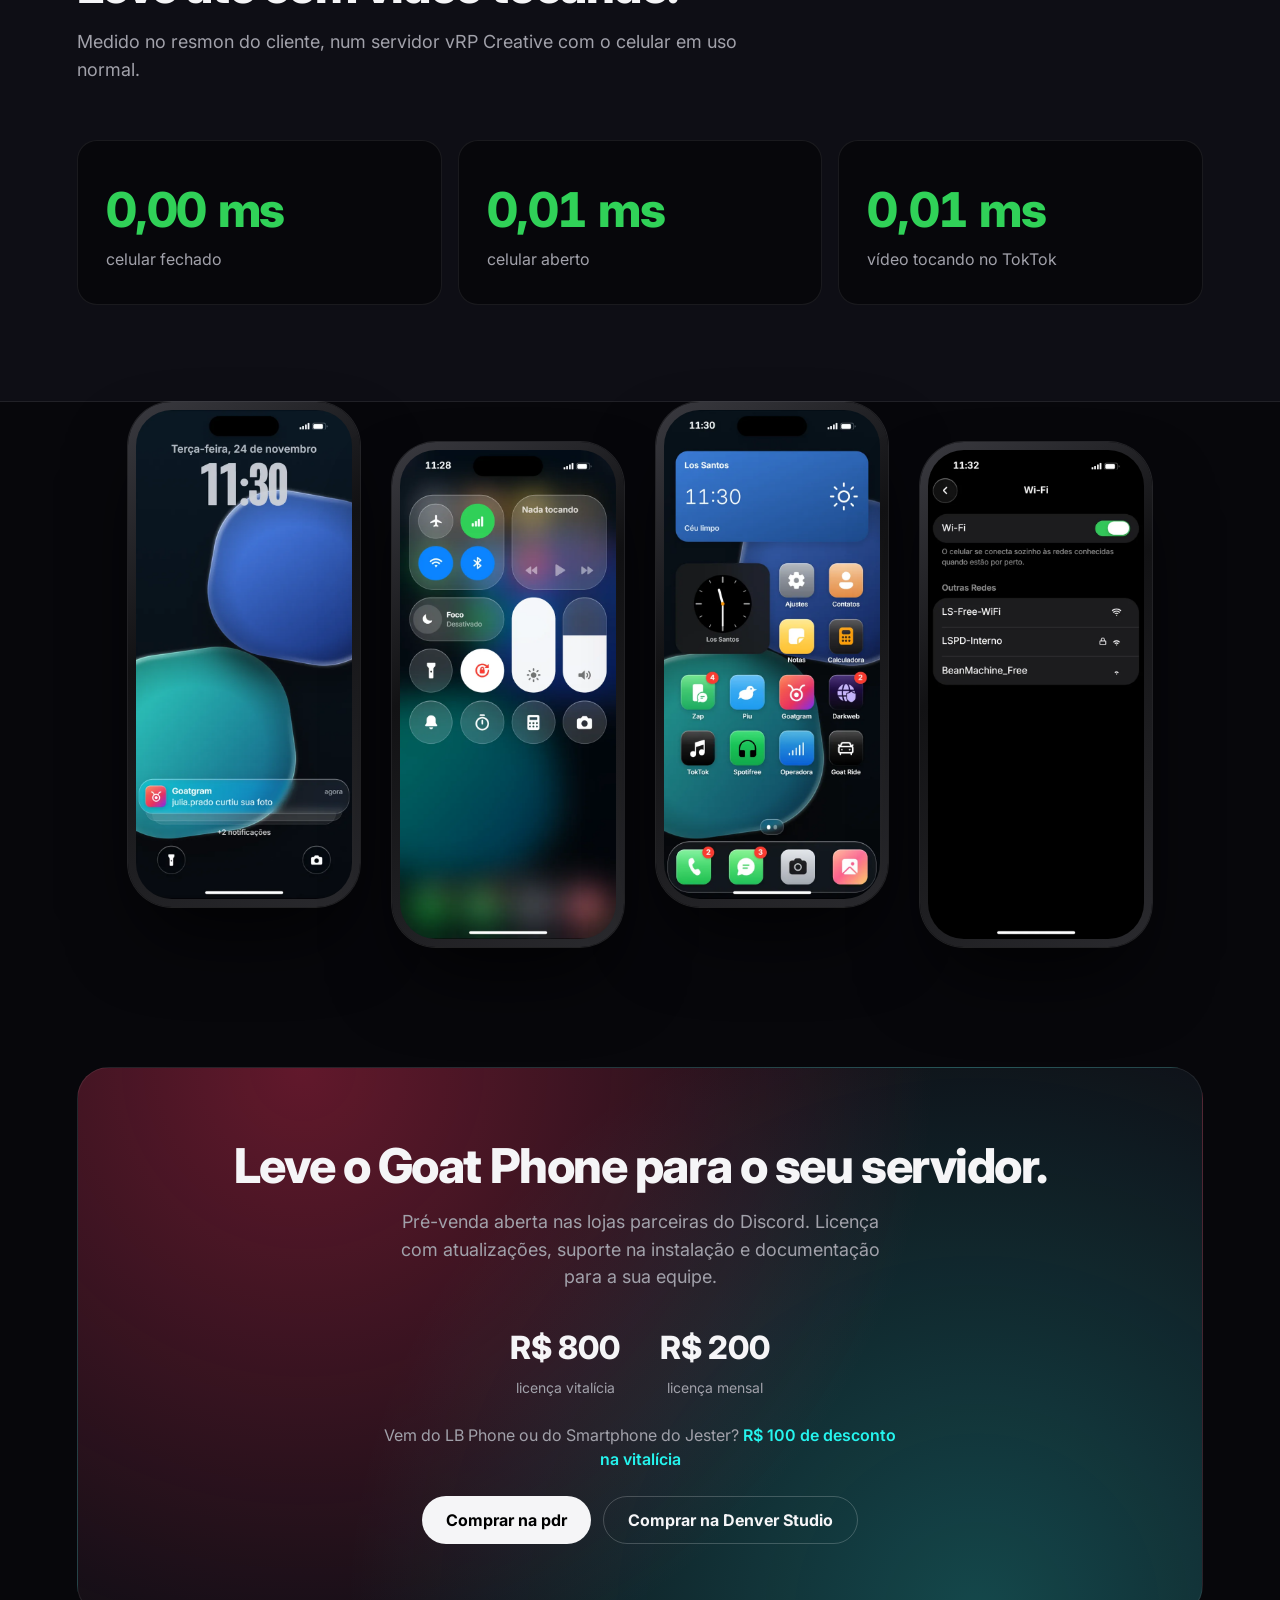
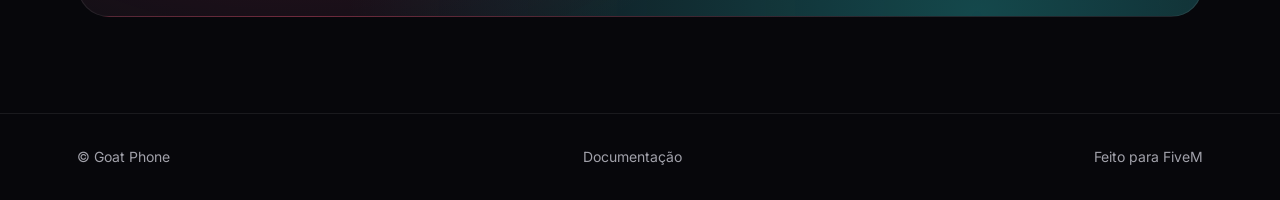
==== commit 2f48cc6a: "fix: atualizados preços e desconto de troca" ====
--- a/index.html
+++ b/index.html
@@ -330,12 +330,12 @@
         <h2>Leve o Goat Phone para o seu servidor.</h2>
         <p>Pré-venda aberta nas lojas parceiras do Discord. Licença com atualizações, suporte na instalação e documentação para a sua equipe.</p>
         <div class="cta-prices">
-          <div><strong>R$ 1.000</strong><span>licença vitalícia</span></div>
+          <div><strong>R$ 800</strong><span>licença vitalícia</span></div>
           <div><strong>R$ 200</strong><span>licença mensal</span></div>
         </div>
         <p class="cta-switch">
           Vem do LB Phone ou do Smartphone do Jester?
-          <a href="vindo-do-lb-jester.html">20% de desconto na vitalícia</a>
+          <a href="vindo-do-lb-jester.html">R$ 100 de desconto na vitalícia</a>
         </p>
         <div class="cta-actions">
           <a class="button" href="https://discord.gg/nSWrYVPFM" target="_blank" rel="noopener" data-buy-link>Comprar na pdr</a>
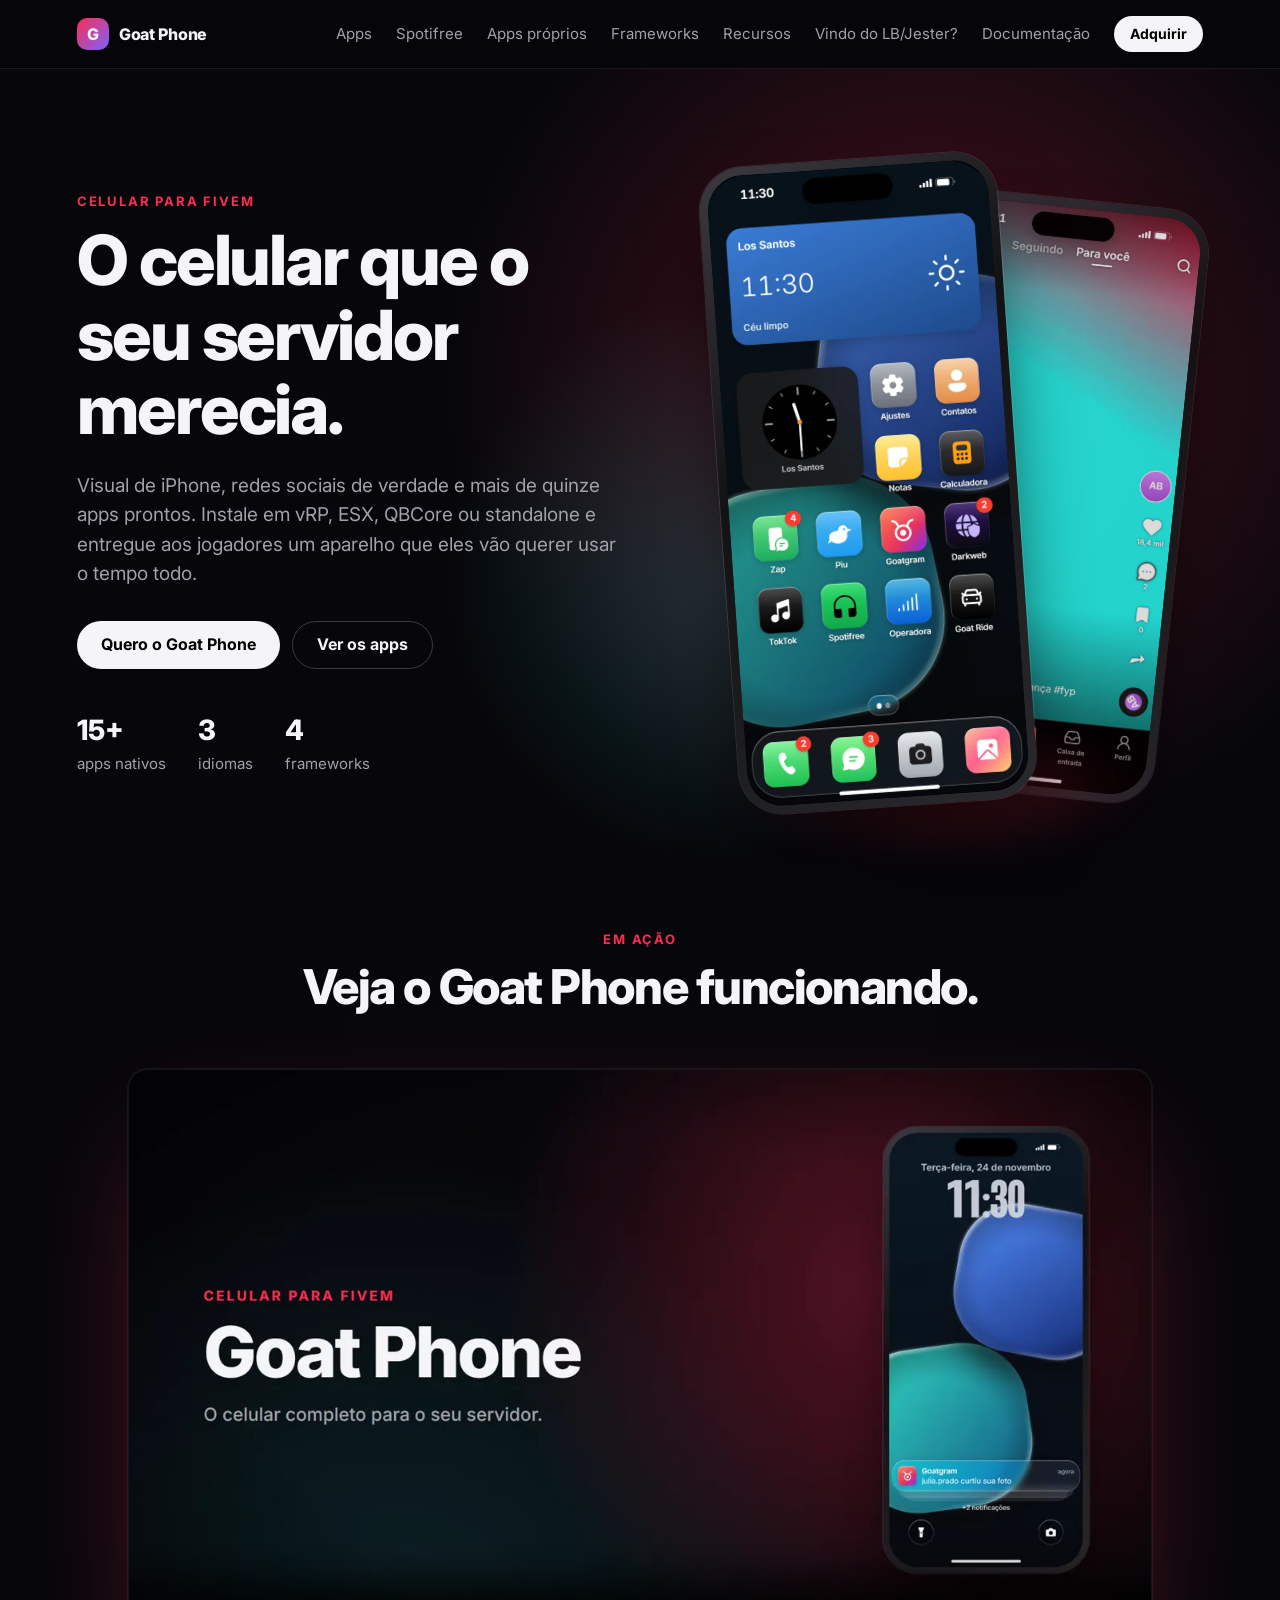
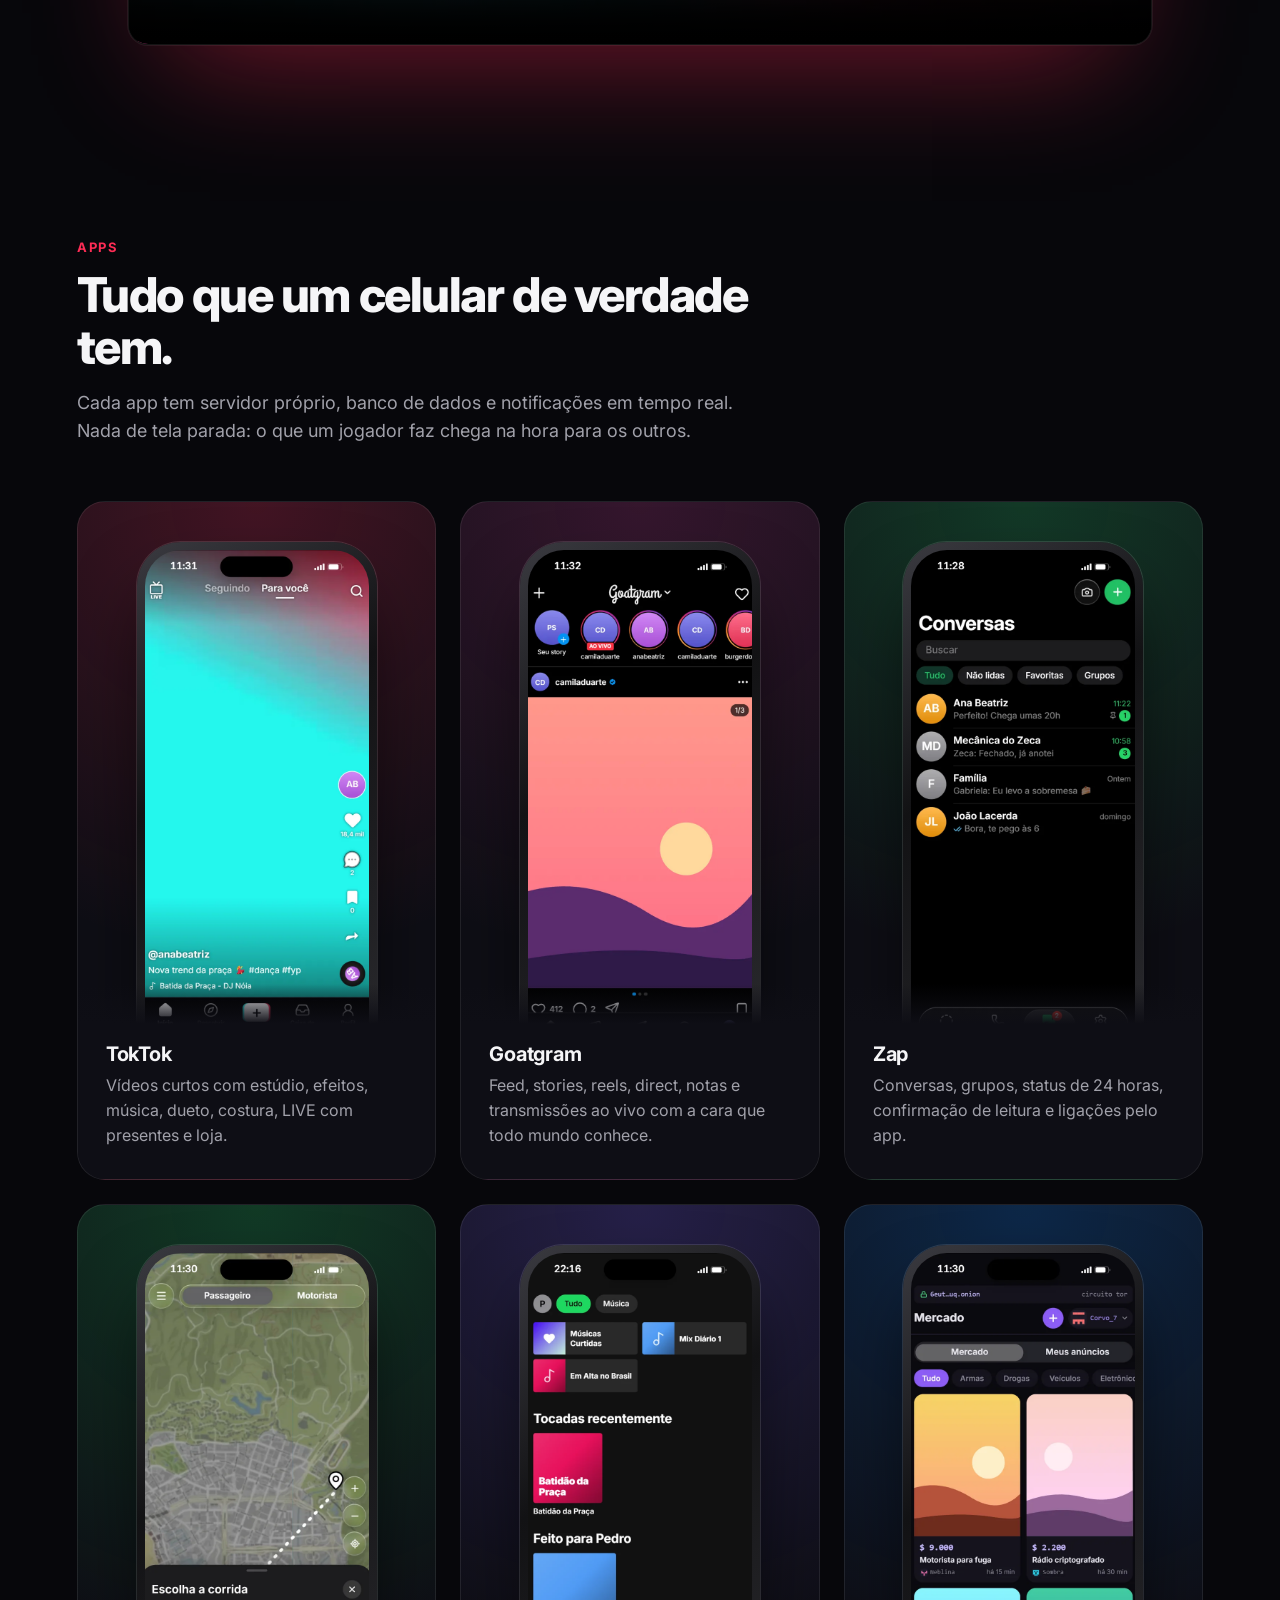
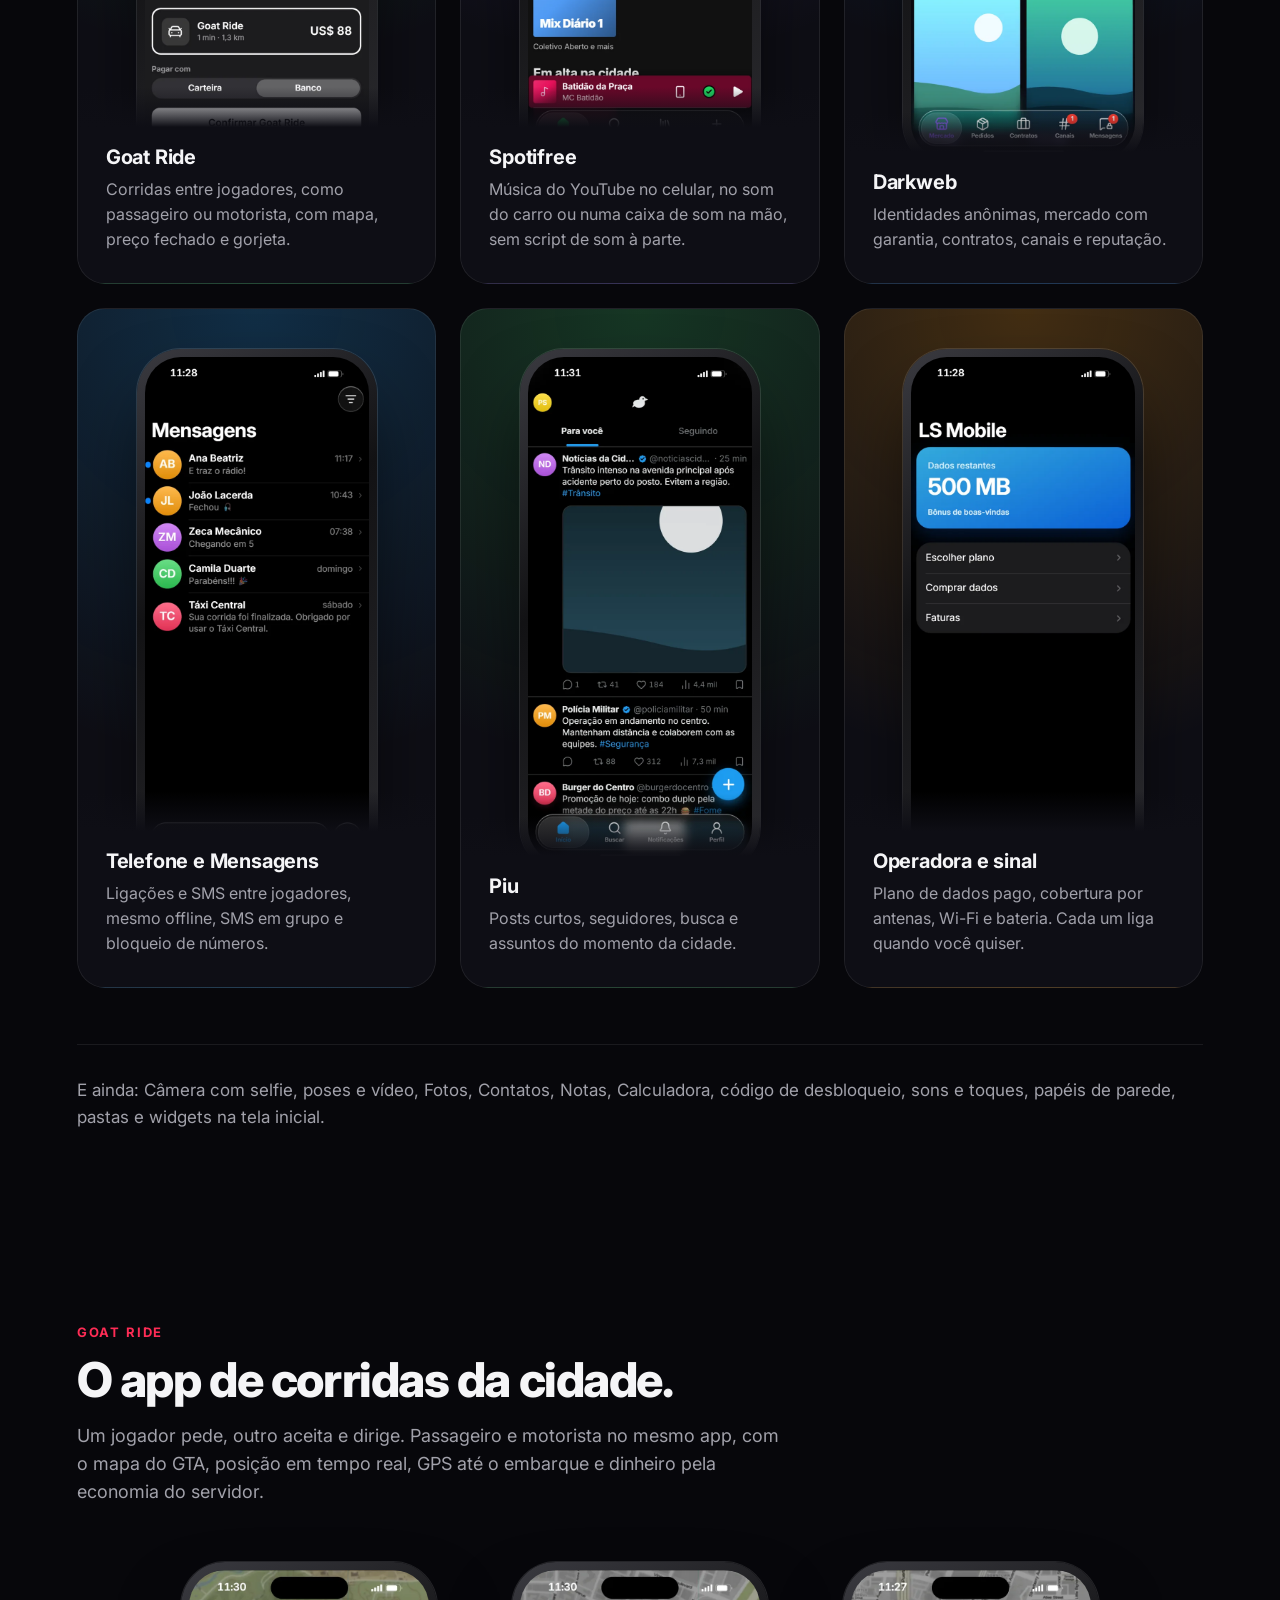
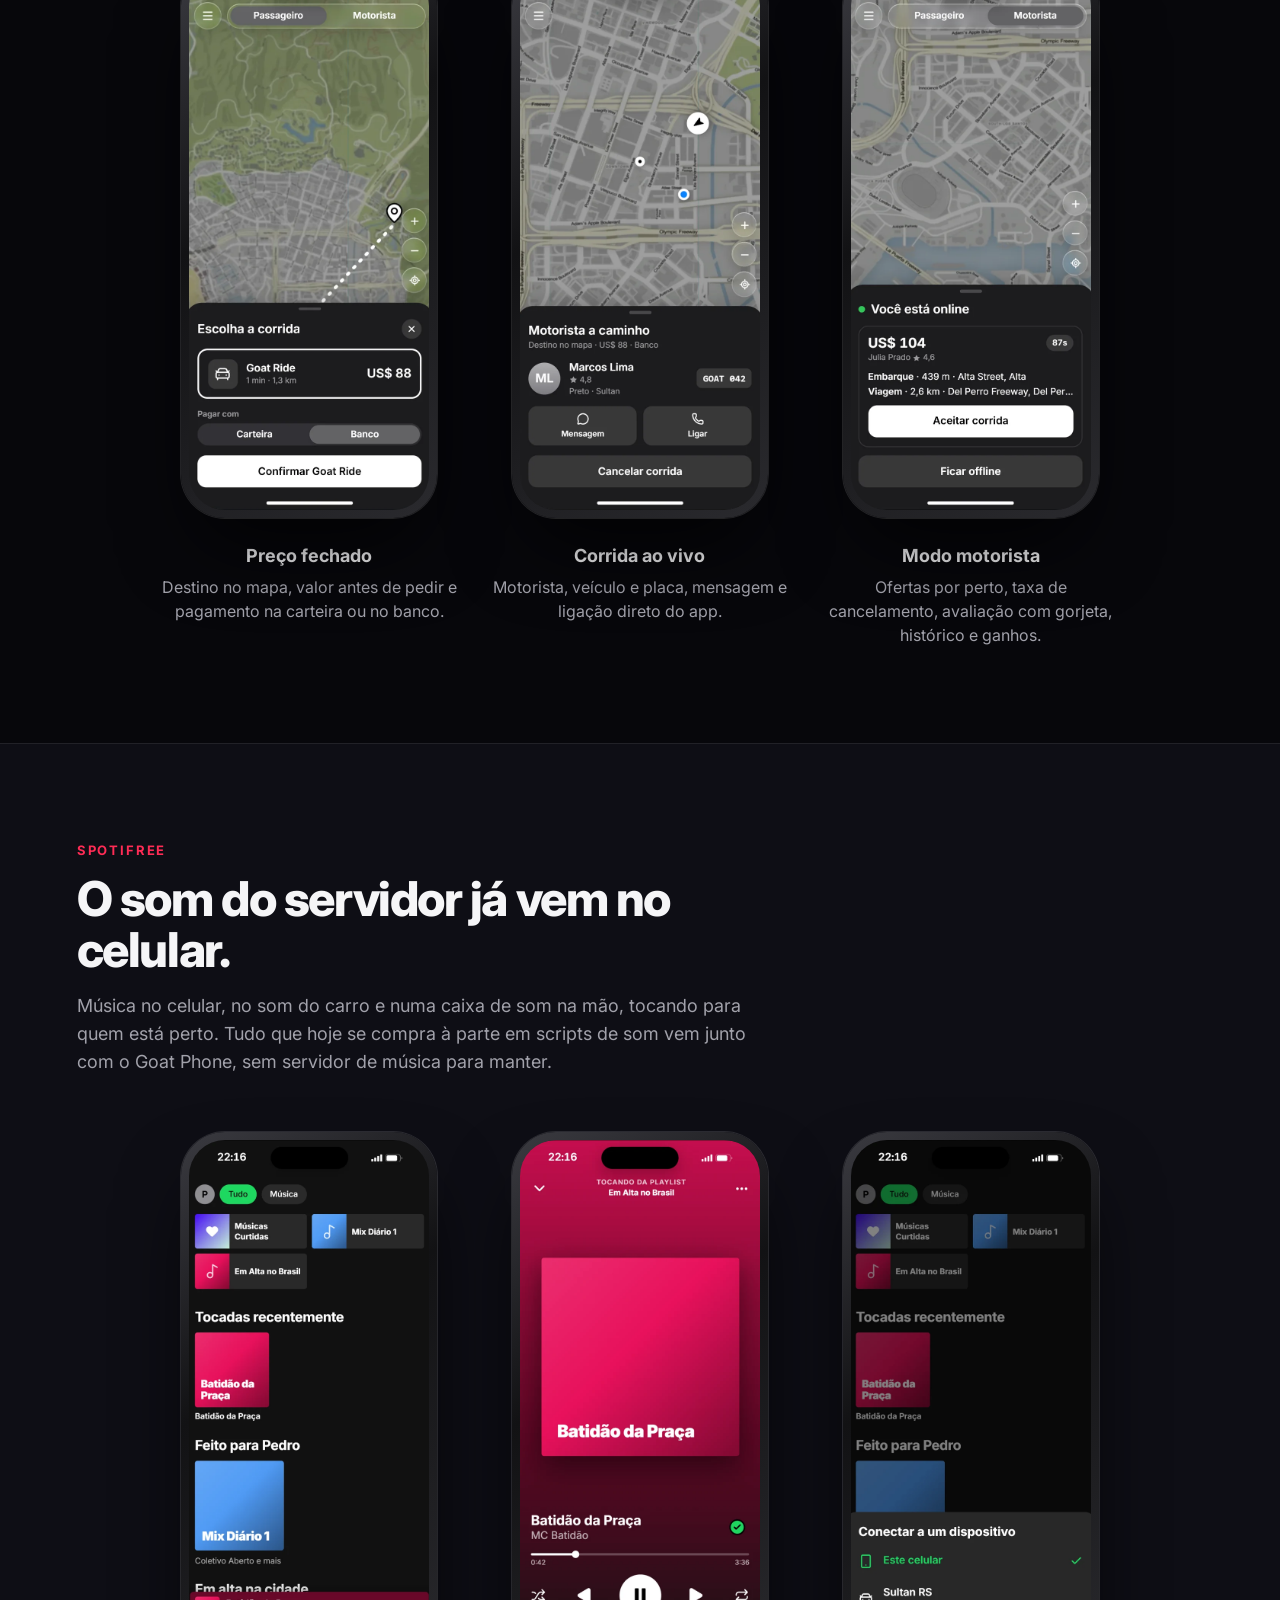
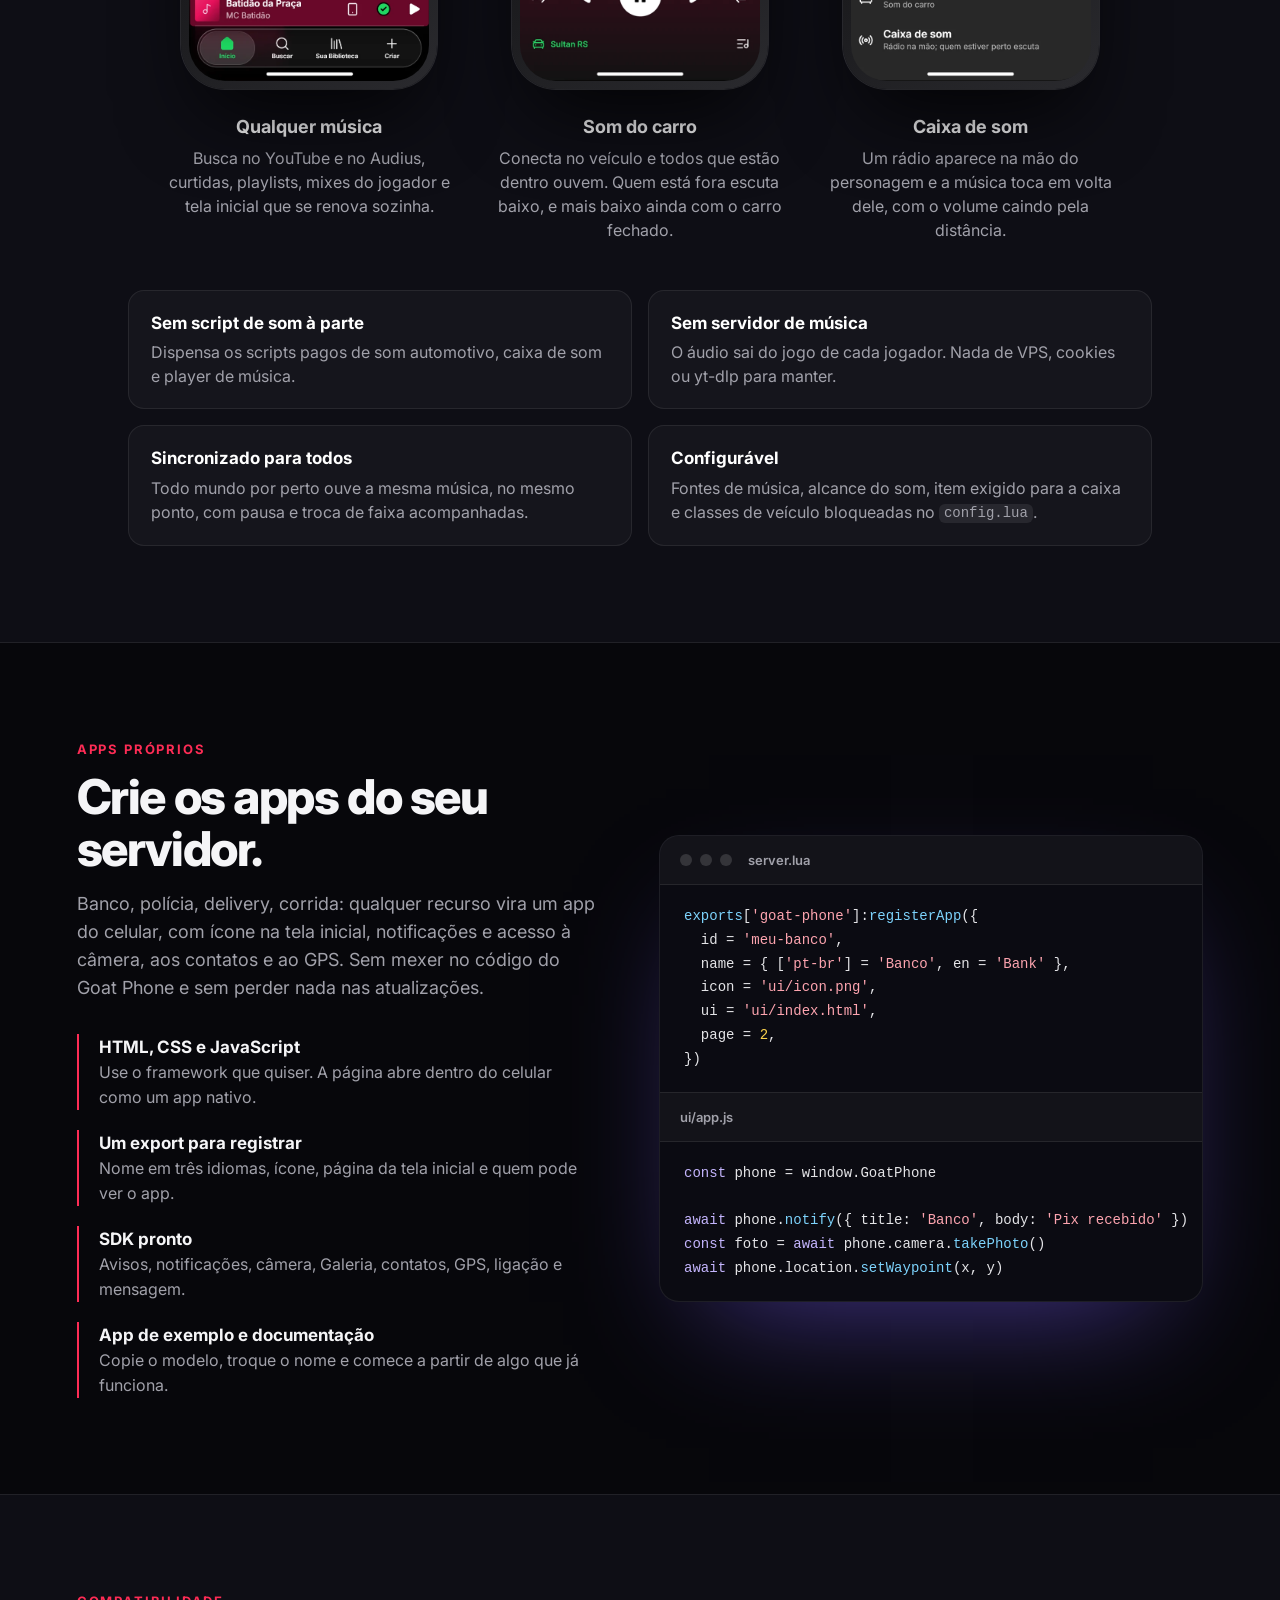
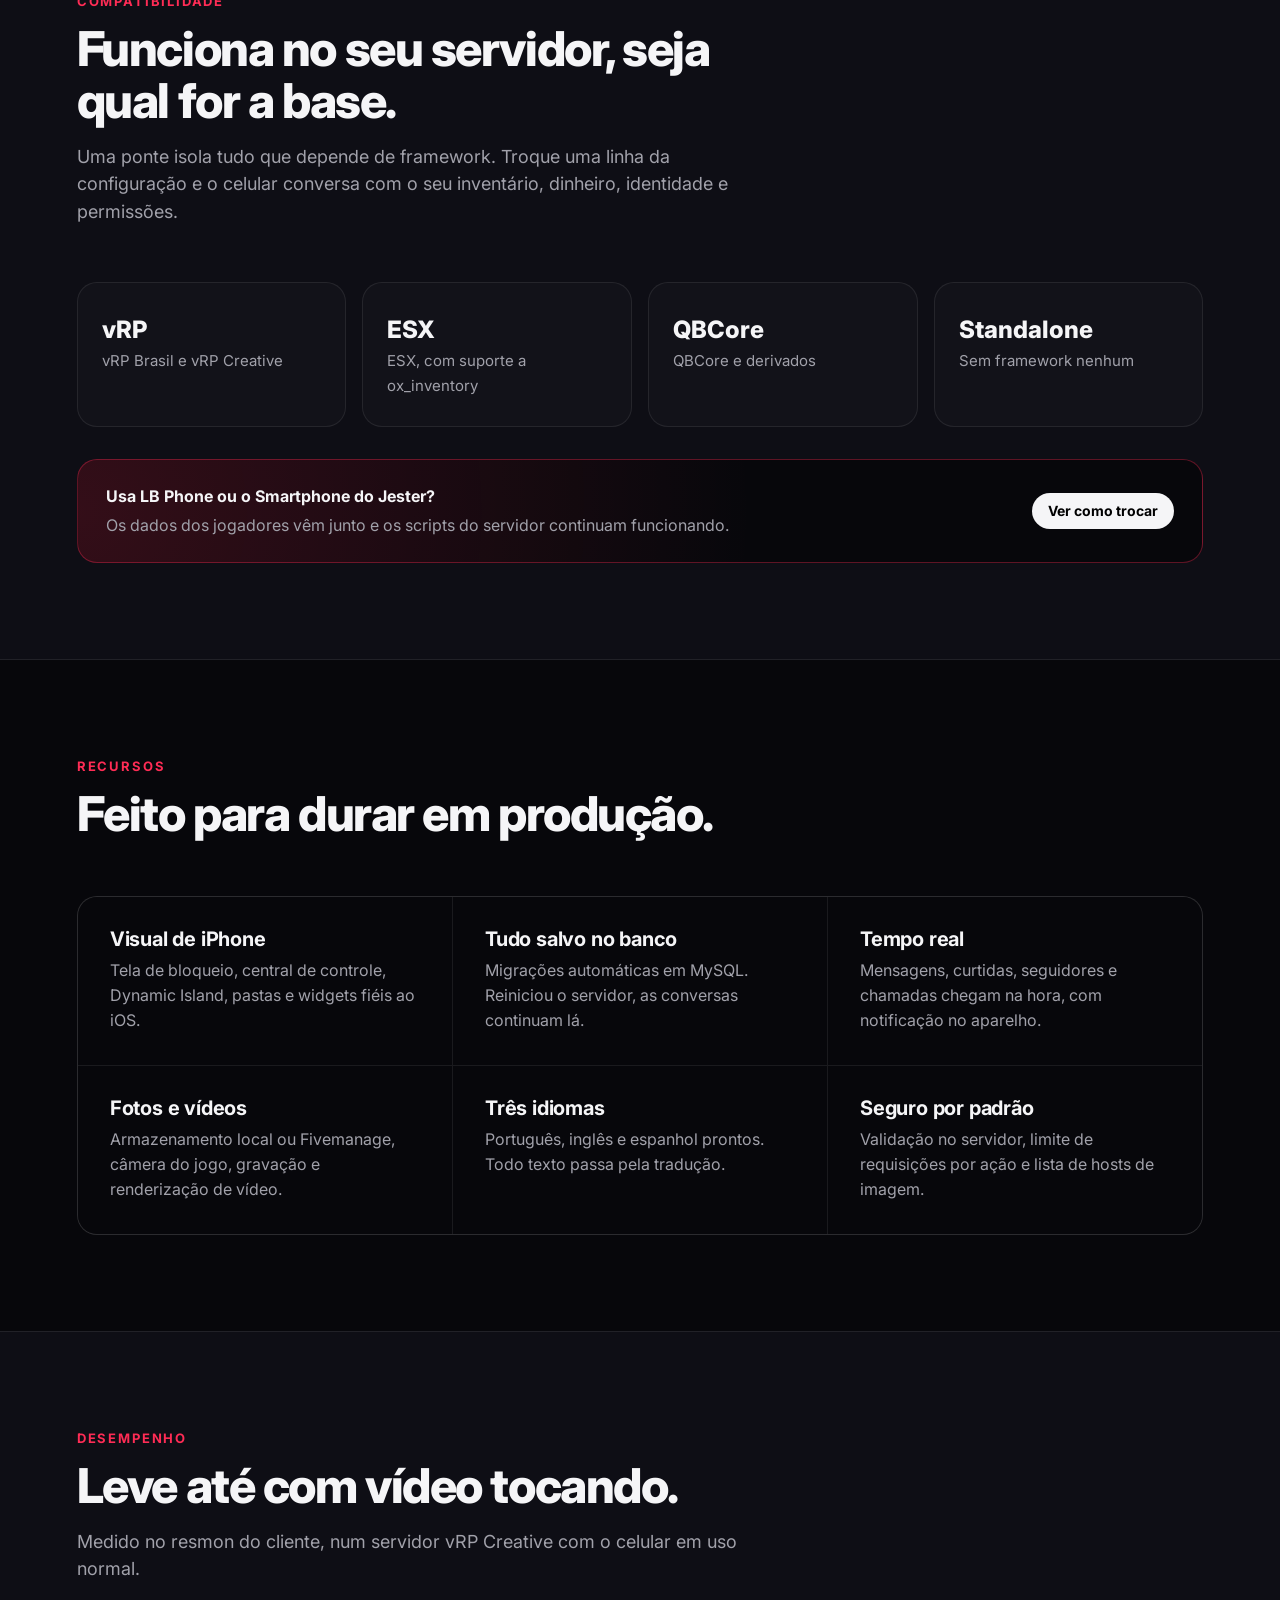
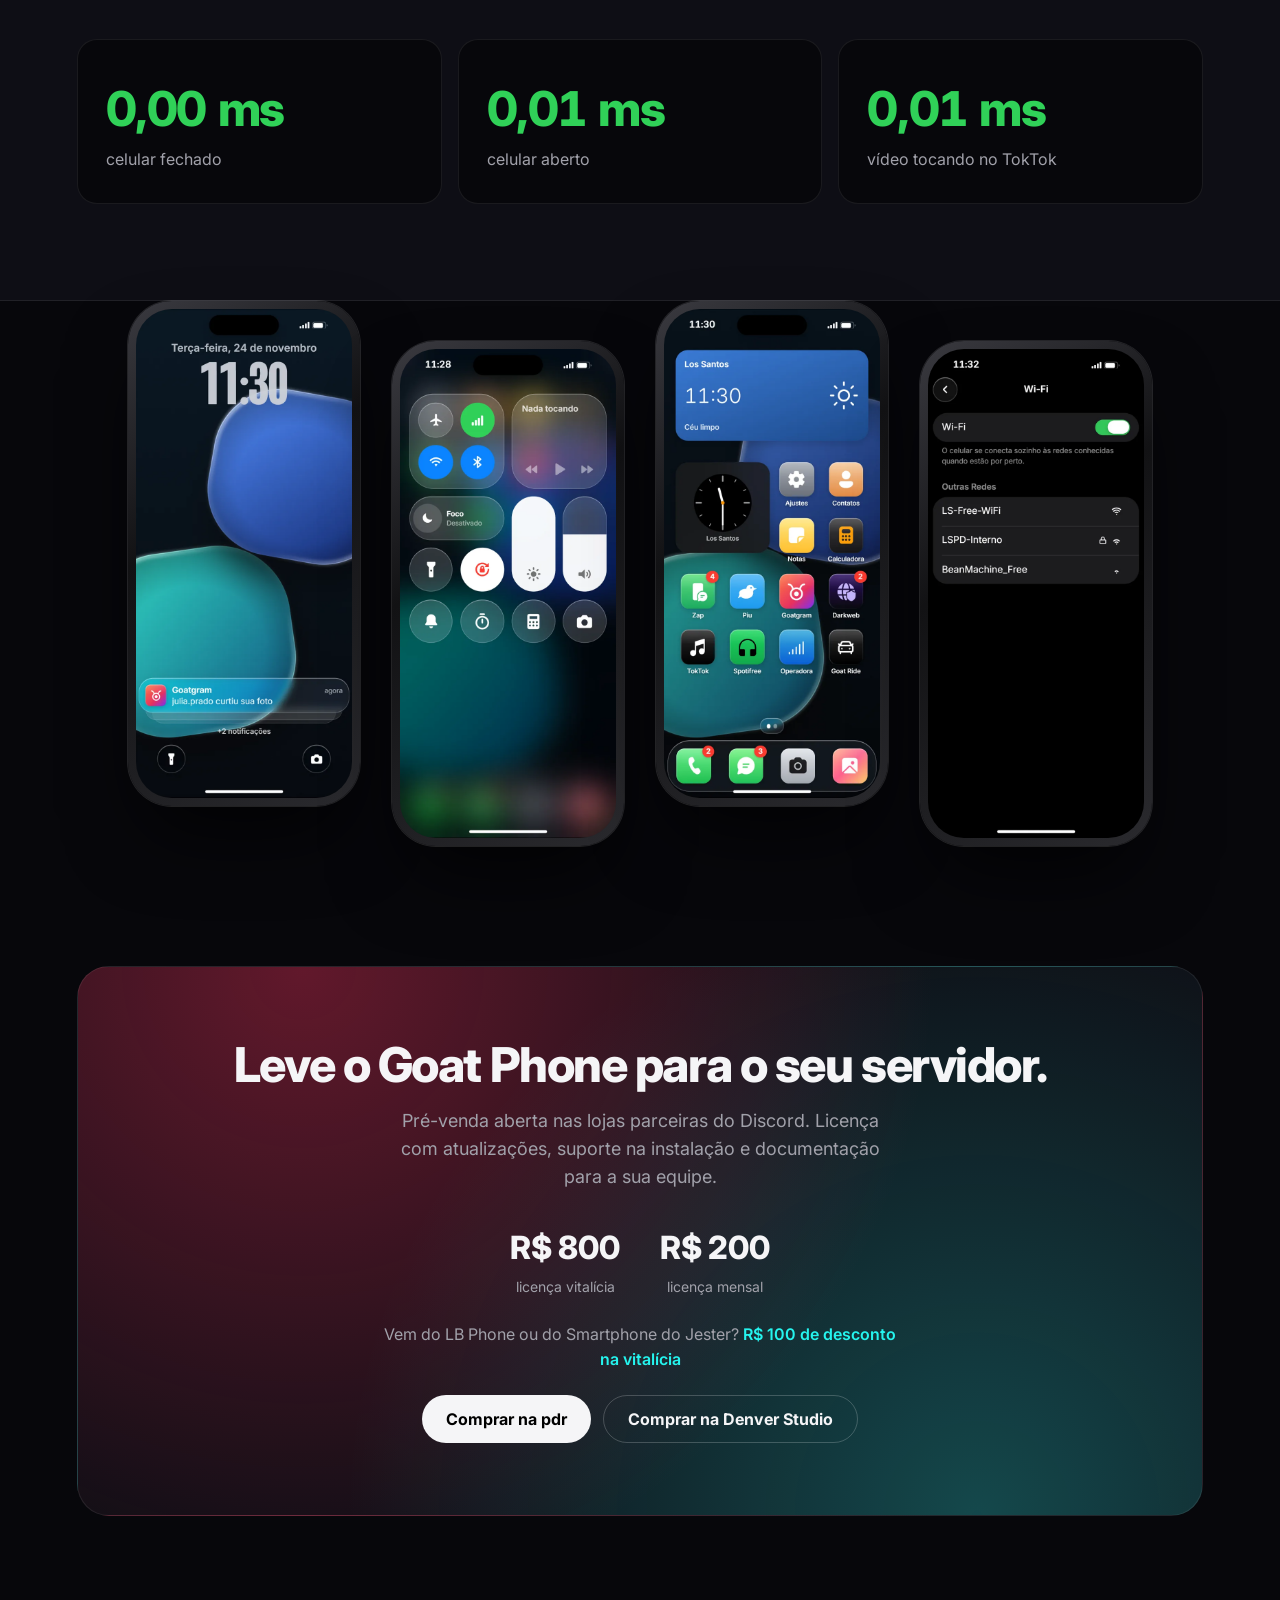
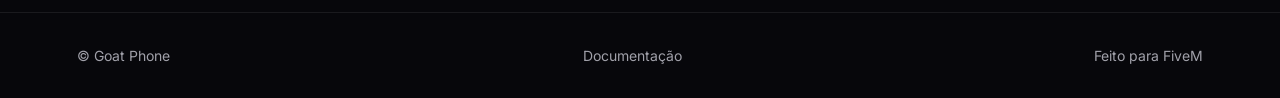
==== commit c4b6c2bd: "docs: destacado o Spotifree no carro e como caixa de som" ====
--- a/index.html
+++ b/index.html
@@ -30,6 +30,7 @@
       </a>
       <nav class="topnav">
         <a href="#apps">Apps</a>
+        <a href="#spotifree">Spotifree</a>
         <a href="#sdk">Apps próprios</a>
         <a href="#frameworks">Frameworks</a>
         <a href="#recursos">Recursos</a>
@@ -127,7 +128,7 @@
             <div class="phone phone-card"><img src="assets/tela-spotifree.webp" alt="Início do Spotifree" /></div>
             <div class="showcase-copy">
               <h3>Spotifree</h3>
-              <p>Músicas, playlists e mixes que tocam dentro do jogo, com controle na tela de bloqueio.</p>
+              <p>Música do YouTube no celular, no som do carro ou numa caixa de som na mão, sem script de som à parte.</p>
             </div>
           </article>
           <article class="showcase-item">
@@ -188,6 +189,38 @@
             <figcaption><strong>Modo motorista</strong>Ofertas por perto, taxa de cancelamento, avaliação com gorjeta, histórico e ganhos.</figcaption>
           </figure>
         </div>
+      </section>
+
+      <section class="section section-alt" id="spotifree">
+        <div class="section-head">
+          <p class="eyebrow">Spotifree</p>
+          <h2>O som do servidor já vem no celular.</h2>
+          <p>
+            Música no celular, no som do carro e numa caixa de som na mão, tocando para quem está
+            perto. Tudo que hoje se compra à parte em scripts de som vem junto com o Goat Phone,
+            sem servidor de música para manter.
+          </p>
+        </div>
+        <div class="ride-grid">
+          <figure>
+            <div class="phone phone-card"><img src="assets/tela-spotifree.webp" alt="Início do Spotifree com mixes e mini player" /></div>
+            <figcaption><strong>Qualquer música</strong>Busca no YouTube e no Audius, curtidas, playlists, mixes do jogador e tela inicial que se renova sozinha.</figcaption>
+          </figure>
+          <figure>
+            <div class="phone phone-card"><img src="assets/tela-spotifree-carro.webp" alt="Spotifree conectado ao som do carro" /></div>
+            <figcaption><strong>Som do carro</strong>Conecta no veículo e todos que estão dentro ouvem. Quem está fora escuta baixo, e mais baixo ainda com o carro fechado.</figcaption>
+          </figure>
+          <figure>
+            <div class="phone phone-card"><img src="assets/tela-spotifree-dispositivos.webp" alt="Escolha entre celular, carro e caixa de som" /></div>
+            <figcaption><strong>Caixa de som</strong>Um rádio aparece na mão do personagem e a música toca em volta dele, com o volume caindo pela distância.</figcaption>
+          </figure>
+        </div>
+        <ul class="replace-list">
+          <li><strong>Sem script de som à parte</strong>Dispensa os scripts pagos de som automotivo, caixa de som e player de música.</li>
+          <li><strong>Sem servidor de música</strong>O áudio sai do jogo de cada jogador. Nada de VPS, cookies ou yt-dlp para manter.</li>
+          <li><strong>Sincronizado para todos</strong>Todo mundo por perto ouve a mesma música, no mesmo ponto, com pausa e troca de faixa acompanhadas.</li>
+          <li><strong>Configurável</strong>Fontes de música, alcance do som, item exigido para a caixa e classes de veículo bloqueadas no <code>config.lua</code>.</li>
+        </ul>
       </section>
 
       <section class="section" id="sdk">
--- a/styles.css
+++ b/styles.css
@@ -1000,3 +1000,35 @@
     margin-right: 0.35rem;
   }
 }
+
+.replace-list {
+  display: grid;
+  grid-template-columns: repeat(2, minmax(0, 1fr));
+  gap: 1rem;
+  max-width: 64rem;
+  margin: 3rem auto 0;
+  padding: 0;
+  list-style: none;
+}
+
+.replace-list li {
+  padding: 1.25rem 1.375rem;
+  border: 1px solid rgb(255 255 255 / 0.08);
+  border-radius: 1rem;
+  background: rgb(255 255 255 / 0.03);
+  color: var(--muted, #a1a1aa);
+  line-height: 1.5;
+}
+
+.replace-list strong {
+  display: block;
+  margin-bottom: 0.25rem;
+  color: #fff;
+  font-size: 1.0625rem;
+}
+
+@media (max-width: 720px) {
+  .replace-list {
+    grid-template-columns: 1fr;
+  }
+}
